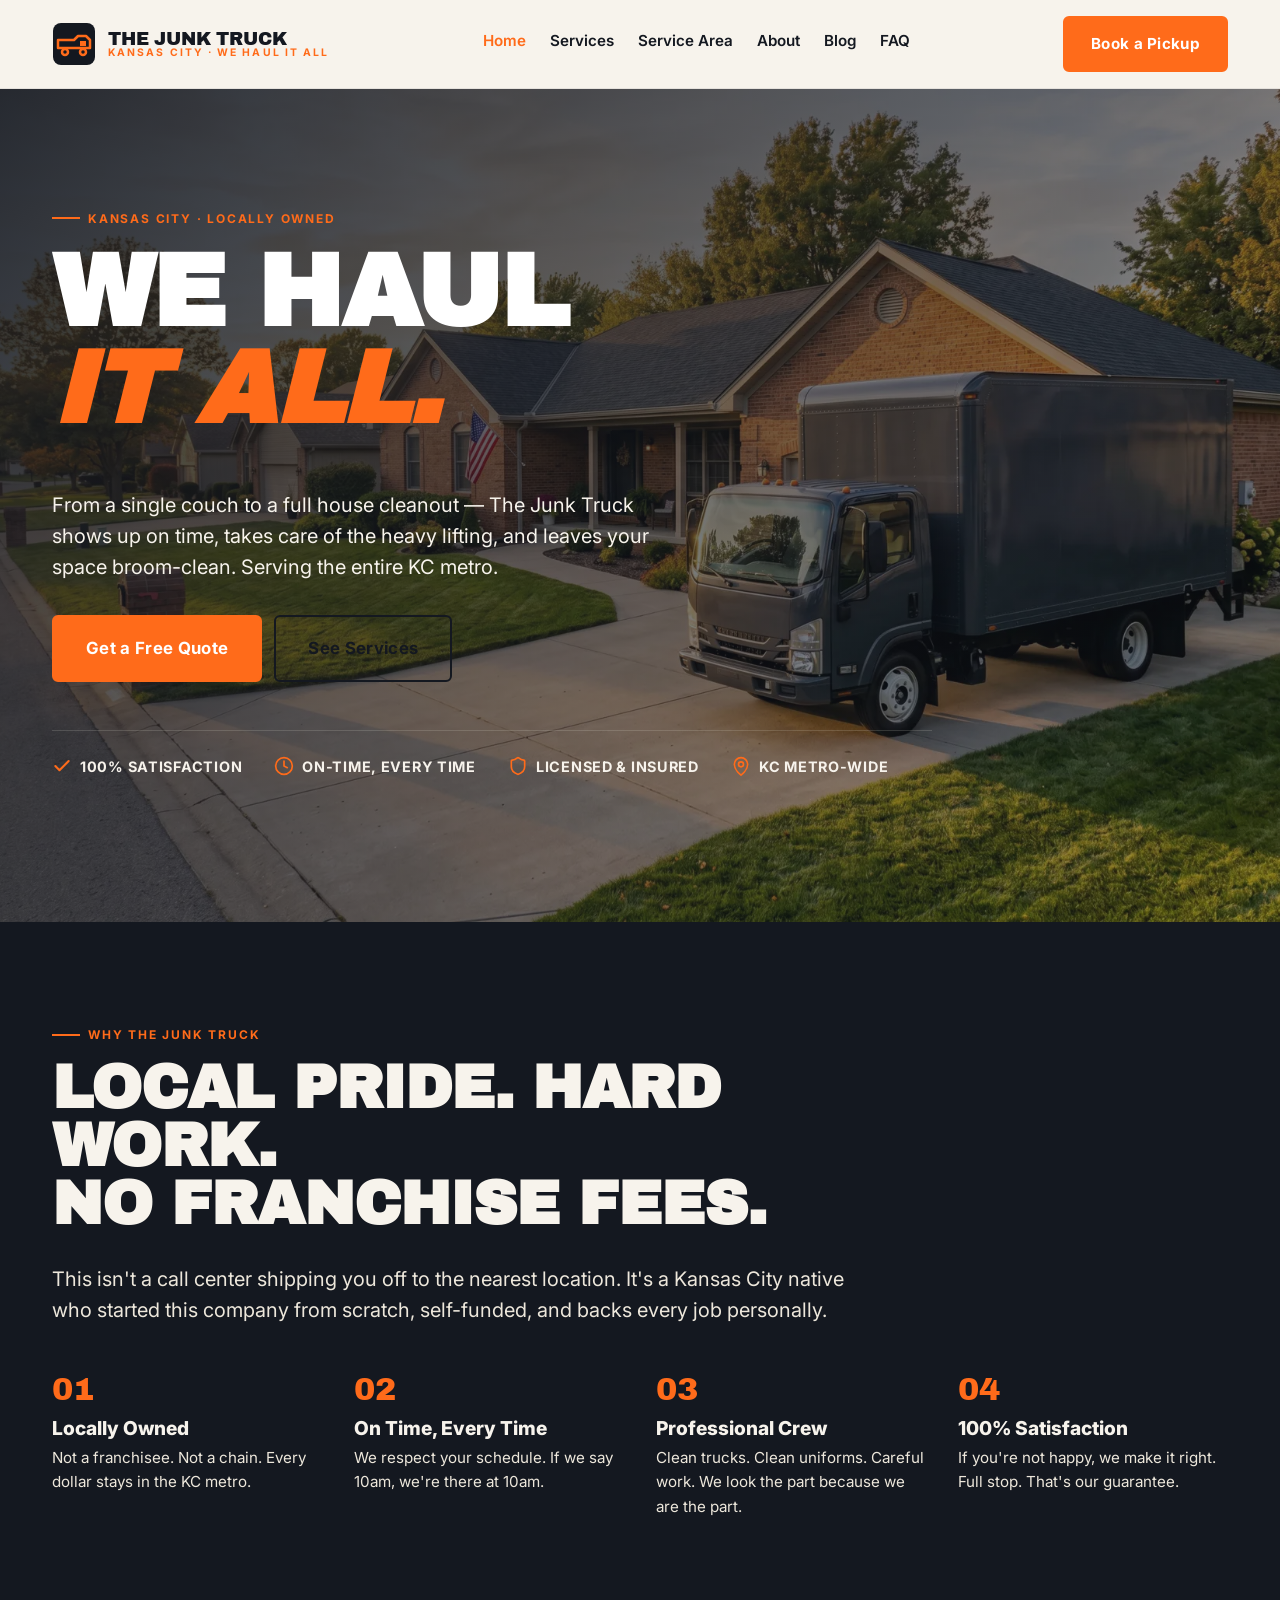
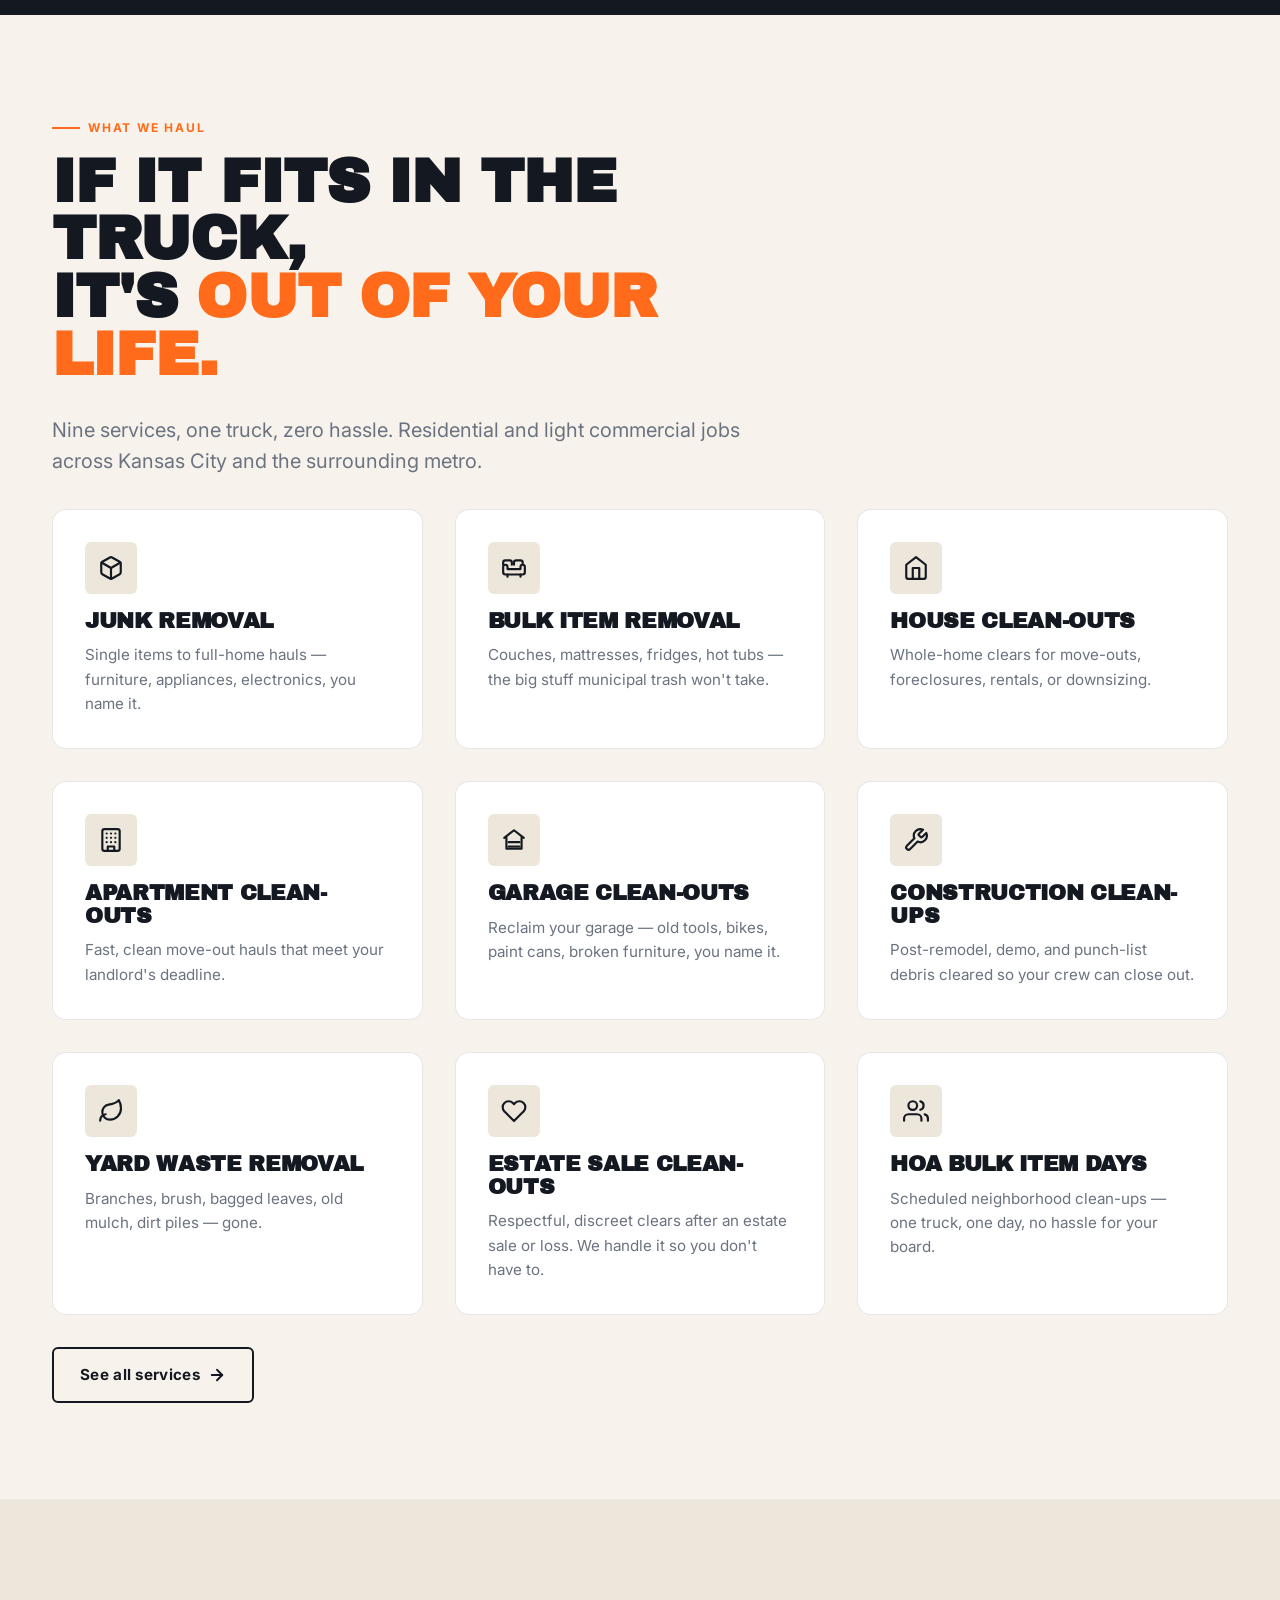
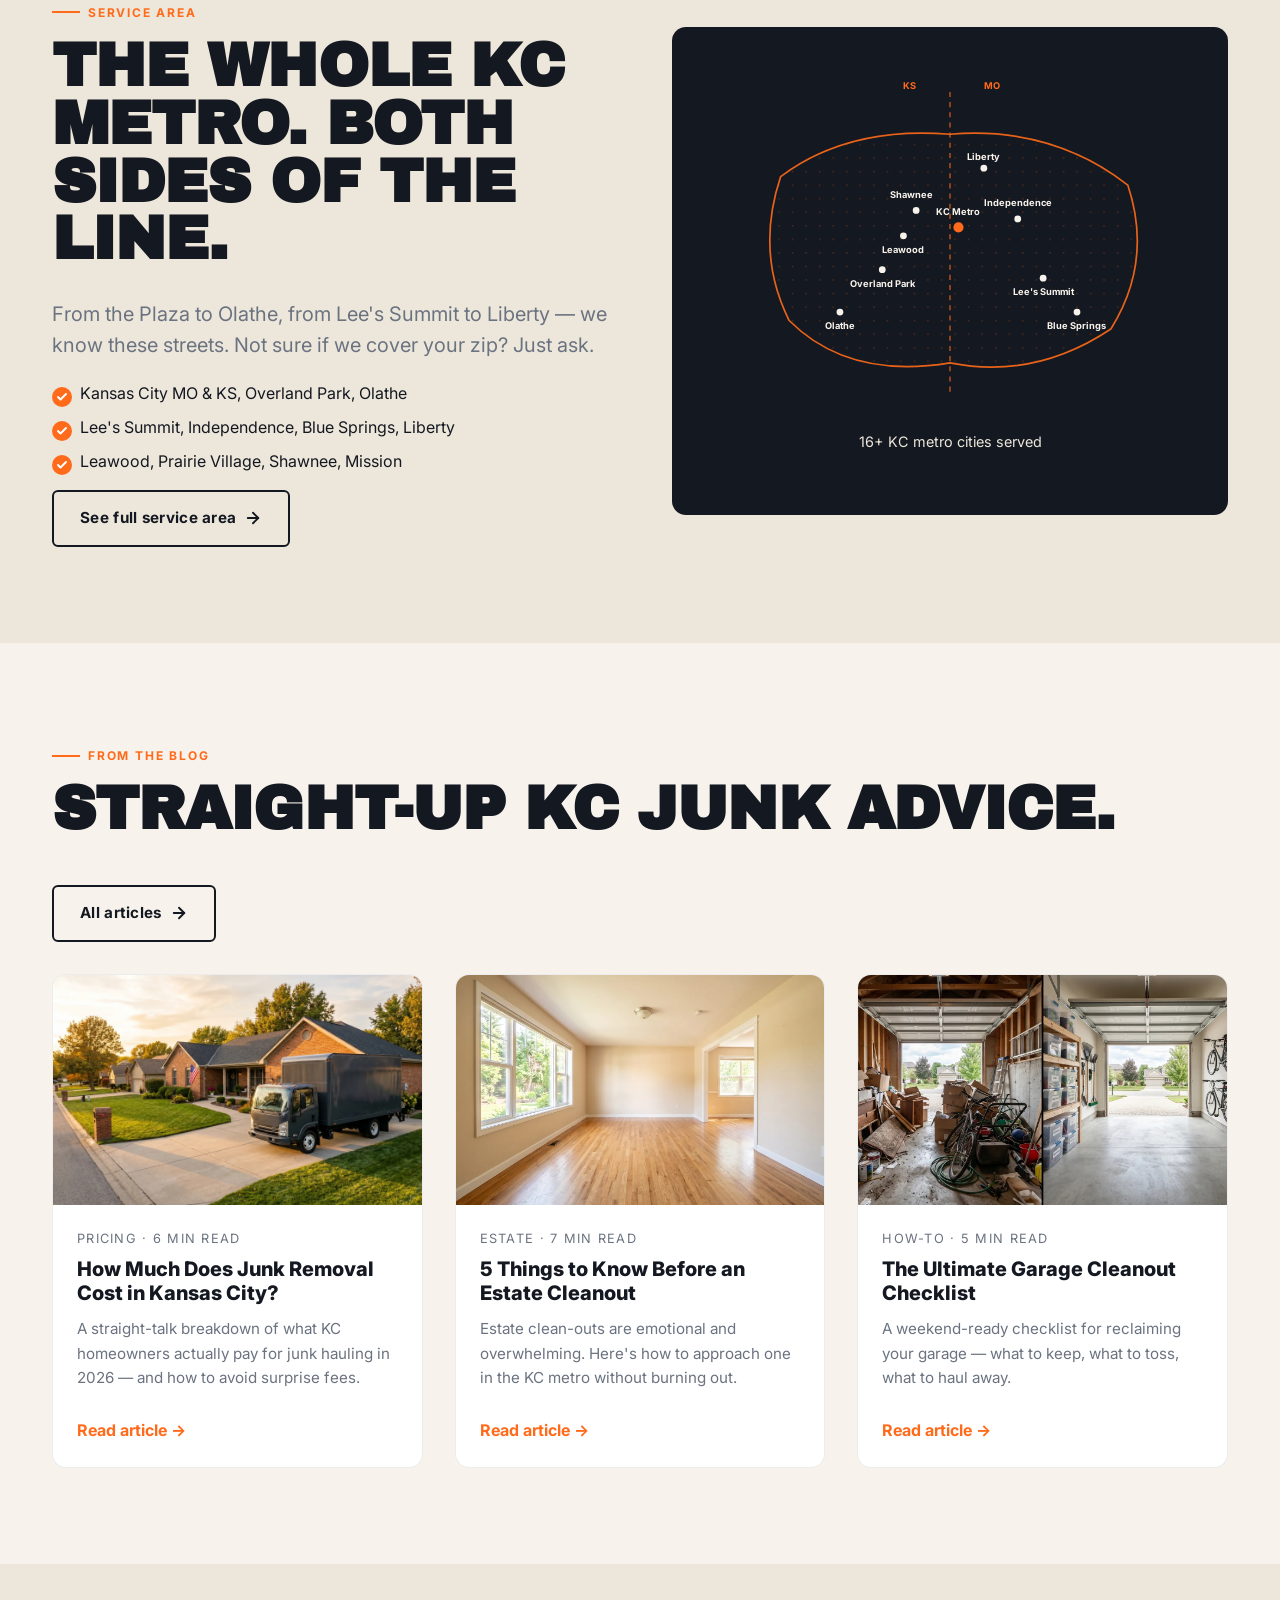
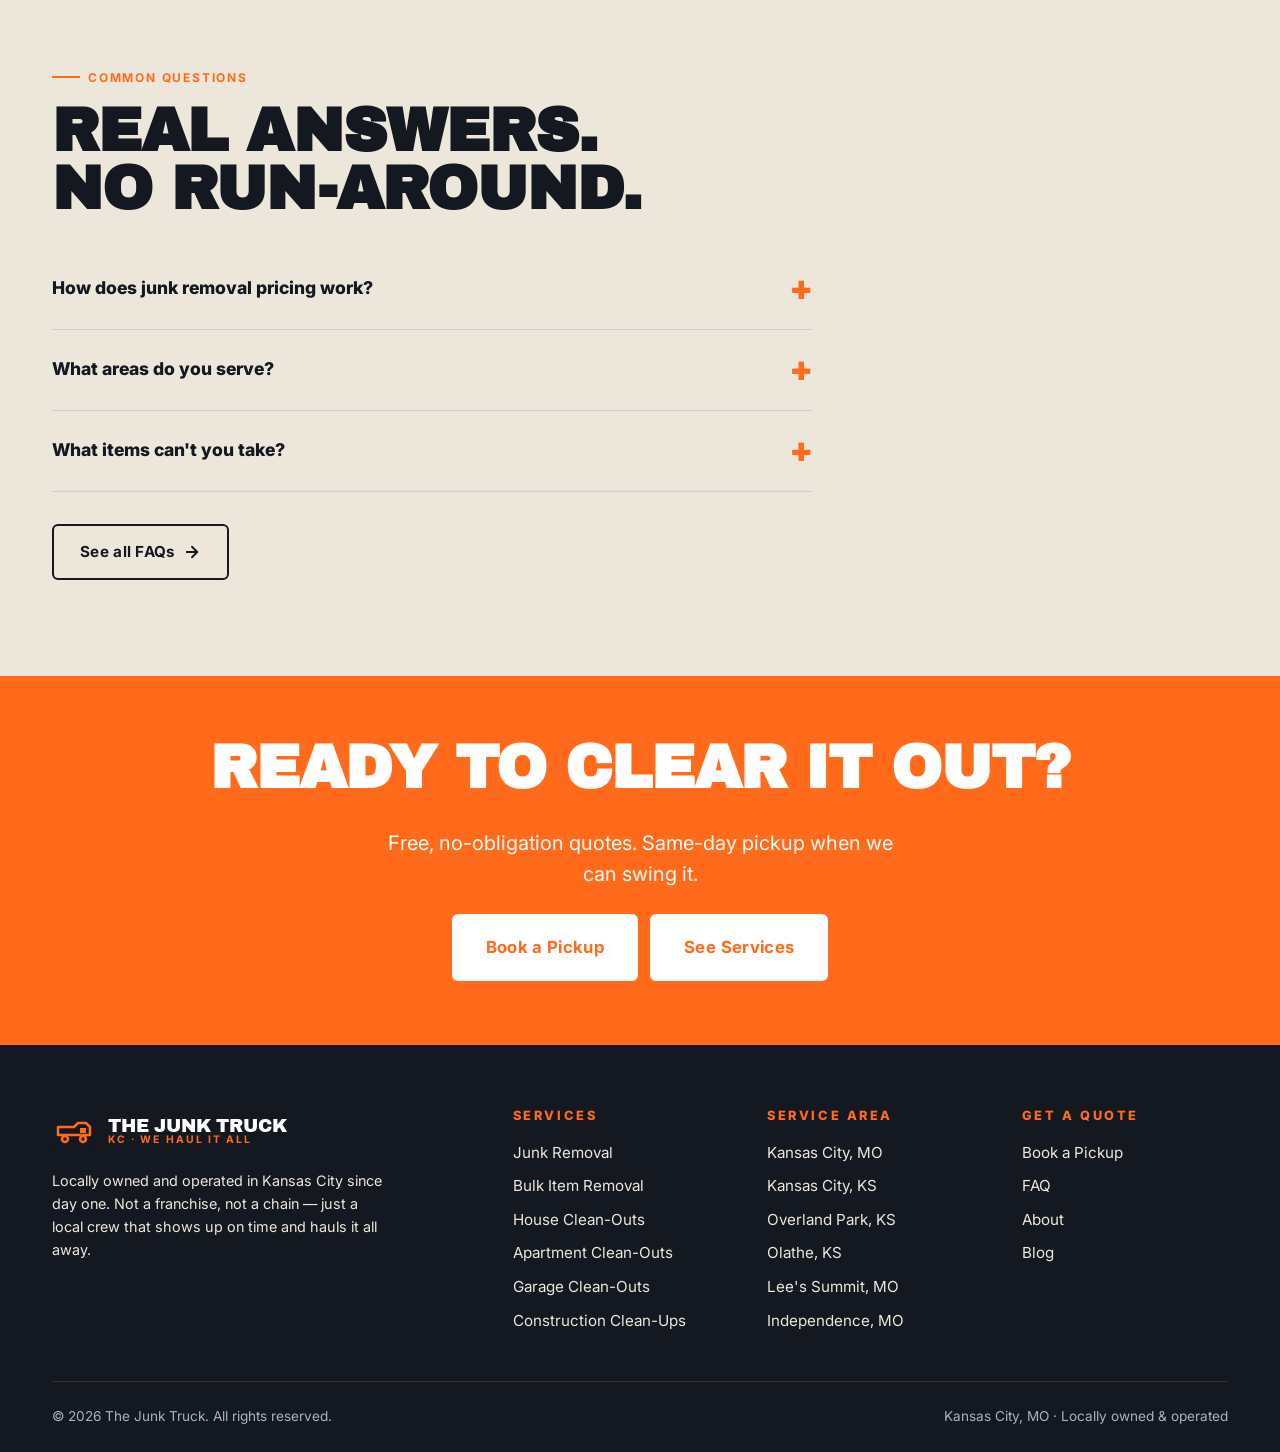
==== index.html @ 3a97ee3a "Initial commit — The Junk Truck KC site (7 pages + blog)" ====
<!DOCTYPE html>
<html lang="en">
<head>
  <meta charset="UTF-8">
  <meta name="viewport" content="width=device-width, initial-scale=1.0">
  <title>Kansas City Junk Removal — We Haul It All | The Junk Truck</title>
  <meta name="description" content="Locally owned junk removal serving Kansas City, Overland Park, Olathe, Lee's Summit and the entire KC metro. We show up on time, haul it all, and back it with a 100% satisfaction guarantee.">
  <link rel="canonical" href="https://kinggavint.github.io/junk-truck-proof/index.html">

  <!-- Open Graph -->
  <meta property="og:title" content="Kansas City Junk Removal — We Haul It All | The Junk Truck">
  <meta property="og:description" content="Locally owned junk removal serving Kansas City, Overland Park, Olathe, Lee's Summit and the entire KC metro. We show up on time, haul it all, and back it with a 100% satisfaction guarantee.">
  <meta property="og:type" content="website">
  <meta property="og:url" content="https://kinggavint.github.io/junk-truck-proof/index.html">
  <meta property="og:image" content="https://kinggavint.github.io/junk-truck-proof/assets/images/hero-truck.webp">
  <meta property="og:locale" content="en_US">

  <!-- Twitter -->
  <meta name="twitter:card" content="summary_large_image">
  <meta name="twitter:title" content="Kansas City Junk Removal — We Haul It All | The Junk Truck">
  <meta name="twitter:description" content="Locally owned junk removal serving Kansas City, Overland Park, Olathe, Lee's Summit and the entire KC metro. We show up on time, haul it all, and back it with a 100% satisfaction guarantee.">

  <!-- Fonts -->
  <link rel="preconnect" href="https://fonts.googleapis.com">
  <link rel="preconnect" href="https://fonts.gstatic.com" crossorigin>
  <link href="https://fonts.googleapis.com/css2?family=Archivo+Black&family=Inter:wght@400;500;600;700;800&family=JetBrains+Mono:wght@400;600&display=swap" rel="stylesheet">

  <!-- Styles -->
  <link rel="stylesheet" href="css/styles.css">

  <!-- Favicon -->
  <link rel="icon" type="image/svg+xml" href="data:image/svg+xml,%3Csvg xmlns='http://www.w3.org/2000/svg' viewBox='0 0 44 44'%3E%3Crect x='1' y='1' width='42' height='42' rx='8' fill='%23141820'/%3E%3Cpath d='M6 26 L6 18 L22 18 L26 14 L34 14 L38 18 L38 26 Z' fill='none' stroke='%23ff6b1a' stroke-width='2.5' stroke-linejoin='round'/%3E%3Ccircle cx='13' cy='30' r='3' fill='none' stroke='%23ff6b1a' stroke-width='2.5'/%3E%3Ccircle cx='31' cy='30' r='3' fill='none' stroke='%23ff6b1a' stroke-width='2.5'/%3E%3Crect x='28' y='19' width='6' height='5' fill='%23ff6b1a'/%3E%3C/svg%3E">
  <meta name="theme-color" content="#141820">

  
<script type="application/ld+json">
{
  "@context": "https://schema.org",
  "@type": "LocalBusiness",
  "@id": "https://kinggavint.github.io/junk-truck-proof#business",
  "name": "The Junk Truck",
  "description": "Locally owned junk removal and hauling company serving the Kansas City metro.",
  "url": "https://kinggavint.github.io/junk-truck-proof",
  "telephone": "",
  "priceRange": "$$",
  "image": "https://kinggavint.github.io/junk-truck-proof/assets/images/hero-truck.webp",
  "address": {
    "@type": "PostalAddress",
    "addressLocality": "Kansas City",
    "addressRegion": "MO",
    "addressCountry": "US"
  },
  "areaServed": [
    {"@type": "City", "name": "Kansas City, MO"},
    {"@type": "City", "name": "Kansas City, KS"},
    {"@type": "City", "name": "Overland Park, KS"},
    {"@type": "City", "name": "Olathe, KS"},
    {"@type": "City", "name": "Lee's Summit, MO"},
    {"@type": "City", "name": "Independence, MO"},
    {"@type": "City", "name": "Shawnee, KS"},
    {"@type": "City", "name": "Blue Springs, MO"},
    {"@type": "City", "name": "Liberty, MO"},
    {"@type": "City", "name": "Leawood, KS"},
    {"@type": "City", "name": "Prairie Village, KS"}
  ],
  "geo": {
    "@type": "GeoCoordinates",
    "latitude": 39.0997,
    "longitude": -94.5786
  },
  "hasOfferCatalog": {
    "@type": "OfferCatalog",
    "name": "Junk Removal Services",
    "itemListElement": [
      {"@type": "Offer", "itemOffered": {"@type": "Service", "name": "Residential Junk Removal"}},
      {"@type": "Offer", "itemOffered": {"@type": "Service", "name": "Bulk Item Removal"}},
      {"@type": "Offer", "itemOffered": {"@type": "Service", "name": "House Clean-Outs"}},
      {"@type": "Offer", "itemOffered": {"@type": "Service", "name": "Estate Sale Clean-Outs"}}
    ]
  }
}
</script>
</head>
<body>
<a href="#main" class="skip-link">Skip to main content</a>
<header class="site-header">
  <div class="container">
    <div class="nav">
      <a href="index.html" class="brand" aria-label="The Junk Truck home">
        <svg viewBox="0 0 44 44" aria-label="The Junk Truck" role="img" xmlns="http://www.w3.org/2000/svg">
  <rect x="1" y="1" width="42" height="42" rx="8" fill="#141820"/>
  <path d="M6 26 L6 18 L22 18 L26 14 L34 14 L38 18 L38 26 Z" fill="none" stroke="#ff6b1a" stroke-width="2.5" stroke-linejoin="round"/>
  <circle cx="13" cy="30" r="3" fill="none" stroke="#ff6b1a" stroke-width="2.5"/>
  <circle cx="31" cy="30" r="3" fill="none" stroke="#ff6b1a" stroke-width="2.5"/>
  <rect x="28" y="19" width="6" height="5" fill="#ff6b1a"/>
</svg>
        <span class="brand-text">The Junk Truck<small>Kansas City · We Haul It All</small></span>
      </a>
      <nav aria-label="Primary">
        <ul class="nav-links">
          <li><a href="index.html" class="active">Home</a></li>
<li><a href="services.html" class="">Services</a></li>
<li><a href="locations.html" class="">Service Area</a></li>
<li><a href="about.html" class="">About</a></li>
<li><a href="blog.html" class="">Blog</a></li>
<li><a href="faq.html" class="">FAQ</a></li>

        </ul>
      </nav>
      <div class="nav-cta">
        <a href="book.html" class="btn btn-primary">Book a Pickup</a>
      </div>
      <button class="nav-toggle" aria-expanded="false" aria-controls="mobile-menu" aria-label="Toggle menu">
        <span></span><span></span><span></span>
      </button>
    </div>
  </div>
  <div id="mobile-menu" class="mobile-menu" role="navigation" aria-label="Mobile">
    <ul>
      <li><a href="index.html">Home</a></li>
<li><a href="services.html">Services</a></li>
<li><a href="locations.html">Service Area</a></li>
<li><a href="about.html">About</a></li>
<li><a href="blog.html">Blog</a></li>
<li><a href="faq.html">FAQ</a></li>

      <li><a href="book.html" class="btn btn-primary">Book a Pickup</a></li>
    </ul>
  </div>
</header>

<main id="main">

<!-- HERO -->
<section class="hero" aria-labelledby="hero-heading">
  <div class="container">
    <div class="hero-inner">
      <span class="eyebrow">Kansas City · Locally Owned</span>
      <h1 id="hero-heading">We Haul<br><span class="accent-word">It All.</span></h1>
      <p class="lead">From a single couch to a full house cleanout — The Junk Truck shows up on time, takes care of the heavy lifting, and leaves your space broom-clean. Serving the entire KC metro.</p>
      <div class="btn-group">
        <a href="book.html" class="btn btn-primary btn-lg">Get a Free Quote</a>
        <a href="services.html" class="btn btn-outline btn-lg">See Services</a>
      </div>
      <div class="hero-meta">
        <span class="item"><svg viewBox="0 0 24 24" fill="none" stroke="currentColor" stroke-width="2.5" stroke-linecap="round" stroke-linejoin="round"><polyline points="20 6 9 17 4 12"/></svg> 100% Satisfaction</span>
        <span class="item"><svg viewBox="0 0 24 24" fill="none" stroke="currentColor" stroke-width="2" stroke-linecap="round" stroke-linejoin="round"><circle cx="12" cy="12" r="10"/><polyline points="12 6 12 12 16 14"/></svg> On-Time, Every Time</span>
        <span class="item"><svg viewBox="0 0 24 24" fill="none" stroke="currentColor" stroke-width="2" stroke-linecap="round" stroke-linejoin="round"><path d="M20 13c0 5-3.5 7.5-7.66 8.95a1 1 0 0 1-.67 0C7.5 20.5 4 18 4 13V6a1 1 0 0 1 1-1c2 0 4.5-1.2 6.24-2.72a1.17 1.17 0 0 1 1.52 0C14.51 3.81 17 5 19 5a1 1 0 0 1 1 1Z"/></svg> Licensed &amp; Insured</span>
        <span class="item"><svg viewBox="0 0 24 24" fill="none" stroke="currentColor" stroke-width="2" stroke-linecap="round" stroke-linejoin="round"><path d="M20 10c0 7-8 13-8 13s-8-6-8-13a8 8 0 0 1 16 0Z"/><circle cx="12" cy="10" r="3"/></svg> KC Metro-Wide</span>
      </div>
    </div>
  </div>
</section>

<!-- WHY US -->
<section class="section section-dark" aria-labelledby="why-heading">
  <div class="container">
    <span class="eyebrow">Why The Junk Truck</span>
    <h2 id="why-heading" style="max-width: 18ch;">Local pride. Hard work.<br>No franchise fees.</h2>
    <p class="lead max-measure" style="color: var(--bone);">This isn't a call center shipping you off to the nearest location. It's a Kansas City native who started this company from scratch, self-funded, and backs every job personally.</p>
    <div class="feature-row" style="margin-top: var(--s-7);">
      <div class="feature">
        <span class="num">01</span>
        <h3>Locally Owned</h3>
        <p>Not a franchisee. Not a chain. Every dollar stays in the KC metro.</p>
      </div>
      <div class="feature">
        <span class="num">02</span>
        <h3>On Time, Every Time</h3>
        <p>We respect your schedule. If we say 10am, we're there at 10am.</p>
      </div>
      <div class="feature">
        <span class="num">03</span>
        <h3>Professional Crew</h3>
        <p>Clean trucks. Clean uniforms. Careful work. We look the part because we are the part.</p>
      </div>
      <div class="feature">
        <span class="num">04</span>
        <h3>100% Satisfaction</h3>
        <p>If you're not happy, we make it right. Full stop. That's our guarantee.</p>
      </div>
    </div>
  </div>
</section>

<!-- SERVICES -->
<section class="section" aria-labelledby="services-heading">
  <div class="container">
    <div style="max-width: 720px; margin-bottom: var(--s-6);">
      <span class="eyebrow">What We Haul</span>
      <h2 id="services-heading">If it fits in the truck,<br>it's <span class="accent">out of your life.</span></h2>
      <p class="lead text-muted">Nine services, one truck, zero hassle. Residential and light commercial jobs across Kansas City and the surrounding metro.</p>
    </div>
    <div class="grid grid-3">
      <a href="services.html#junk-removal" class="service-card">
          <span class="service-icon"><svg viewBox="0 0 24 24" fill="none" stroke="currentColor" stroke-width="2" stroke-linecap="round" stroke-linejoin="round"><path d="M21 8a2 2 0 0 0-1-1.73l-7-4a2 2 0 0 0-2 0l-7 4A2 2 0 0 0 3 8v8a2 2 0 0 0 1 1.73l7 4a2 2 0 0 0 2 0l7-4A2 2 0 0 0 21 16Z"/><polyline points="3.27 6.96 12 12.01 20.73 6.96"/><line x1="12" y1="22.08" x2="12" y2="12"/></svg></span>
          <span class="arrow"><svg viewBox="0 0 24 24" fill="none" stroke="currentColor" stroke-width="2.5" stroke-linecap="round" stroke-linejoin="round"><line x1="5" y1="12" x2="19" y2="12"/><polyline points="12 5 19 12 12 19"/></svg></span>
          <h3>Junk Removal</h3>
          <p>Single items to full-home hauls — furniture, appliances, electronics, you name it.</p>
        </a>
<a href="services.html#bulk-item-removal" class="service-card">
          <span class="service-icon"><svg viewBox="0 0 24 24" fill="none" stroke="currentColor" stroke-width="2" stroke-linecap="round" stroke-linejoin="round"><path d="M20 9V7a2 2 0 0 0-2-2h-4a2 2 0 0 0-2 2v2"/><path d="M10 9V7a2 2 0 0 0-2-2H4a2 2 0 0 0-2 2v2"/><path d="M2 11v5a2 2 0 0 0 2 2h16a2 2 0 0 0 2-2v-5a2 2 0 0 0-4 0v2H6v-2a2 2 0 0 0-4 0Z"/><line x1="6" y1="18" x2="6" y2="20"/><line x1="18" y1="18" x2="18" y2="20"/></svg></span>
          <span class="arrow"><svg viewBox="0 0 24 24" fill="none" stroke="currentColor" stroke-width="2.5" stroke-linecap="round" stroke-linejoin="round"><line x1="5" y1="12" x2="19" y2="12"/><polyline points="12 5 19 12 12 19"/></svg></span>
          <h3>Bulk Item Removal</h3>
          <p>Couches, mattresses, fridges, hot tubs — the big stuff municipal trash won't take.</p>
        </a>
<a href="services.html#house-clean-outs" class="service-card">
          <span class="service-icon"><svg viewBox="0 0 24 24" fill="none" stroke="currentColor" stroke-width="2" stroke-linecap="round" stroke-linejoin="round"><path d="m3 9 9-7 9 7v11a2 2 0 0 1-2 2H5a2 2 0 0 1-2-2Z"/><polyline points="9 22 9 12 15 12 15 22"/></svg></span>
          <span class="arrow"><svg viewBox="0 0 24 24" fill="none" stroke="currentColor" stroke-width="2.5" stroke-linecap="round" stroke-linejoin="round"><line x1="5" y1="12" x2="19" y2="12"/><polyline points="12 5 19 12 12 19"/></svg></span>
          <h3>House Clean-Outs</h3>
          <p>Whole-home clears for move-outs, foreclosures, rentals, or downsizing.</p>
        </a>
<a href="services.html#apartment-clean-outs" class="service-card">
          <span class="service-icon"><svg viewBox="0 0 24 24" fill="none" stroke="currentColor" stroke-width="2" stroke-linecap="round" stroke-linejoin="round"><rect x="4" y="2" width="16" height="20" rx="2"/><path d="M9 22v-4h6v4"/><path d="M8 6h.01"/><path d="M16 6h.01"/><path d="M12 6h.01"/><path d="M8 10h.01"/><path d="M16 10h.01"/><path d="M12 10h.01"/><path d="M8 14h.01"/><path d="M16 14h.01"/><path d="M12 14h.01"/></svg></span>
          <span class="arrow"><svg viewBox="0 0 24 24" fill="none" stroke="currentColor" stroke-width="2.5" stroke-linecap="round" stroke-linejoin="round"><line x1="5" y1="12" x2="19" y2="12"/><polyline points="12 5 19 12 12 19"/></svg></span>
          <h3>Apartment Clean-Outs</h3>
          <p>Fast, clean move-out hauls that meet your landlord's deadline.</p>
        </a>
<a href="services.html#garage-clean-outs" class="service-card">
          <span class="service-icon"><svg viewBox="0 0 24 24" fill="none" stroke="currentColor" stroke-width="2" stroke-linecap="round" stroke-linejoin="round"><path d="M3 10 12 3l9 7"/><path d="M5 10v10h14V10"/><path d="M7 14h10"/><path d="M7 18h10"/></svg></span>
          <span class="arrow"><svg viewBox="0 0 24 24" fill="none" stroke="currentColor" stroke-width="2.5" stroke-linecap="round" stroke-linejoin="round"><line x1="5" y1="12" x2="19" y2="12"/><polyline points="12 5 19 12 12 19"/></svg></span>
          <h3>Garage Clean-Outs</h3>
          <p>Reclaim your garage — old tools, bikes, paint cans, broken furniture, you name it.</p>
        </a>
<a href="services.html#construction-clean-ups" class="service-card">
          <span class="service-icon"><svg viewBox="0 0 24 24" fill="none" stroke="currentColor" stroke-width="2" stroke-linecap="round" stroke-linejoin="round"><path d="M14.7 6.3a1 1 0 0 0 0 1.4l1.6 1.6a1 1 0 0 0 1.4 0l3.77-3.77a6 6 0 0 1-7.94 7.94l-6.91 6.91a2.12 2.12 0 0 1-3-3l6.91-6.91a6 6 0 0 1 7.94-7.94l-3.76 3.76Z"/></svg></span>
          <span class="arrow"><svg viewBox="0 0 24 24" fill="none" stroke="currentColor" stroke-width="2.5" stroke-linecap="round" stroke-linejoin="round"><line x1="5" y1="12" x2="19" y2="12"/><polyline points="12 5 19 12 12 19"/></svg></span>
          <h3>Construction Clean-Ups</h3>
          <p>Post-remodel, demo, and punch-list debris cleared so your crew can close out.</p>
        </a>
<a href="services.html#yard-waste-removal" class="service-card">
          <span class="service-icon"><svg viewBox="0 0 24 24" fill="none" stroke="currentColor" stroke-width="2" stroke-linecap="round" stroke-linejoin="round"><path d="M11 20A7 7 0 0 1 9.8 6.1C15.5 5 17 4.48 19.2 2c1 1.5 2 5 2 8 0 5.5-4.78 10-10 10Z"/><path d="M2 21c0-3 1.85-5.36 5.08-6"/></svg></span>
          <span class="arrow"><svg viewBox="0 0 24 24" fill="none" stroke="currentColor" stroke-width="2.5" stroke-linecap="round" stroke-linejoin="round"><line x1="5" y1="12" x2="19" y2="12"/><polyline points="12 5 19 12 12 19"/></svg></span>
          <h3>Yard Waste Removal</h3>
          <p>Branches, brush, bagged leaves, old mulch, dirt piles — gone.</p>
        </a>
<a href="services.html#estate-sale-clean-outs" class="service-card">
          <span class="service-icon"><svg viewBox="0 0 24 24" fill="none" stroke="currentColor" stroke-width="2" stroke-linecap="round" stroke-linejoin="round"><path d="M20.84 4.61a5.5 5.5 0 0 0-7.78 0L12 5.67l-1.06-1.06a5.5 5.5 0 0 0-7.78 7.78l1.06 1.06L12 21.23l7.78-7.78 1.06-1.06a5.5 5.5 0 0 0 0-7.78Z"/></svg></span>
          <span class="arrow"><svg viewBox="0 0 24 24" fill="none" stroke="currentColor" stroke-width="2.5" stroke-linecap="round" stroke-linejoin="round"><line x1="5" y1="12" x2="19" y2="12"/><polyline points="12 5 19 12 12 19"/></svg></span>
          <h3>Estate Sale Clean-Outs</h3>
          <p>Respectful, discreet clears after an estate sale or loss. We handle it so you don't have to.</p>
        </a>
<a href="services.html#hoa-bulk-item-days" class="service-card">
          <span class="service-icon"><svg viewBox="0 0 24 24" fill="none" stroke="currentColor" stroke-width="2" stroke-linecap="round" stroke-linejoin="round"><path d="M17 21v-2a4 4 0 0 0-4-4H5a4 4 0 0 0-4 4v2"/><circle cx="9" cy="7" r="4"/><path d="M23 21v-2a4 4 0 0 0-3-3.87"/><path d="M16 3.13a4 4 0 0 1 0 7.75"/></svg></span>
          <span class="arrow"><svg viewBox="0 0 24 24" fill="none" stroke="currentColor" stroke-width="2.5" stroke-linecap="round" stroke-linejoin="round"><line x1="5" y1="12" x2="19" y2="12"/><polyline points="12 5 19 12 12 19"/></svg></span>
          <h3>HOA Bulk Item Days</h3>
          <p>Scheduled neighborhood clean-ups — one truck, one day, no hassle for your board.</p>
        </a>

    </div>
    <div style="margin-top: var(--s-6);">
      <a href="services.html" class="btn btn-outline">See all services <svg viewBox="0 0 24 24" fill="none" stroke="currentColor" stroke-width="2.5" stroke-linecap="round" stroke-linejoin="round"><line x1="5" y1="12" x2="19" y2="12"/><polyline points="12 5 19 12 12 19"/></svg></a>
    </div>
  </div>
</section>

<!-- SERVICE AREA TEASER -->
<section class="section" style="background: var(--bone);" aria-labelledby="area-heading">
  <div class="container">
    <div class="split">
      <div>
        <span class="eyebrow">Service Area</span>
        <h2 id="area-heading">The whole KC metro. Both sides of the line.</h2>
        <p class="lead text-muted">From the Plaza to Olathe, from Lee's Summit to Liberty — we know these streets. Not sure if we cover your zip? Just ask.</p>
        <ul class="check-list" style="list-style:none; padding:0;">
          <li style="padding-left: 28px; position: relative; margin-bottom: var(--s-2);">Kansas City MO &amp; KS, Overland Park, Olathe</li>
          <li style="padding-left: 28px; position: relative; margin-bottom: var(--s-2);">Lee's Summit, Independence, Blue Springs, Liberty</li>
          <li style="padding-left: 28px; position: relative; margin-bottom: var(--s-2);">Leawood, Prairie Village, Shawnee, Mission</li>
        </ul>
        <a href="locations.html" class="btn btn-outline">See full service area <svg viewBox="0 0 24 24" fill="none" stroke="currentColor" stroke-width="2.5" stroke-linecap="round" stroke-linejoin="round"><line x1="5" y1="12" x2="19" y2="12"/><polyline points="12 5 19 12 12 19"/></svg></a>
      </div>
      <div class="service-area-map">
        <svg viewBox="0 0 600 400" aria-label="Kansas City metro service area" role="img" xmlns="http://www.w3.org/2000/svg" style="max-width:520px;">
  <defs>
    <pattern id="dots" patternUnits="userSpaceOnUse" width="16" height="16">
      <circle cx="2" cy="2" r="1" fill="#ff6b1a" opacity="0.3"/>
    </pattern>
  </defs>
  <!-- State line -->
  <line x1="300" y1="20" x2="300" y2="380" stroke="#ff6b1a" stroke-width="2" stroke-dasharray="6 6" opacity="0.6"/>
  <text x="260" y="16" font-family="Inter, sans-serif" font-size="11" fill="#ff6b1a" font-weight="700" text-anchor="end">KS</text>
  <text x="340" y="16" font-family="Inter, sans-serif" font-size="11" fill="#ff6b1a" font-weight="700">MO</text>
  <!-- Service area blob -->
  <path d="M 100 120 Q 180 60 300 70 Q 420 60 510 130 Q 540 220 490 300 Q 400 360 300 340 Q 180 360 110 290 Q 70 210 100 120 Z"
        fill="url(#dots)" stroke="#ff6b1a" stroke-width="2" opacity="0.9"/>
  <!-- City labels -->
  <g font-family="Inter, sans-serif" font-size="11" font-weight="700" fill="#f7f3ec" text-anchor="middle">
    <circle cx="310" cy="180" r="6" fill="#ff6b1a"/>
    <text x="310" y="165">KC Metro</text>

    <circle cx="220" cy="230" r="4" fill="#f7f3ec"/>
    <text x="220" y="250">Overland Park</text>

    <circle cx="170" cy="280" r="4" fill="#f7f3ec"/>
    <text x="170" y="300">Olathe</text>

    <circle cx="410" cy="240" r="4" fill="#f7f3ec"/>
    <text x="410" y="260">Lee's Summit</text>

    <circle cx="380" cy="170" r="4" fill="#f7f3ec"/>
    <text x="380" y="155">Independence</text>

    <circle cx="260" cy="160" r="4" fill="#f7f3ec"/>
    <text x="255" y="145">Shawnee</text>

    <circle cx="340" cy="110" r="4" fill="#f7f3ec"/>
    <text x="340" y="100">Liberty</text>

    <circle cx="245" cy="190" r="4" fill="#f7f3ec"/>
    <text x="245" y="210">Leawood</text>

    <circle cx="450" cy="280" r="4" fill="#f7f3ec"/>
    <text x="450" y="300">Blue Springs</text>
  </g>
</svg>
        <p style="margin-top: var(--s-4); color: var(--bone); font-size: 0.9rem;">16+ KC metro cities served</p>
      </div>
    </div>
  </div>
</section>

<!-- BLOG TEASER -->
<section class="section" aria-labelledby="blog-teaser-heading">
  <div class="container">
    <div style="display:flex; justify-content:space-between; align-items:end; flex-wrap:wrap; gap: var(--s-4); margin-bottom: var(--s-6);">
      <div>
        <span class="eyebrow">From the blog</span>
        <h2 id="blog-teaser-heading">Straight-up KC junk advice.</h2>
      </div>
      <a href="blog.html" class="btn btn-outline">All articles <svg viewBox="0 0 24 24" fill="none" stroke="currentColor" stroke-width="2.5" stroke-linecap="round" stroke-linejoin="round"><line x1="5" y1="12" x2="19" y2="12"/><polyline points="12 5 19 12 12 19"/></svg></a>
    </div>
    <div class="blog-grid">
      <a href="blog/junk-removal-cost-kansas-city.html" class="post-card">
          <div class="thumb"><img src="assets/images/hero-truck.webp" alt="" loading="lazy"></div>
          <div class="body">
            <div class="meta">Pricing · 6 min read</div>
            <h3>How Much Does Junk Removal Cost in Kansas City?</h3>
            <p>A straight-talk breakdown of what KC homeowners actually pay for junk hauling in 2026 — and how to avoid surprise fees.</p>
            <span class="read-more">Read article →</span>
          </div>
        </a>
<a href="blog/estate-cleanout-checklist.html" class="post-card">
          <div class="thumb"><img src="assets/images/clean-interior.webp" alt="" loading="lazy"></div>
          <div class="body">
            <div class="meta">Estate · 7 min read</div>
            <h3>5 Things to Know Before an Estate Cleanout</h3>
            <p>Estate clean-outs are emotional and overwhelming. Here's how to approach one in the KC metro without burning out.</p>
            <span class="read-more">Read article →</span>
          </div>
        </a>
<a href="blog/garage-cleanout-checklist.html" class="post-card">
          <div class="thumb"><img src="assets/images/garage-cleanout.webp" alt="" loading="lazy"></div>
          <div class="body">
            <div class="meta">How-to · 5 min read</div>
            <h3>The Ultimate Garage Cleanout Checklist</h3>
            <p>A weekend-ready checklist for reclaiming your garage — what to keep, what to toss, what to haul away.</p>
            <span class="read-more">Read article →</span>
          </div>
        </a>

    </div>
  </div>
</section>

<!-- FAQ TEASER -->
<section class="section" style="background: var(--bone);" aria-labelledby="faq-teaser-heading">
  <div class="container">
    <div style="max-width: 760px;">
      <span class="eyebrow">Common Questions</span>
      <h2 id="faq-teaser-heading">Real answers.<br>No run-around.</h2>
      <div class="accordion">
        <details>
          <summary>How does junk removal pricing work?</summary>
          <p>We price by volume — how much space your stuff takes up in the truck. We'll take a look, give you a firm quote before we start, and that's the price. No hidden fees, no surprises. Single-item pickups (like a mattress or a couch) have a flat rate. Bigger jobs are priced by quarter, half, and full truck loads.</p>
        </details>
<details>
          <summary>What areas do you serve?</summary>
          <p>The entire Kansas City metro — both sides of the state line. That includes Kansas City MO and KS, Overland Park, Olathe, Lee's Summit, Independence, Shawnee, Blue Springs, Liberty, Leawood, Prairie Village, and every suburb in between. If you're not sure, just ask.</p>
        </details>
<details>
          <summary>What items can't you take?</summary>
          <p>A few things local regulations don't let us haul: hazardous waste, wet paint (dry it out first and we'll grab it), automotive fluids, medical waste, and asbestos. Pretty much everything else is fair game.</p>
        </details>

      </div>
      <a href="faq.html" class="btn btn-outline" style="margin-top: var(--s-6);">See all FAQs <svg viewBox="0 0 24 24" fill="none" stroke="currentColor" stroke-width="2.5" stroke-linecap="round" stroke-linejoin="round"><line x1="5" y1="12" x2="19" y2="12"/><polyline points="12 5 19 12 12 19"/></svg></a>
    </div>
  </div>
</section>

<!-- FINAL CTA -->
<section class="cta-band">
  <div class="container">
    <h2>Ready to clear it out?</h2>
    <p class="lead" style="color: #fff; margin: 0 auto var(--s-5); max-width: 540px;">Free, no-obligation quotes. Same-day pickup when we can swing it.</p>
    <div class="btn-group" style="justify-content: center;">
      <a href="book.html" class="btn btn-lg">Book a Pickup</a>
      <a href="services.html" class="btn btn-outline btn-lg">See Services</a>
    </div>
  </div>
</section>

</main>
<footer class="site-footer">
  <div class="container">
    <div class="footer-grid">
      <div class="footer-brand">
        <div class="brand">
          <svg viewBox="0 0 44 44" aria-label="The Junk Truck" role="img" xmlns="http://www.w3.org/2000/svg">
  <rect x="1" y="1" width="42" height="42" rx="8" fill="#141820"/>
  <path d="M6 26 L6 18 L22 18 L26 14 L34 14 L38 18 L38 26 Z" fill="none" stroke="#ff6b1a" stroke-width="2.5" stroke-linejoin="round"/>
  <circle cx="13" cy="30" r="3" fill="none" stroke="#ff6b1a" stroke-width="2.5"/>
  <circle cx="31" cy="30" r="3" fill="none" stroke="#ff6b1a" stroke-width="2.5"/>
  <rect x="28" y="19" width="6" height="5" fill="#ff6b1a"/>
</svg>
          <span class="brand-text">The Junk Truck<small>KC · We Haul It All</small></span>
        </div>
        <p>Locally owned and operated in Kansas City since day one. Not a franchise, not a chain — just a local crew that shows up on time and hauls it all away.</p>
      </div>
      <div>
        <h4>Services</h4>
        <ul><li><a href="services.html#junk-removal">Junk Removal</a></li>
<li><a href="services.html#bulk-item-removal">Bulk Item Removal</a></li>
<li><a href="services.html#house-clean-outs">House Clean-Outs</a></li>
<li><a href="services.html#apartment-clean-outs">Apartment Clean-Outs</a></li>
<li><a href="services.html#garage-clean-outs">Garage Clean-Outs</a></li>
<li><a href="services.html#construction-clean-ups">Construction Clean-Ups</a></li>
</ul>
      </div>
      <div>
        <h4>Service Area</h4>
        <ul><li><a href="locations.html">Kansas City, MO</a></li>
<li><a href="locations.html">Kansas City, KS</a></li>
<li><a href="locations.html">Overland Park, KS</a></li>
<li><a href="locations.html">Olathe, KS</a></li>
<li><a href="locations.html">Lee's Summit, MO</a></li>
<li><a href="locations.html">Independence, MO</a></li>
</ul>
      </div>
      <div>
        <h4>Get a Quote</h4>
        <ul>
          <li><a href="book.html">Book a Pickup</a></li>
          <li><a href="faq.html">FAQ</a></li>
          <li><a href="about.html">About</a></li>
          <li><a href="blog.html">Blog</a></li>
        </ul>
      </div>
    </div>
    <div class="copyright">
      <div>© 2026 The Junk Truck. All rights reserved.</div>
      <div>Kansas City, MO · Locally owned &amp; operated</div>
    </div>
  </div>
</footer>
<script src="js/main.js" defer></script>
</body></html>
---- css/styles.css ----
/* ============================================================
   THE JUNK TRUCK — Kansas City, MO
   Design System
   Palette: Deep Charcoal + Safety Orange + Off-white
============================================================ */

:root {
  /* Colors */
  --ink: #141820;            /* near-black charcoal */
  --ink-2: #1e242e;
  --navy: #0f1f3d;
  --cream: #f7f3ec;          /* off-white paper */
  --bone: #ede7db;
  --rule: #2a3140;
  --orange: #ff6b1a;         /* safety-orange accent */
  --orange-2: #ff8a3d;
  --orange-deep: #d14d08;
  --yellow: #ffc53a;         /* high-vis accent */
  --green: #0f7a4b;
  --muted: #6b7380;
  --muted-light: #aab2bf;

  /* Type */
  --sans: "Inter", -apple-system, BlinkMacSystemFont, "Segoe UI", Roboto, sans-serif;
  --display: "Archivo Black", "Anton", "Arial Black", system-ui, sans-serif;
  --mono: "JetBrains Mono", ui-monospace, monospace;

  /* Sizes — fluid type */
  --h1: clamp(2.5rem, 5.5vw + 1rem, 6.25rem);
  --h2: clamp(2rem, 3.5vw + 1rem, 4rem);
  --h3: clamp(1.35rem, 1.6vw + 1rem, 2rem);
  --h4: clamp(1.1rem, 0.7vw + 0.9rem, 1.3rem);
  --lead: clamp(1.05rem, 0.5vw + 0.9rem, 1.25rem);
  --body: 1rem;
  --small: 0.875rem;

  /* Space scale */
  --s-1: 0.25rem;
  --s-2: 0.5rem;
  --s-3: 0.75rem;
  --s-4: 1rem;
  --s-5: 1.5rem;
  --s-6: 2rem;
  --s-7: 3rem;
  --s-8: 4rem;
  --s-9: 6rem;
  --s-10: 8rem;

  /* Layout */
  --content-max: 1240px;
  --radius: 6px;
  --radius-lg: 14px;
  --shadow-sm: 0 1px 2px rgba(20, 24, 32, 0.06), 0 1px 3px rgba(20, 24, 32, 0.08);
  --shadow: 0 4px 20px rgba(20, 24, 32, 0.08), 0 1px 3px rgba(20, 24, 32, 0.05);
  --shadow-lg: 0 24px 60px rgba(20, 24, 32, 0.12), 0 4px 12px rgba(20, 24, 32, 0.08);

  /* Motion */
  --ease: cubic-bezier(.2, .7, .2, 1);
  --t-fast: 140ms;
  --t: 240ms;
  --t-slow: 420ms;
}

/* ------------------------------ Base ------------------------------ */

* { box-sizing: border-box; }
html { -webkit-text-size-adjust: 100%; scroll-behavior: smooth; }
body {
  margin: 0;
  font-family: var(--sans);
  font-size: var(--body);
  line-height: 1.6;
  color: var(--ink);
  background: var(--cream);
  -webkit-font-smoothing: antialiased;
  text-rendering: optimizeLegibility;
}

img, svg { display: block; max-width: 100%; height: auto; }
a { color: var(--ink); text-decoration: none; transition: color var(--t-fast) var(--ease); }
a:hover { color: var(--orange); }

h1, h2, h3, h4 {
  font-family: var(--display);
  font-weight: 900;
  line-height: 0.95;
  letter-spacing: -0.015em;
  text-transform: uppercase;
  margin: 0 0 0.5em;
}
h1 { font-size: var(--h1); }
h2 { font-size: var(--h2); }
h3 { font-size: var(--h3); line-height: 1.05; }
h4 { font-size: var(--h4); line-height: 1.15; text-transform: none; letter-spacing: 0; font-family: var(--sans); font-weight: 800; }

p { margin: 0 0 1em; max-width: 68ch; }
p.lead { font-size: var(--lead); line-height: 1.55; }

ul, ol { margin: 0 0 1em; padding-left: 1.25rem; }
li { margin-bottom: 0.4em; }

strong { font-weight: 700; }
em { font-style: italic; }

::selection { background: var(--orange); color: #fff; }

/* ------------------------------ Utilities ------------------------------ */
.container {
  max-width: var(--content-max);
  margin: 0 auto;
  padding: 0 var(--s-5);
}
@media (min-width: 768px) { .container { padding: 0 var(--s-6); } }

.section { padding: var(--s-9) 0; }
.section-sm { padding: var(--s-7) 0; }
.section-dark { background: var(--ink); color: var(--cream); }
.section-dark h1, .section-dark h2, .section-dark h3 { color: var(--cream); }
.section-dark a { color: var(--cream); }
.section-dark a:hover { color: var(--orange-2); }

.eyebrow {
  display: inline-flex;
  align-items: center;
  gap: var(--s-2);
  font-family: var(--sans);
  font-weight: 700;
  font-size: 0.75rem;
  letter-spacing: 0.15em;
  text-transform: uppercase;
  color: var(--orange);
  margin-bottom: var(--s-4);
}
.eyebrow::before {
  content: "";
  width: 28px; height: 2px;
  background: var(--orange);
}

.accent { color: var(--orange); }
.text-muted { color: var(--muted); }
.text-center { text-align: center; }
.max-measure { max-width: 62ch; }
.max-measure-lg { max-width: 74ch; }

.grid { display: grid; gap: var(--s-5); }
.grid-2 { grid-template-columns: 1fr; }
.grid-3 { grid-template-columns: 1fr; }
.grid-4 { grid-template-columns: 1fr 1fr; }
@media (min-width: 768px) {
  .grid-2 { grid-template-columns: 1fr 1fr; gap: var(--s-6); }
  .grid-3 { grid-template-columns: 1fr 1fr 1fr; gap: var(--s-6); }
  .grid-4 { grid-template-columns: 1fr 1fr 1fr 1fr; gap: var(--s-5); }
}

/* ------------------------------ Buttons ------------------------------ */
.btn {
  display: inline-flex;
  align-items: center;
  gap: var(--s-2);
  font-family: var(--sans);
  font-weight: 700;
  font-size: 0.95rem;
  letter-spacing: 0.02em;
  padding: 14px 26px;
  border: 2px solid var(--ink);
  border-radius: var(--radius);
  background: var(--ink);
  color: var(--cream);
  cursor: pointer;
  white-space: nowrap;
  text-decoration: none;
  transition: transform var(--t-fast) var(--ease), box-shadow var(--t) var(--ease), background var(--t-fast) var(--ease);
}
.btn svg { width: 18px; height: 18px; flex-shrink: 0; }
.btn:hover { transform: translateY(-2px); box-shadow: var(--shadow-lg); color: var(--cream); background: var(--ink-2); }
.btn-primary {
  background: var(--orange);
  border-color: var(--orange);
  color: #fff;
}
.btn-primary:hover { background: var(--orange-deep); border-color: var(--orange-deep); color: #fff; }
.btn-outline {
  background: transparent;
  color: var(--ink);
}
.btn-outline:hover { background: var(--ink); color: var(--cream); }
.section-dark .btn-outline { color: var(--cream); border-color: var(--cream); }
.section-dark .btn-outline:hover { background: var(--cream); color: var(--ink); }
.btn-lg { padding: 18px 32px; font-size: 1.05rem; }

.btn-group { display: flex; flex-wrap: wrap; gap: var(--s-3); }

/* ------------------------------ Nav ------------------------------ */
.site-header {
  position: sticky; top: 0; z-index: 50;
  background: var(--cream);
  border-bottom: 1px solid rgba(20, 24, 32, 0.08);
  backdrop-filter: saturate(180%) blur(8px);
}
.nav {
  display: flex;
  align-items: center;
  justify-content: space-between;
  padding: var(--s-4) 0;
  gap: var(--s-5);
}
.brand { display: flex; align-items: center; gap: var(--s-3); }
.brand svg { width: 44px; height: 44px; }
.brand-text {
  font-family: var(--display);
  font-size: 1.15rem;
  line-height: 0.9;
  letter-spacing: -0.01em;
  text-transform: uppercase;
  color: var(--ink);
}
.brand-text small { display: block; font-family: var(--sans); font-size: 0.65rem; letter-spacing: 0.2em; color: var(--orange); font-weight: 700; }

.nav-links {
  display: none;
  gap: var(--s-5);
  align-items: center;
  list-style: none;
  padding: 0; margin: 0;
}
.nav-links a {
  font-weight: 600;
  font-size: 0.95rem;
  color: var(--ink);
}
.nav-links a.active { color: var(--orange); }
.nav-cta { display: none; }

@media (min-width: 960px) {
  .nav-links, .nav-cta { display: flex; }
}

.nav-toggle {
  display: flex;
  flex-direction: column; gap: 4px;
  width: 36px; height: 36px;
  justify-content: center; align-items: center;
  background: transparent; border: 0;
  cursor: pointer;
}
.nav-toggle span { width: 22px; height: 2px; background: var(--ink); transition: transform var(--t) var(--ease), opacity var(--t) var(--ease); }
.nav-toggle[aria-expanded="true"] span:nth-child(1) { transform: translateY(6px) rotate(45deg); }
.nav-toggle[aria-expanded="true"] span:nth-child(2) { opacity: 0; }
.nav-toggle[aria-expanded="true"] span:nth-child(3) { transform: translateY(-6px) rotate(-45deg); }
@media (min-width: 960px) { .nav-toggle { display: none; } }

.mobile-menu {
  display: none;
  background: var(--cream);
  border-bottom: 1px solid rgba(20,24,32,0.08);
}
.mobile-menu.open { display: block; }
.mobile-menu ul {
  list-style: none; padding: var(--s-4) var(--s-5); margin: 0;
  display: flex; flex-direction: column; gap: var(--s-3);
}
.mobile-menu a {
  display: block; padding: var(--s-2) 0;
  font-weight: 600; font-size: 1.05rem;
}
.mobile-menu .btn { margin-top: var(--s-3); width: 100%; justify-content: center; }

/* ------------------------------ Hero ------------------------------ */
.hero {
  position: relative;
  overflow: hidden;
  background: var(--ink);
  color: var(--cream);
  padding: var(--s-8) 0 var(--s-9);
}
.hero::before {
  content: "";
  position: absolute; inset: 0;
  background: linear-gradient(135deg, rgba(20,24,32,0.92) 0%, rgba(20,24,32,0.55) 60%, rgba(20,24,32,0.35) 100%),
              url("../assets/images/hero-truck.webp") center/cover no-repeat;
  z-index: 0;
}
.hero > * { position: relative; z-index: 1; }
.hero .container { position: relative; z-index: 1; }
.hero-inner { max-width: 880px; padding: var(--s-7) 0; }
.hero h1 {
  color: #fff;
  font-size: clamp(3rem, 8vw, 7rem);
}
.hero h1 .stroke {
  -webkit-text-stroke: 2px var(--cream);
  color: transparent;
}
.hero h1 .accent-word {
  color: var(--orange);
  font-style: italic;
}
.hero .lead {
  color: var(--cream);
  max-width: 620px;
  margin-bottom: var(--s-6);
  font-size: var(--lead);
}
.hero .btn-group { margin-top: var(--s-5); }
.hero-meta {
  display: flex; flex-wrap: wrap; gap: var(--s-6);
  margin-top: var(--s-7);
  padding-top: var(--s-5);
  border-top: 1px solid rgba(247,243,236,0.15);
  color: var(--cream);
}
.hero-meta .item {
  display: flex; align-items: center; gap: var(--s-2);
  font-weight: 700; font-size: 0.9rem;
  letter-spacing: 0.05em;
  text-transform: uppercase;
}
.hero-meta .item svg { width: 20px; height: 20px; color: var(--orange); flex-shrink: 0; }

/* ------------------------------ Page hero (non-home) ------------------------------ */
.page-hero {
  background: var(--ink);
  color: var(--cream);
  padding: var(--s-8) 0 var(--s-7);
  position: relative;
  overflow: hidden;
}
.page-hero::after {
  content: "";
  position: absolute;
  top: 0; right: -100px;
  width: 400px; height: 100%;
  background: var(--orange);
  transform: skew(-14deg);
  opacity: 0.08;
  z-index: 0;
}
.page-hero > * { position: relative; z-index: 1; }
.page-hero h1 { color: #fff; max-width: 16ch; }
.page-hero .lead { color: var(--bone); max-width: 640px; }

/* ------------------------------ Cards ------------------------------ */
.card {
  background: #fff;
  border: 1px solid rgba(20,24,32,0.08);
  border-radius: var(--radius-lg);
  padding: var(--s-5);
  transition: transform var(--t) var(--ease), box-shadow var(--t) var(--ease), border-color var(--t) var(--ease);
}
.card:hover { transform: translateY(-4px); box-shadow: var(--shadow-lg); border-color: var(--orange); }

.service-card {
  display: block;
  position: relative;
  padding: var(--s-6);
  background: #fff;
  border: 1px solid rgba(20,24,32,0.1);
  border-radius: var(--radius-lg);
  color: var(--ink);
  transition: transform var(--t) var(--ease), box-shadow var(--t) var(--ease), background var(--t) var(--ease);
}
.service-card:hover {
  transform: translateY(-4px);
  box-shadow: var(--shadow-lg);
  color: var(--ink);
  background: var(--ink);
  color: var(--cream);
}
.service-card:hover h3, .service-card:hover p { color: var(--cream); }
.service-card:hover .service-icon { background: var(--orange); color: #fff; }
.service-card h3 { font-size: 1.35rem; line-height: 1.05; }
.service-card p { font-size: 0.95rem; color: var(--muted); margin-bottom: 0; }
.service-card .service-icon {
  display: inline-flex; align-items: center; justify-content: center;
  width: 52px; height: 52px;
  background: var(--bone);
  color: var(--ink);
  border-radius: var(--radius);
  margin-bottom: var(--s-4);
  transition: background var(--t) var(--ease), color var(--t) var(--ease);
}
.service-card .service-icon svg { width: 26px; height: 26px; }
.service-card .arrow {
  position: absolute; top: var(--s-5); right: var(--s-5);
  opacity: 0; transform: translateX(-6px);
  transition: opacity var(--t) var(--ease), transform var(--t) var(--ease);
  color: var(--orange);
}
.service-card:hover .arrow { opacity: 1; transform: translateX(0); }

/* ------------------------------ Why Choose strip ------------------------------ */
.feature-row {
  display: grid;
  grid-template-columns: 1fr;
  gap: var(--s-5);
}
@media (min-width: 768px) { .feature-row { grid-template-columns: repeat(4, 1fr); gap: var(--s-6); } }
.feature {
  text-align: left;
}
.section section-dark .feature .num { color: var(--orange-2); }
.feature .num {
  display: block;
  font-family: var(--display);
  font-size: 2rem;
  color: var(--orange);
  margin-bottom: var(--s-3);
  line-height: 1;
}
.feature h3 { font-size: 1.2rem; text-transform: none; letter-spacing: 0; font-family: var(--sans); font-weight: 800; margin-bottom: var(--s-2); }
.feature p { font-size: 0.95rem; color: var(--muted); margin: 0; }
.section-dark .feature h3 { color: var(--cream); }
.section-dark .feature p { color: var(--bone); }

/* ------------------------------ Banner / CTA ------------------------------ */
.cta-band {
  background: var(--orange);
  color: #fff;
  padding: var(--s-8) 0;
  text-align: center;
}
.cta-band h2 { color: #fff; }
.cta-band .btn { background: #fff; color: var(--orange); border-color: #fff; }
.cta-band .btn:hover { background: var(--ink); color: #fff; border-color: var(--ink); }

/* ------------------------------ Footer ------------------------------ */
.site-footer {
  background: var(--ink);
  color: var(--bone);
  padding: var(--s-8) 0 var(--s-5);
}
.site-footer h4 {
  color: #fff;
  font-family: var(--sans);
  font-size: 0.8rem;
  letter-spacing: 0.2em;
  text-transform: uppercase;
  margin-bottom: var(--s-4);
  color: var(--orange);
}
.site-footer a { color: var(--bone); font-size: 0.95rem; }
.site-footer a:hover { color: var(--orange); }
.site-footer ul { list-style: none; padding: 0; }
.site-footer li { margin-bottom: var(--s-2); }
.footer-grid {
  display: grid;
  grid-template-columns: 1fr;
  gap: var(--s-6);
  padding-bottom: var(--s-6);
  border-bottom: 1px solid rgba(247,243,236,0.12);
}
@media (min-width: 768px) { .footer-grid { grid-template-columns: 2fr 1fr 1fr 1fr; gap: var(--s-7); } }
.footer-brand { max-width: 340px; }
.footer-brand .brand-text { color: #fff; }
.footer-brand .brand-text small { color: var(--orange); }
.footer-brand p { color: var(--bone); font-size: 0.9rem; margin-top: var(--s-4); }
.copyright {
  margin-top: var(--s-5);
  display: flex; flex-wrap: wrap; justify-content: space-between; gap: var(--s-3);
  font-size: 0.85rem;
  color: var(--muted-light);
}

/* ------------------------------ Service detail sections ------------------------------ */
.service-detail {
  padding: var(--s-8) 0;
  border-bottom: 1px solid rgba(20,24,32,0.08);
}
.service-detail:nth-child(even) { background: var(--bone); }
.service-detail-grid {
  display: grid; grid-template-columns: 1fr; gap: var(--s-6);
}
@media (min-width: 900px) { .service-detail-grid { grid-template-columns: 1.1fr 1fr; gap: var(--s-8); align-items: center; } }
.service-detail h2 { max-width: 14ch; }
.service-detail ul.check-list {
  list-style: none; padding: 0; margin: var(--s-4) 0;
}
.check-list, ul.check-list { list-style: none; padding: 0; }
.service-detail ul.check-list li, ul.check-list li {
  padding-left: 32px;
  position: relative;
  margin-bottom: var(--s-3);
  list-style: none;
}
.service-detail ul.check-list li::before, ul.check-list li::before {
  content: "";
  position: absolute;
  left: 0; top: 6px;
  width: 20px; height: 20px;
  background-color: var(--orange);
  border-radius: 50%;
  background-image: url("data:image/svg+xml,%3Csvg xmlns='http://www.w3.org/2000/svg' width='12' height='12' viewBox='0 0 24 24' fill='none' stroke='white' stroke-width='4' stroke-linecap='round' stroke-linejoin='round'%3E%3Cpolyline points='20 6 9 17 4 12'/%3E%3C/svg%3E");
  background-position: center; background-repeat: no-repeat;
}
.service-detail .img-wrap {
  border-radius: var(--radius-lg); overflow: hidden;
  box-shadow: var(--shadow-lg);
}
.service-detail .img-wrap img { width: 100%; height: 100%; object-fit: cover; }

/* ------------------------------ FAQ Accordion ------------------------------ */
.accordion { margin-top: var(--s-5); max-width: 860px; }
.accordion details {
  border-bottom: 1px solid rgba(20,24,32,0.12);
  padding: var(--s-5) 0;
  transition: background var(--t-fast) var(--ease);
}
.accordion details[open] { }
.accordion summary {
  display: flex;
  align-items: center; justify-content: space-between;
  gap: var(--s-4);
  cursor: pointer;
  list-style: none;
  font-family: var(--sans);
  font-weight: 800;
  font-size: 1.1rem;
  line-height: 1.3;
  color: var(--ink);
  transition: color var(--t-fast) var(--ease);
}
.accordion summary::-webkit-details-marker { display: none; }
.accordion summary:hover { color: var(--orange); }
.accordion summary::after {
  content: "+";
  font-family: var(--display);
  font-size: 2rem;
  line-height: 1;
  color: var(--orange);
  transition: transform var(--t) var(--ease);
  flex-shrink: 0;
  min-width: 24px;
  text-align: center;
}
.accordion details[open] summary::after { content: "–"; }
.accordion details > *:not(summary) { margin-top: var(--s-4); color: var(--muted); }
.accordion details > *:not(summary):last-child { margin-bottom: 0; }

/* ------------------------------ Blog ------------------------------ */
.blog-grid {
  display: grid;
  grid-template-columns: 1fr;
  gap: var(--s-6);
}
@media (min-width: 700px) { .blog-grid { grid-template-columns: 1fr 1fr; } }
@media (min-width: 1024px) { .blog-grid { grid-template-columns: 1fr 1fr 1fr; } }

.post-card {
  display: flex; flex-direction: column;
  background: #fff;
  border: 1px solid rgba(20,24,32,0.08);
  border-radius: var(--radius-lg);
  overflow: hidden;
  transition: transform var(--t) var(--ease), box-shadow var(--t) var(--ease);
}
.post-card:hover { transform: translateY(-4px); box-shadow: var(--shadow-lg); }
.post-card .thumb { aspect-ratio: 16/10; background: var(--bone); overflow: hidden; }
.post-card .thumb img { width: 100%; height: 100%; object-fit: cover; transition: transform var(--t-slow) var(--ease); }
.post-card:hover .thumb img { transform: scale(1.05); }
.post-card .body { padding: var(--s-5); flex: 1; display: flex; flex-direction: column; }
.post-card h3 { font-family: var(--sans); font-weight: 800; text-transform: none; letter-spacing: 0; font-size: 1.25rem; line-height: 1.2; margin-bottom: var(--s-3); }
.post-card .meta { font-size: 0.8rem; color: var(--muted); text-transform: uppercase; letter-spacing: 0.1em; margin-bottom: var(--s-2); }
.post-card p { font-size: 0.95rem; color: var(--muted); flex: 1; }
.post-card .read-more {
  font-weight: 700;
  color: var(--orange);
  margin-top: var(--s-3);
  display: inline-flex; align-items: center; gap: 6px;
}

/* Article content */
.article {
  max-width: 720px; margin: 0 auto;
  padding: var(--s-8) 0;
}
.article .meta { font-size: 0.85rem; color: var(--muted); text-transform: uppercase; letter-spacing: 0.1em; margin-bottom: var(--s-4); }
.article h1 { font-size: clamp(2rem, 4vw, 3.5rem); margin-bottom: var(--s-5); }
.article h2 { font-size: 1.8rem; margin-top: var(--s-7); }
.article h3 { font-size: 1.3rem; margin-top: var(--s-6); text-transform: none; letter-spacing: 0; font-family: var(--sans); }
.article p, .article li { font-size: 1.0625rem; line-height: 1.75; color: var(--ink-2); }
.article .hero-img { margin: 0 calc(var(--s-5) * -1) var(--s-6); border-radius: var(--radius-lg); overflow: hidden; }
@media (min-width: 900px) { .article .hero-img { margin-left: 0; margin-right: 0; } }
.article .hero-img img { width: 100%; aspect-ratio: 16/9; object-fit: cover; }

/* ------------------------------ Locations ------------------------------ */
.locations-grid {
  display: grid;
  grid-template-columns: repeat(auto-fill, minmax(260px, 1fr));
  gap: var(--s-4);
}
.location-card {
  padding: var(--s-5);
  border: 1px solid rgba(20,24,32,0.1);
  border-radius: var(--radius-lg);
  background: #fff;
  transition: transform var(--t) var(--ease), border-color var(--t) var(--ease);
}
.location-card:hover { border-color: var(--orange); transform: translateY(-2px); }
.location-card h3 { font-family: var(--sans); font-weight: 800; text-transform: none; letter-spacing: 0; font-size: 1.15rem; margin-bottom: var(--s-2); }
.location-card .state { font-size: 0.75rem; font-weight: 700; text-transform: uppercase; letter-spacing: 0.15em; color: var(--orange); margin-bottom: var(--s-2); }
.location-card p { font-size: 0.9rem; color: var(--muted); margin-bottom: var(--s-3); }
.location-card .zips { font-family: var(--mono); font-size: 0.8rem; color: var(--muted); }

.service-area-map {
  background: var(--ink);
  border-radius: var(--radius-lg);
  padding: var(--s-7) var(--s-5);
  text-align: center;
  color: var(--cream);
  position: relative;
  overflow: hidden;
}
.service-area-map svg { max-width: 100%; height: auto; margin: 0 auto; display: block; }

/* ------------------------------ Booking form ------------------------------ */
.booking-form {
  background: #fff;
  border: 1px solid rgba(20,24,32,0.1);
  border-radius: var(--radius-lg);
  padding: var(--s-6);
  max-width: 760px;
  margin: 0 auto;
  box-shadow: var(--shadow);
}
.form-row { display: grid; grid-template-columns: 1fr; gap: var(--s-4); margin-bottom: var(--s-4); }
@media (min-width: 600px) { .form-row.two { grid-template-columns: 1fr 1fr; } }
.field label {
  display: block;
  font-weight: 700;
  font-size: 0.85rem;
  text-transform: uppercase;
  letter-spacing: 0.08em;
  margin-bottom: var(--s-2);
  color: var(--ink);
}
.field label .req { color: var(--orange); }
.field input, .field select, .field textarea {
  width: 100%;
  padding: 12px 14px;
  font-family: var(--sans);
  font-size: 1rem;
  color: var(--ink);
  border: 1.5px solid rgba(20,24,32,0.15);
  border-radius: var(--radius);
  background: var(--cream);
  transition: border-color var(--t-fast) var(--ease);
}
.field input:focus, .field select:focus, .field textarea:focus {
  outline: none;
  border-color: var(--orange);
}
.field textarea { min-height: 120px; resize: vertical; }
.field .hint { font-size: 0.8rem; color: var(--muted); margin-top: var(--s-2); }
.field.upload {
  border: 2px dashed rgba(20,24,32,0.2);
  padding: var(--s-5);
  border-radius: var(--radius);
  background: var(--cream);
  text-align: center;
  color: var(--muted);
}
.field.upload svg { margin: 0 auto var(--s-2); width: 32px; height: 32px; color: var(--orange); }

/* ------------------------------ Split (two-column) ------------------------------ */
.split {
  display: grid;
  grid-template-columns: 1fr;
  gap: var(--s-6);
  align-items: center;
}
@media (min-width: 900px) { .split { grid-template-columns: 1fr 1fr; gap: var(--s-8); } }
.split.reverse > :first-child { order: 2; }
.split .img-wrap img { border-radius: var(--radius-lg); box-shadow: var(--shadow-lg); aspect-ratio: 4/3; object-fit: cover; }

/* ------------------------------ Misc ------------------------------ */
.divider {
  width: 60px; height: 4px;
  background: var(--orange);
  margin: var(--s-4) 0;
}
.pill {
  display: inline-block;
  padding: 6px 14px;
  background: rgba(255, 107, 26, 0.1);
  color: var(--orange);
  font-size: 0.8rem;
  font-weight: 700;
  letter-spacing: 0.08em;
  text-transform: uppercase;
  border-radius: 999px;
}
.badge-row { display: flex; flex-wrap: wrap; gap: var(--s-2); margin-bottom: var(--s-4); }
.badge-row .pill { background: var(--bone); color: var(--ink); }

/* Animation */
@keyframes fadeUp {
  from { opacity: 0; transform: translateY(20px); }
  to { opacity: 1; transform: translateY(0); }
}
.fade-up { animation: fadeUp 600ms var(--ease) both; }
.fade-up-delay-1 { animation: fadeUp 600ms var(--ease) 120ms both; }
.fade-up-delay-2 { animation: fadeUp 600ms var(--ease) 240ms both; }

@media (prefers-reduced-motion: reduce) {
  * { animation: none !important; transition: none !important; }
}

/* Skip link */
.skip-link {
  position: absolute;
  top: -100px; left: 0;
  background: var(--ink);
  color: var(--cream);
  padding: var(--s-3) var(--s-4);
  z-index: 100;
}
.skip-link:focus { top: 0; }
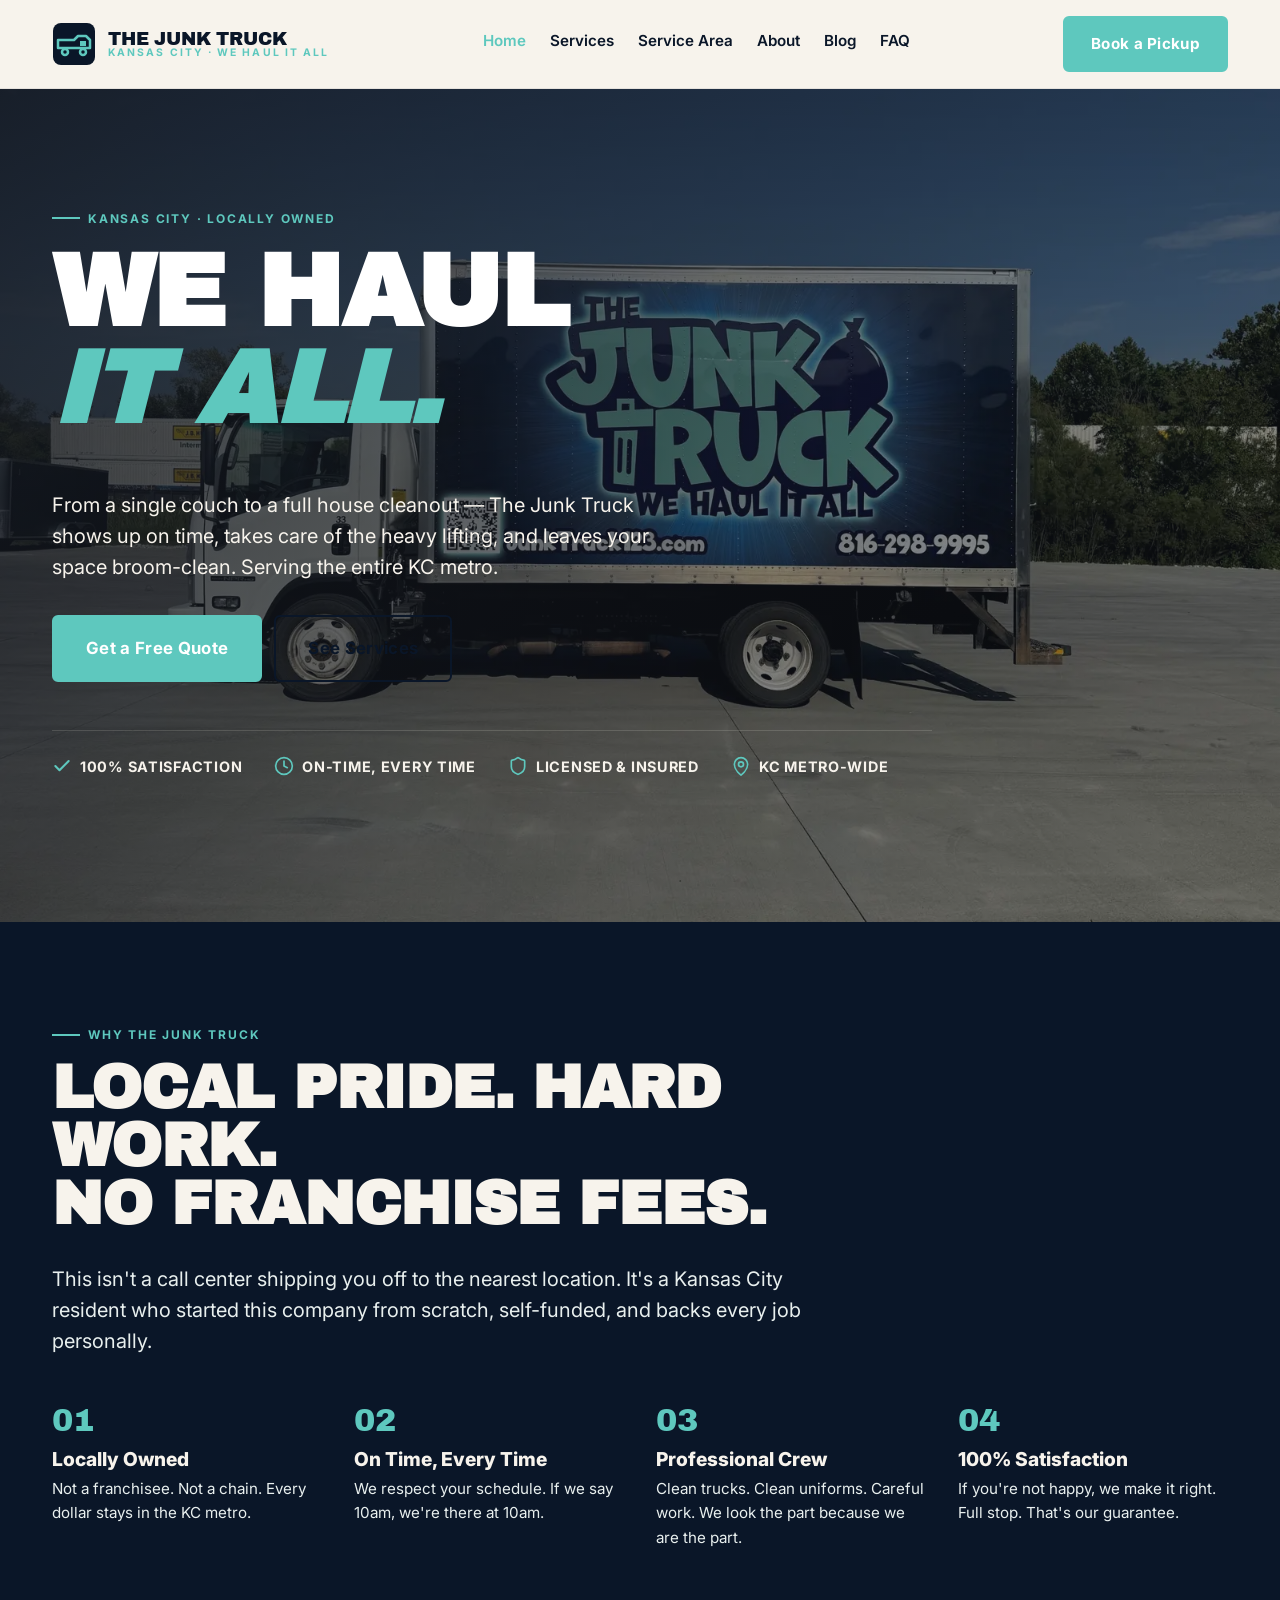
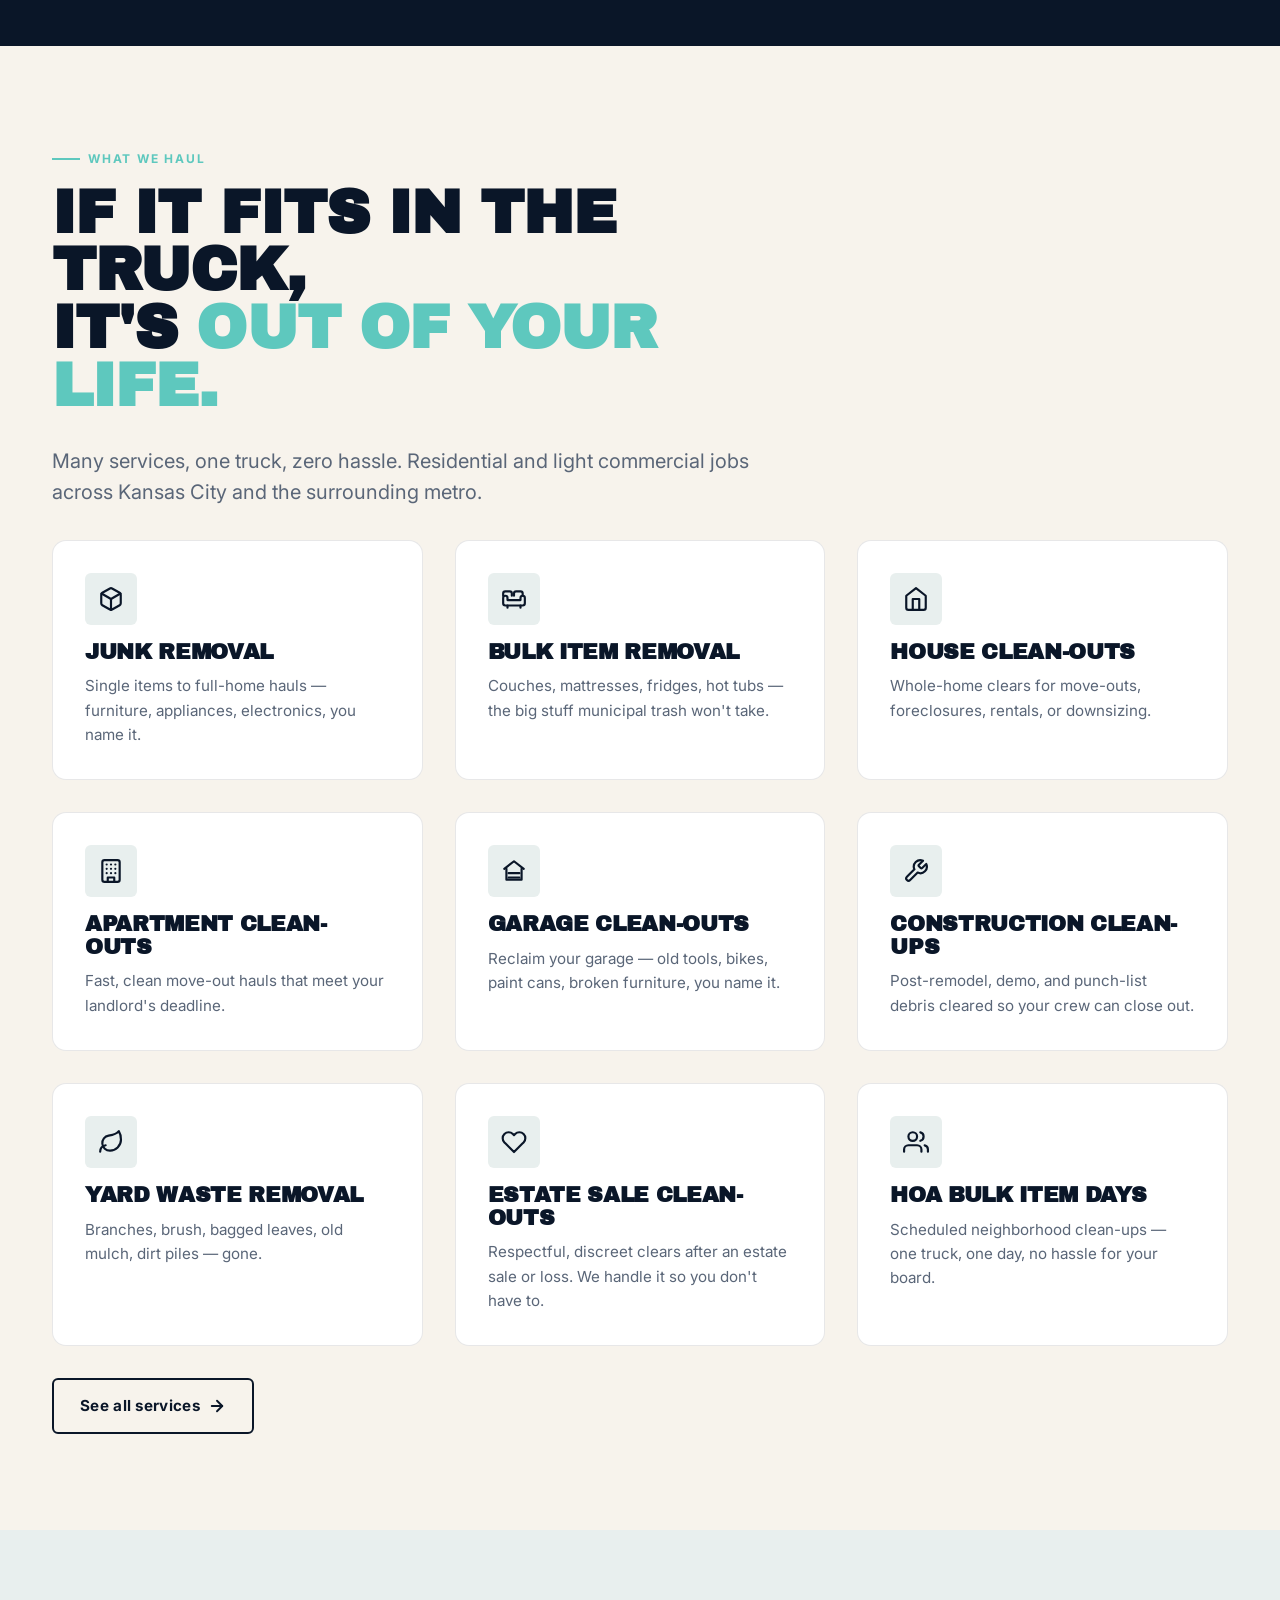
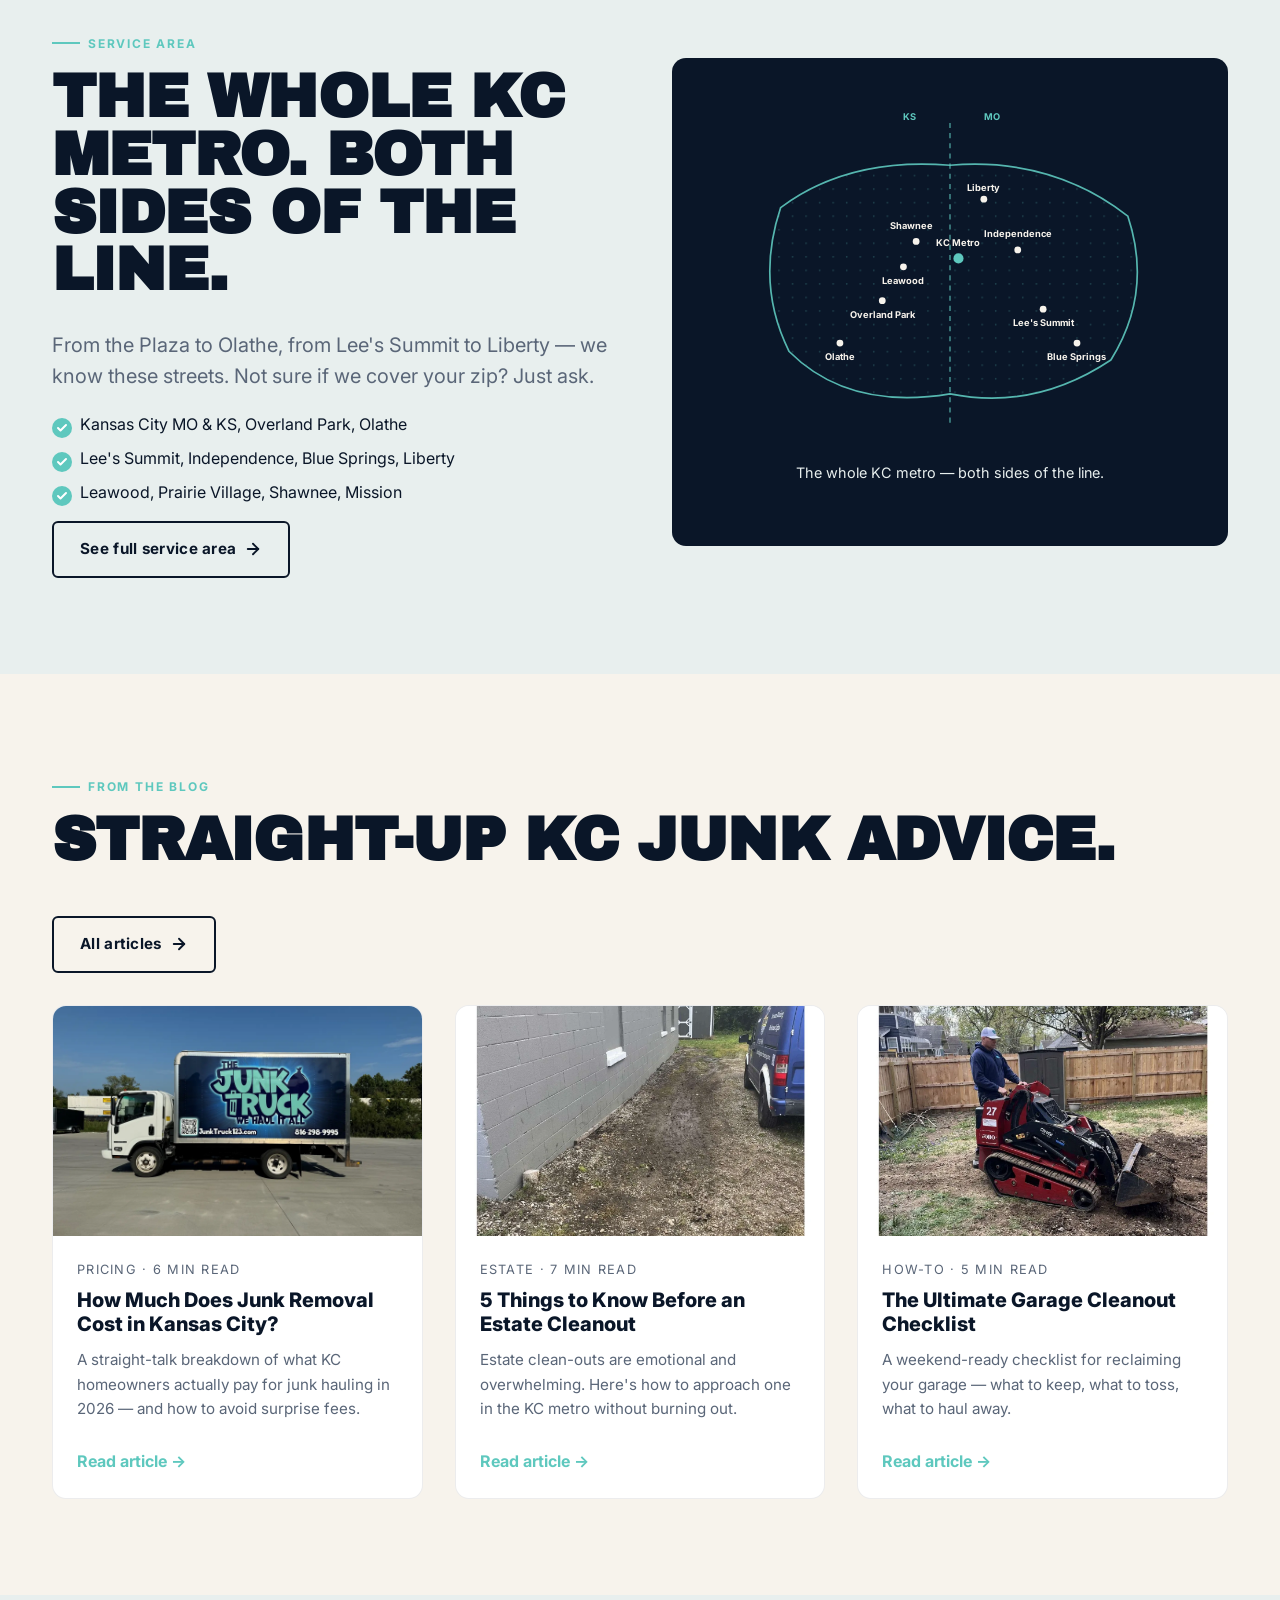
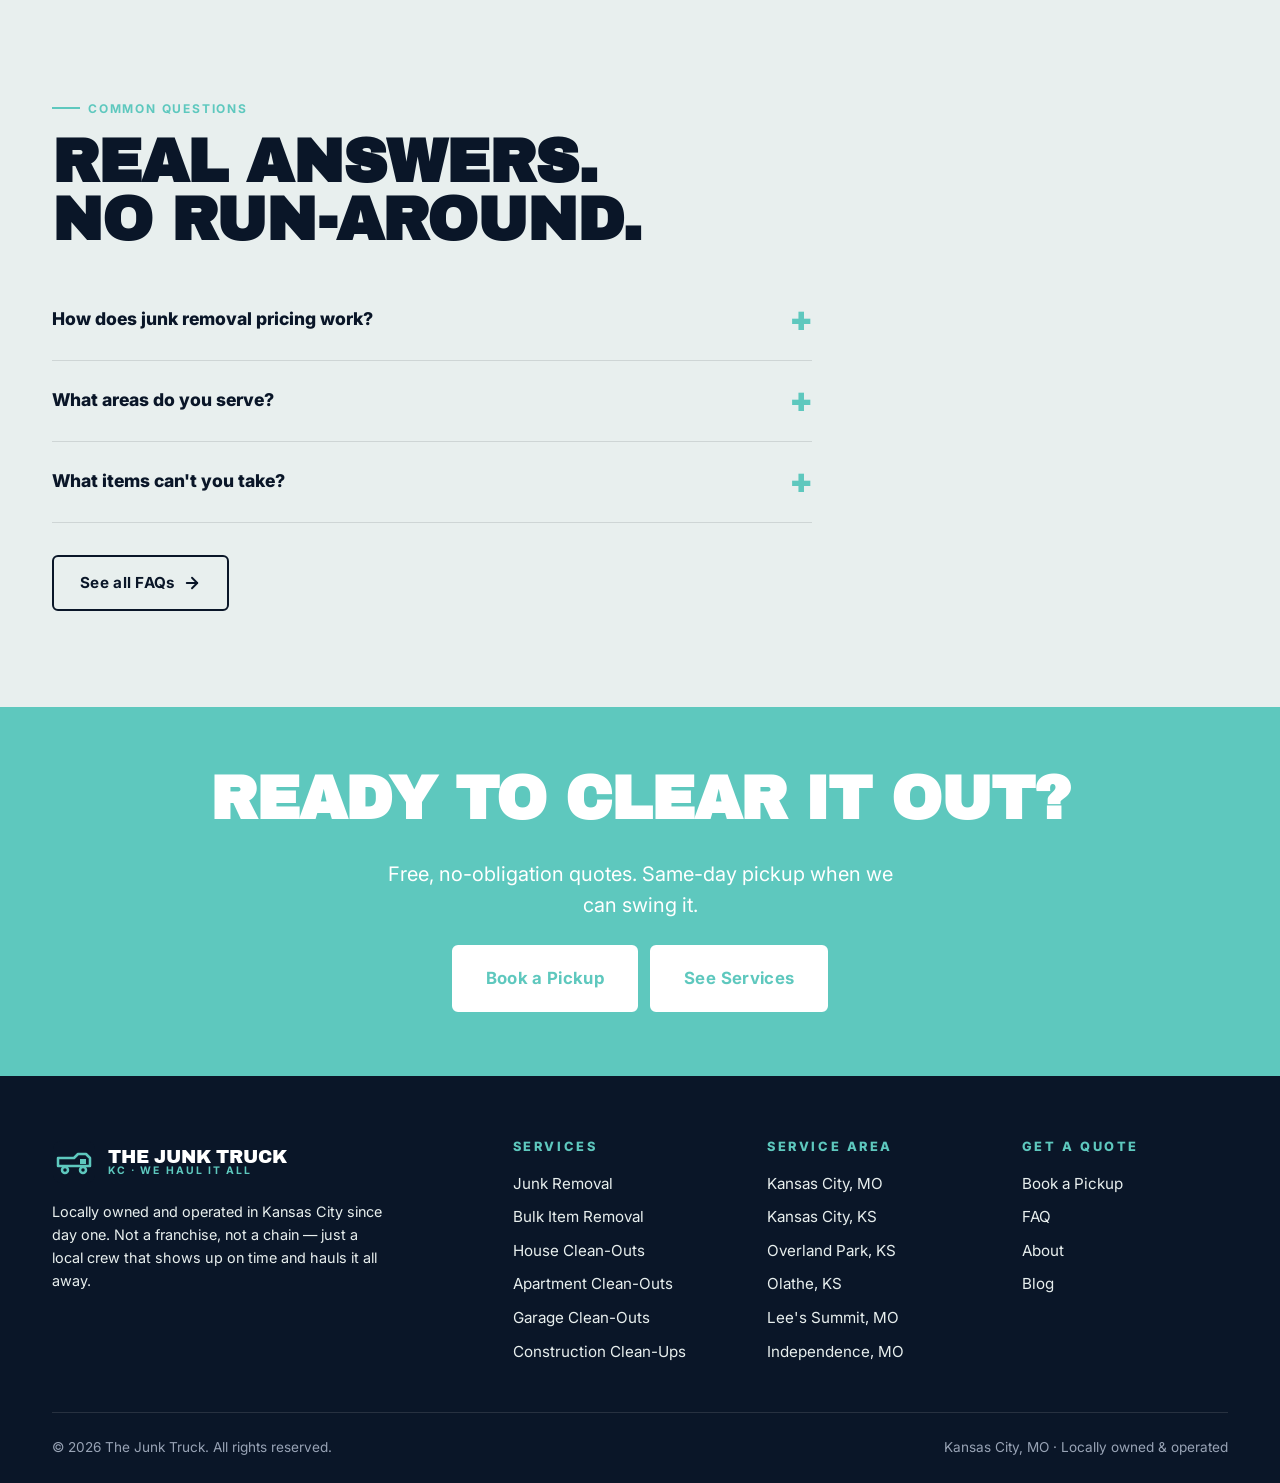
==== commit a95857f4: "Brand refresh: teal+navy palette, real photos, content updates per client request" ====
--- a/index.html
+++ b/index.html
@@ -29,8 +29,8 @@
   <link rel="stylesheet" href="css/styles.css">
 
   <!-- Favicon -->
-  <link rel="icon" type="image/svg+xml" href="data:image/svg+xml,%3Csvg xmlns='http://www.w3.org/2000/svg' viewBox='0 0 44 44'%3E%3Crect x='1' y='1' width='42' height='42' rx='8' fill='%23141820'/%3E%3Cpath d='M6 26 L6 18 L22 18 L26 14 L34 14 L38 18 L38 26 Z' fill='none' stroke='%23ff6b1a' stroke-width='2.5' stroke-linejoin='round'/%3E%3Ccircle cx='13' cy='30' r='3' fill='none' stroke='%23ff6b1a' stroke-width='2.5'/%3E%3Ccircle cx='31' cy='30' r='3' fill='none' stroke='%23ff6b1a' stroke-width='2.5'/%3E%3Crect x='28' y='19' width='6' height='5' fill='%23ff6b1a'/%3E%3C/svg%3E">
-  <meta name="theme-color" content="#141820">
+  <link rel="icon" type="image/svg+xml" href="data:image/svg+xml,%3Csvg xmlns='http://www.w3.org/2000/svg' viewBox='0 0 44 44'%3E%3Crect x='1' y='1' width='42' height='42' rx='8' fill='%230a1628'/%3E%3Cpath d='M6 26 L6 18 L22 18 L26 14 L34 14 L38 18 L38 26 Z' fill='none' stroke='%235ec8be' stroke-width='2.5' stroke-linejoin='round'/%3E%3Ccircle cx='13' cy='30' r='3' fill='none' stroke='%235ec8be' stroke-width='2.5'/%3E%3Ccircle cx='31' cy='30' r='3' fill='none' stroke='%235ec8be' stroke-width='2.5'/%3E%3Crect x='28' y='19' width='6' height='5' fill='%235ec8be'/%3E%3C/svg%3E">
+  <meta name="theme-color" content="#0a1628">
 
   
 <script type="application/ld+json">
@@ -88,11 +88,11 @@
     <div class="nav">
       <a href="index.html" class="brand" aria-label="The Junk Truck home">
         <svg viewBox="0 0 44 44" aria-label="The Junk Truck" role="img" xmlns="http://www.w3.org/2000/svg">
-  <rect x="1" y="1" width="42" height="42" rx="8" fill="#141820"/>
-  <path d="M6 26 L6 18 L22 18 L26 14 L34 14 L38 18 L38 26 Z" fill="none" stroke="#ff6b1a" stroke-width="2.5" stroke-linejoin="round"/>
-  <circle cx="13" cy="30" r="3" fill="none" stroke="#ff6b1a" stroke-width="2.5"/>
-  <circle cx="31" cy="30" r="3" fill="none" stroke="#ff6b1a" stroke-width="2.5"/>
-  <rect x="28" y="19" width="6" height="5" fill="#ff6b1a"/>
+  <rect x="1" y="1" width="42" height="42" rx="8" fill="#0a1628"/>
+  <path d="M6 26 L6 18 L22 18 L26 14 L34 14 L38 18 L38 26 Z" fill="none" stroke="#5ec8be" stroke-width="2.5" stroke-linejoin="round"/>
+  <circle cx="13" cy="30" r="3" fill="none" stroke="#5ec8be" stroke-width="2.5"/>
+  <circle cx="31" cy="30" r="3" fill="none" stroke="#5ec8be" stroke-width="2.5"/>
+  <rect x="28" y="19" width="6" height="5" fill="#5ec8be"/>
 </svg>
         <span class="brand-text">The Junk Truck<small>Kansas City · We Haul It All</small></span>
       </a>
@@ -157,7 +157,7 @@
   <div class="container">
     <span class="eyebrow">Why The Junk Truck</span>
     <h2 id="why-heading" style="max-width: 18ch;">Local pride. Hard work.<br>No franchise fees.</h2>
-    <p class="lead max-measure" style="color: var(--bone);">This isn't a call center shipping you off to the nearest location. It's a Kansas City native who started this company from scratch, self-funded, and backs every job personally.</p>
+    <p class="lead max-measure" style="color: var(--bone);">This isn't a call center shipping you off to the nearest location. It's a Kansas City resident who started this company from scratch, self-funded, and backs every job personally.</p>
     <div class="feature-row" style="margin-top: var(--s-7);">
       <div class="feature">
         <span class="num">01</span>
@@ -189,7 +189,7 @@
     <div style="max-width: 720px; margin-bottom: var(--s-6);">
       <span class="eyebrow">What We Haul</span>
       <h2 id="services-heading">If it fits in the truck,<br>it's <span class="accent">out of your life.</span></h2>
-      <p class="lead text-muted">Nine services, one truck, zero hassle. Residential and light commercial jobs across Kansas City and the surrounding metro.</p>
+      <p class="lead text-muted">Many services, one truck, zero hassle. Residential and light commercial jobs across Kansas City and the surrounding metro.</p>
     </div>
     <div class="grid grid-3">
       <a href="services.html#junk-removal" class="service-card">
@@ -273,19 +273,19 @@
         <svg viewBox="0 0 600 400" aria-label="Kansas City metro service area" role="img" xmlns="http://www.w3.org/2000/svg" style="max-width:520px;">
   <defs>
     <pattern id="dots" patternUnits="userSpaceOnUse" width="16" height="16">
-      <circle cx="2" cy="2" r="1" fill="#ff6b1a" opacity="0.3"/>
+      <circle cx="2" cy="2" r="1" fill="#5ec8be" opacity="0.3"/>
     </pattern>
   </defs>
   <!-- State line -->
-  <line x1="300" y1="20" x2="300" y2="380" stroke="#ff6b1a" stroke-width="2" stroke-dasharray="6 6" opacity="0.6"/>
-  <text x="260" y="16" font-family="Inter, sans-serif" font-size="11" fill="#ff6b1a" font-weight="700" text-anchor="end">KS</text>
-  <text x="340" y="16" font-family="Inter, sans-serif" font-size="11" fill="#ff6b1a" font-weight="700">MO</text>
+  <line x1="300" y1="20" x2="300" y2="380" stroke="#5ec8be" stroke-width="2" stroke-dasharray="6 6" opacity="0.6"/>
+  <text x="260" y="16" font-family="Inter, sans-serif" font-size="11" fill="#5ec8be" font-weight="700" text-anchor="end">KS</text>
+  <text x="340" y="16" font-family="Inter, sans-serif" font-size="11" fill="#5ec8be" font-weight="700">MO</text>
   <!-- Service area blob -->
   <path d="M 100 120 Q 180 60 300 70 Q 420 60 510 130 Q 540 220 490 300 Q 400 360 300 340 Q 180 360 110 290 Q 70 210 100 120 Z"
-        fill="url(#dots)" stroke="#ff6b1a" stroke-width="2" opacity="0.9"/>
+        fill="url(#dots)" stroke="#5ec8be" stroke-width="2" opacity="0.9"/>
   <!-- City labels -->
   <g font-family="Inter, sans-serif" font-size="11" font-weight="700" fill="#f7f3ec" text-anchor="middle">
-    <circle cx="310" cy="180" r="6" fill="#ff6b1a"/>
+    <circle cx="310" cy="180" r="6" fill="#5ec8be"/>
     <text x="310" y="165">KC Metro</text>
 
     <circle cx="220" cy="230" r="4" fill="#f7f3ec"/>
@@ -313,7 +313,7 @@
     <text x="450" y="300">Blue Springs</text>
   </g>
 </svg>
-        <p style="margin-top: var(--s-4); color: var(--bone); font-size: 0.9rem;">16+ KC metro cities served</p>
+        <p style="margin-top: var(--s-4); color: var(--bone); font-size: 0.9rem;">The whole KC metro — both sides of the line.</p>
       </div>
     </div>
   </div>
@@ -407,11 +407,11 @@
       <div class="footer-brand">
         <div class="brand">
           <svg viewBox="0 0 44 44" aria-label="The Junk Truck" role="img" xmlns="http://www.w3.org/2000/svg">
-  <rect x="1" y="1" width="42" height="42" rx="8" fill="#141820"/>
-  <path d="M6 26 L6 18 L22 18 L26 14 L34 14 L38 18 L38 26 Z" fill="none" stroke="#ff6b1a" stroke-width="2.5" stroke-linejoin="round"/>
-  <circle cx="13" cy="30" r="3" fill="none" stroke="#ff6b1a" stroke-width="2.5"/>
-  <circle cx="31" cy="30" r="3" fill="none" stroke="#ff6b1a" stroke-width="2.5"/>
-  <rect x="28" y="19" width="6" height="5" fill="#ff6b1a"/>
+  <rect x="1" y="1" width="42" height="42" rx="8" fill="#0a1628"/>
+  <path d="M6 26 L6 18 L22 18 L26 14 L34 14 L38 18 L38 26 Z" fill="none" stroke="#5ec8be" stroke-width="2.5" stroke-linejoin="round"/>
+  <circle cx="13" cy="30" r="3" fill="none" stroke="#5ec8be" stroke-width="2.5"/>
+  <circle cx="31" cy="30" r="3" fill="none" stroke="#5ec8be" stroke-width="2.5"/>
+  <rect x="28" y="19" width="6" height="5" fill="#5ec8be"/>
 </svg>
           <span class="brand-text">The Junk Truck<small>KC · We Haul It All</small></span>
         </div>
--- a/css/styles.css
+++ b/css/styles.css
@@ -1,24 +1,26 @@
 /* ============================================================
    THE JUNK TRUCK — Kansas City, MO
-   Design System
-   Palette: Deep Charcoal + Safety Orange + Off-white
+   Design System — matches the truck wrap
+   Palette: Deep Navy + Aqua Teal + Off-white
 ============================================================ */
 
 :root {
-  /* Colors */
-  --ink: #141820;            /* near-black charcoal */
-  --ink-2: #1e242e;
-  --navy: #0f1f3d;
+  /* Colors — match truck wrap (deep navy + aqua teal glow) */
+  --ink: #0a1628;            /* truck wrap base navy */
+  --ink-2: #14213a;
+  --navy: #1d2358;           /* logo deep navy/indigo */
   --cream: #f7f3ec;          /* off-white paper */
-  --bone: #ede7db;
-  --rule: #2a3140;
-  --orange: #ff6b1a;         /* safety-orange accent */
-  --orange-2: #ff8a3d;
-  --orange-deep: #d14d08;
-  --yellow: #ffc53a;         /* high-vis accent */
-  --green: #0f7a4b;
-  --muted: #6b7380;
-  --muted-light: #aab2bf;
+  --bone: #e8efee;           /* very faint teal-tinted bone */
+  --rule: #233052;
+  --orange: #5ec8be;         /* PRIMARY teal — replaces former safety-orange role */
+  --orange-2: #6dd5cb;       /* lighter aqua teal */
+  --orange-deep: #2da498;    /* deep teal */
+  --yellow: #ffd45e;         /* warm accent retained */
+  --green: #1d4944;           /* deep teal-green for icons */
+  --teal: #5ec8be;           /* explicit teal alias */
+  --teal-glow: #40c8d0;      /* cyan glow accent */
+  --muted: #5a6678;
+  --muted-light: #98a3b5;
 
   /* Type */
   --sans: "Inter", -apple-system, BlinkMacSystemFont, "Segoe UI", Roboto, sans-serif;
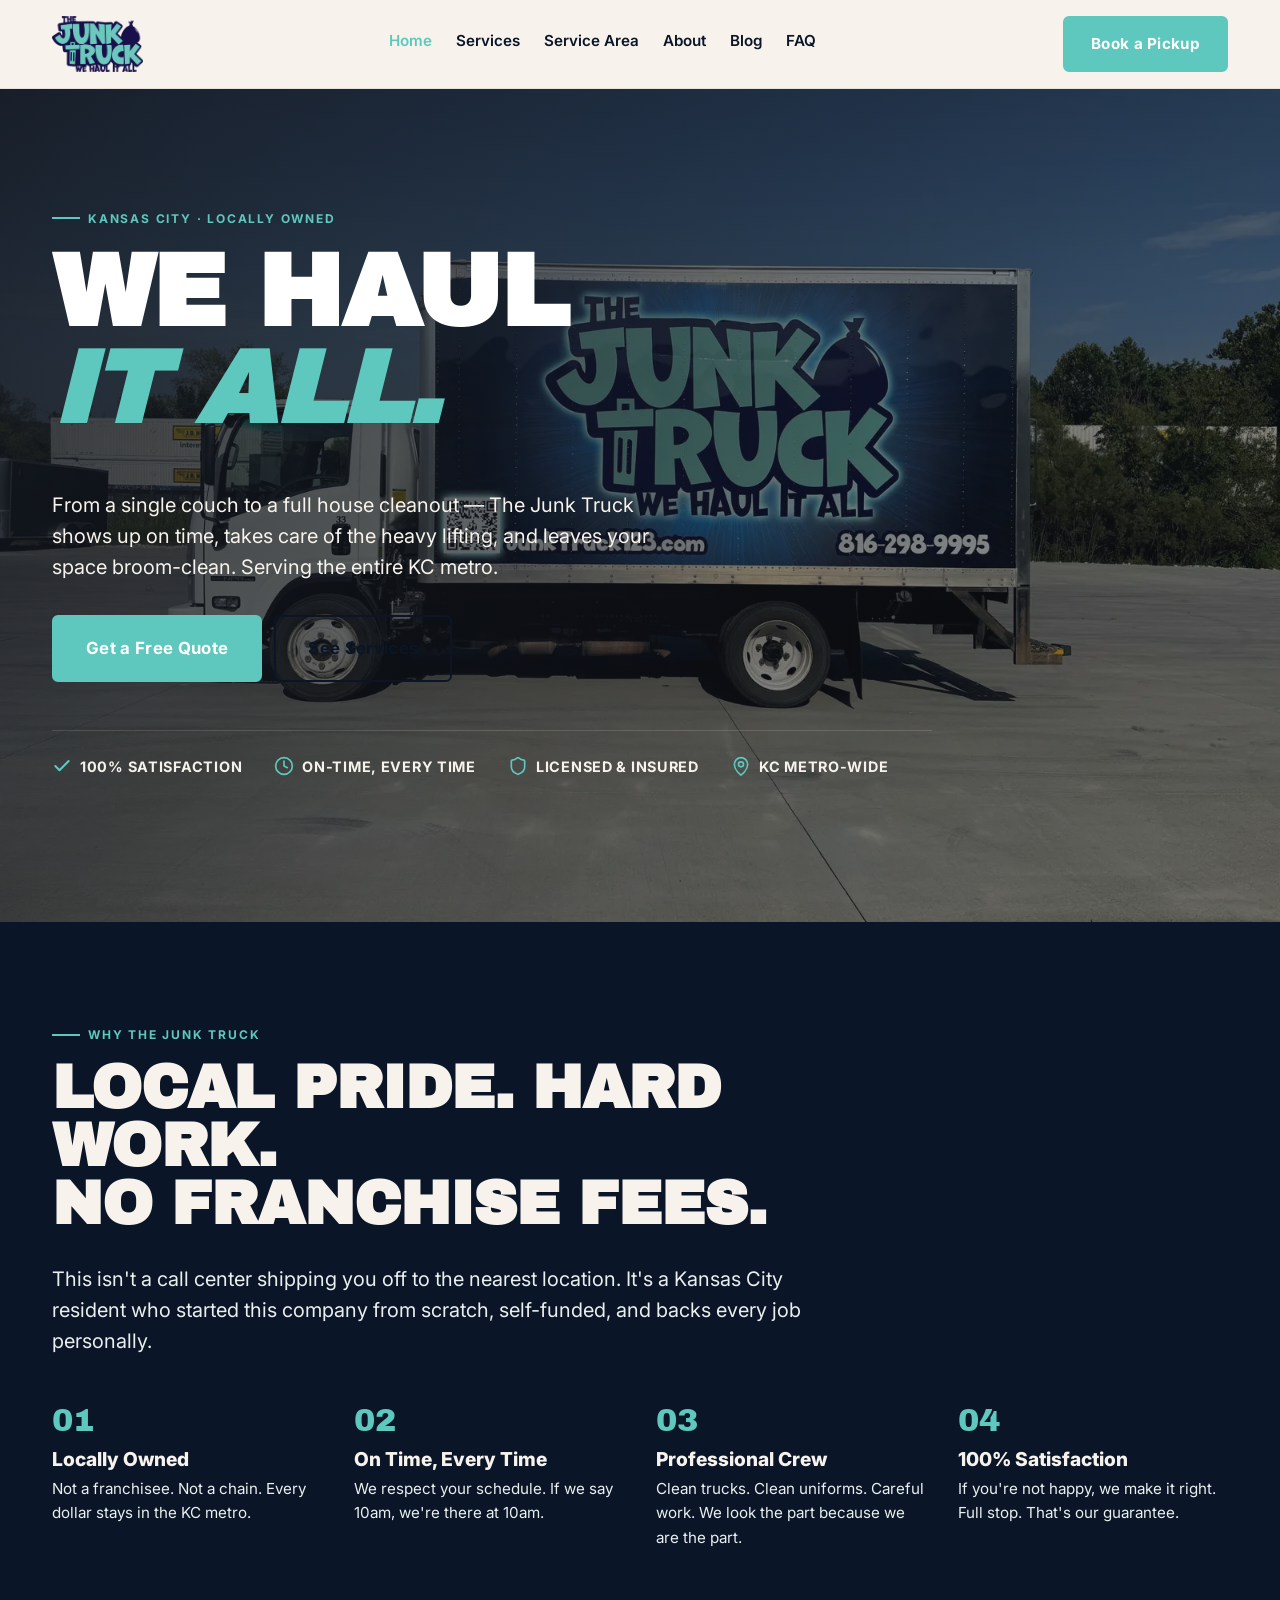
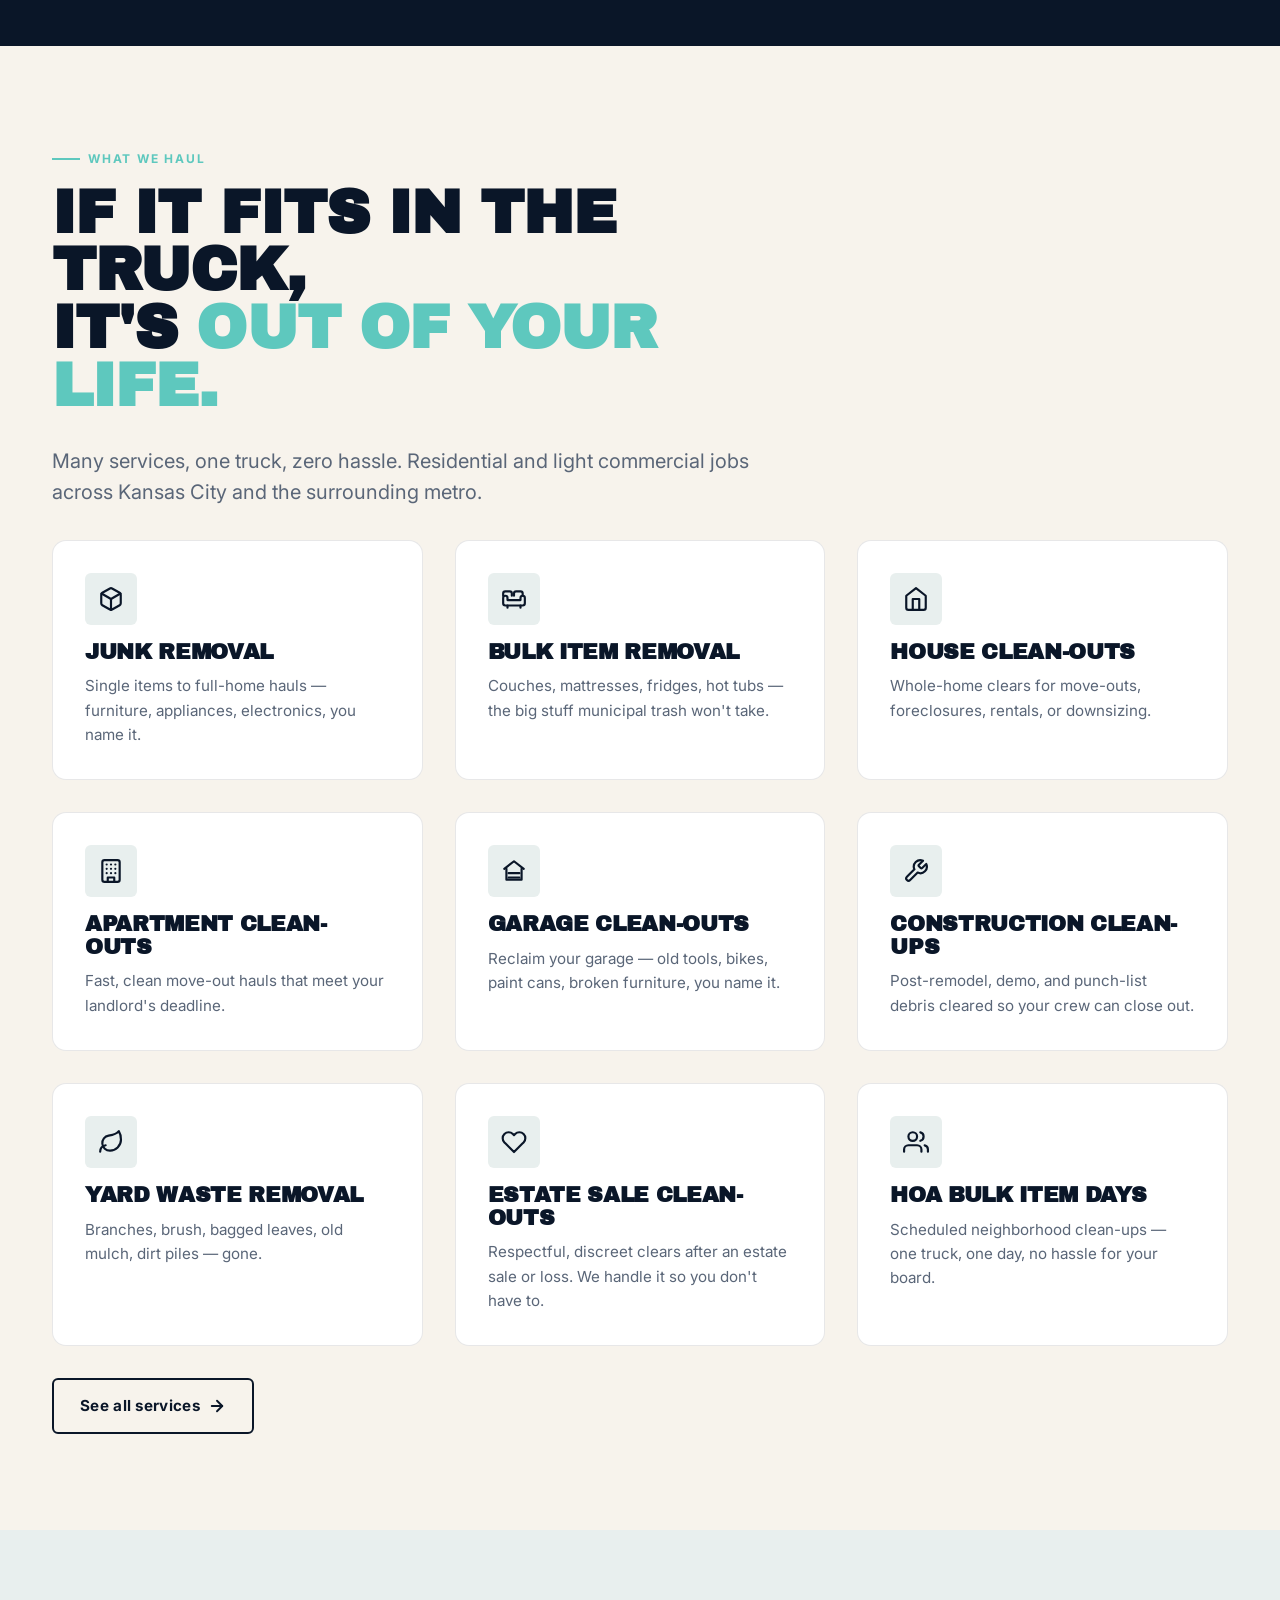
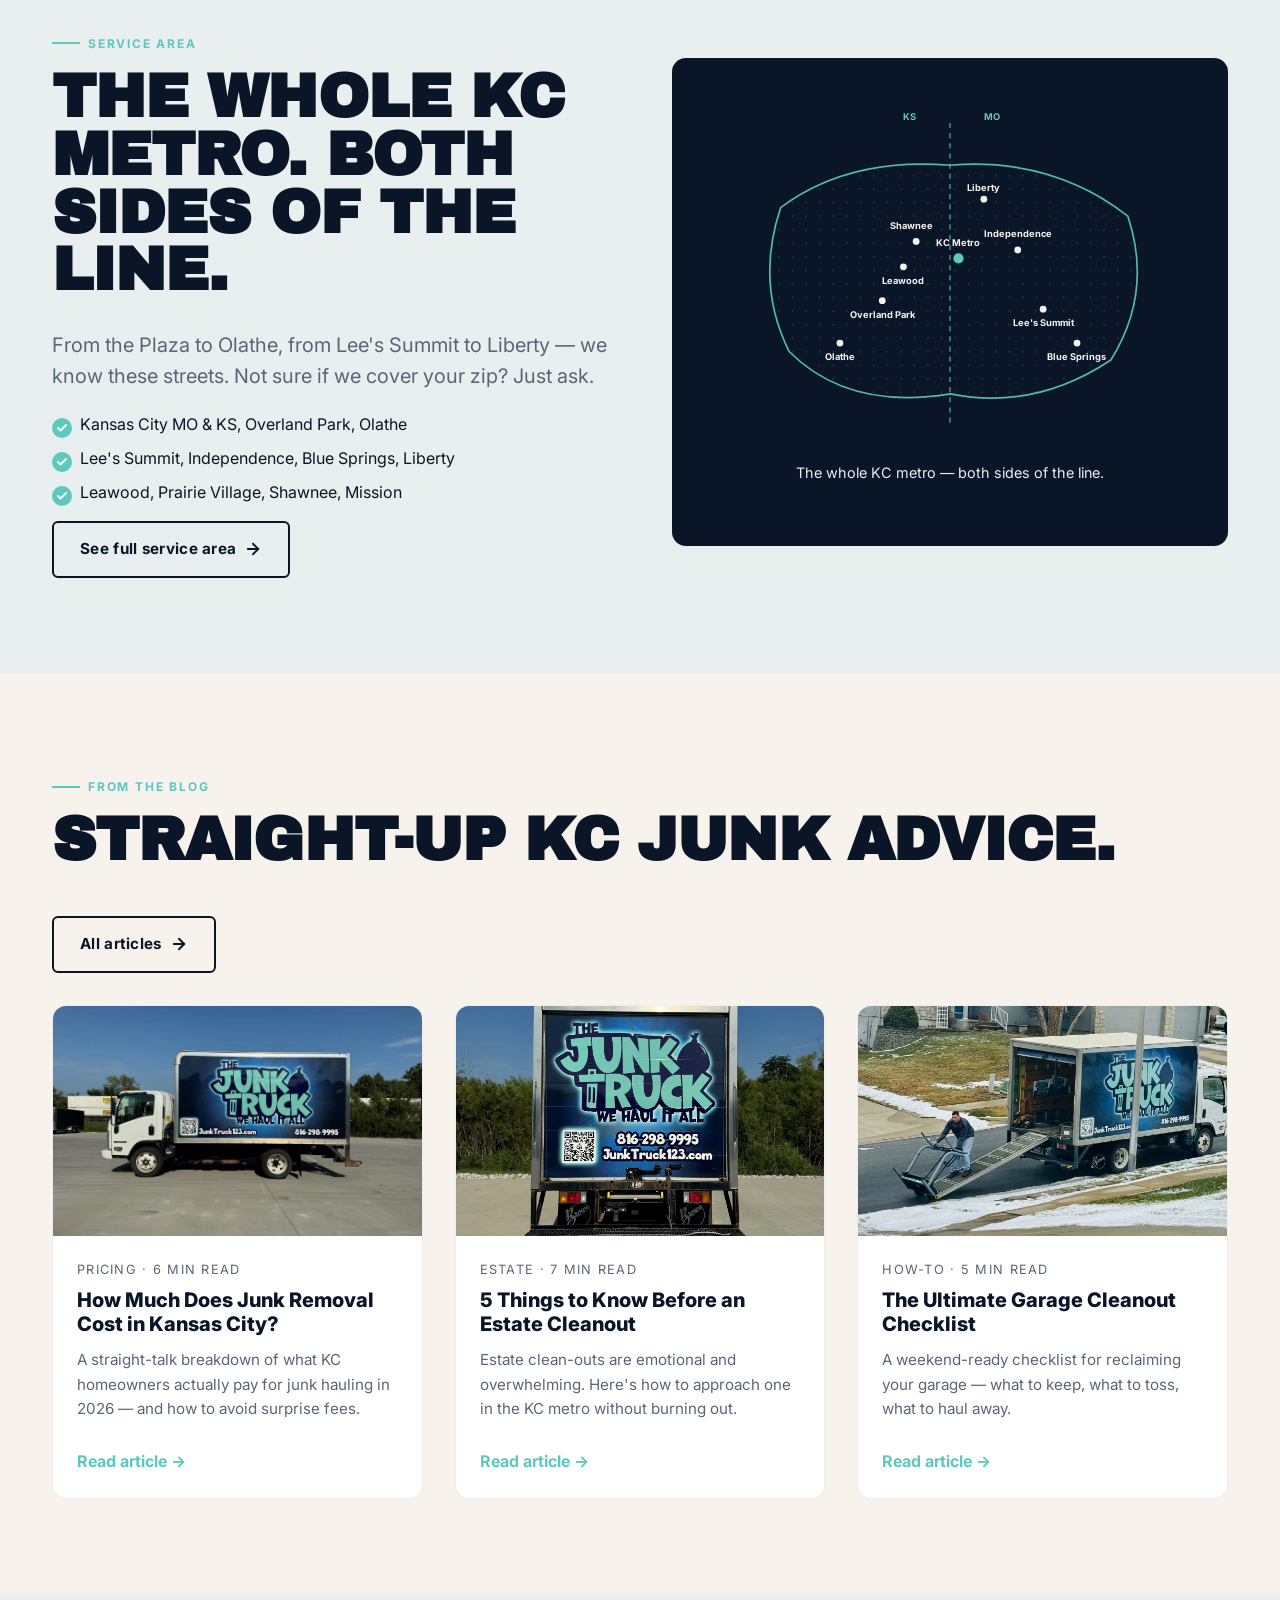
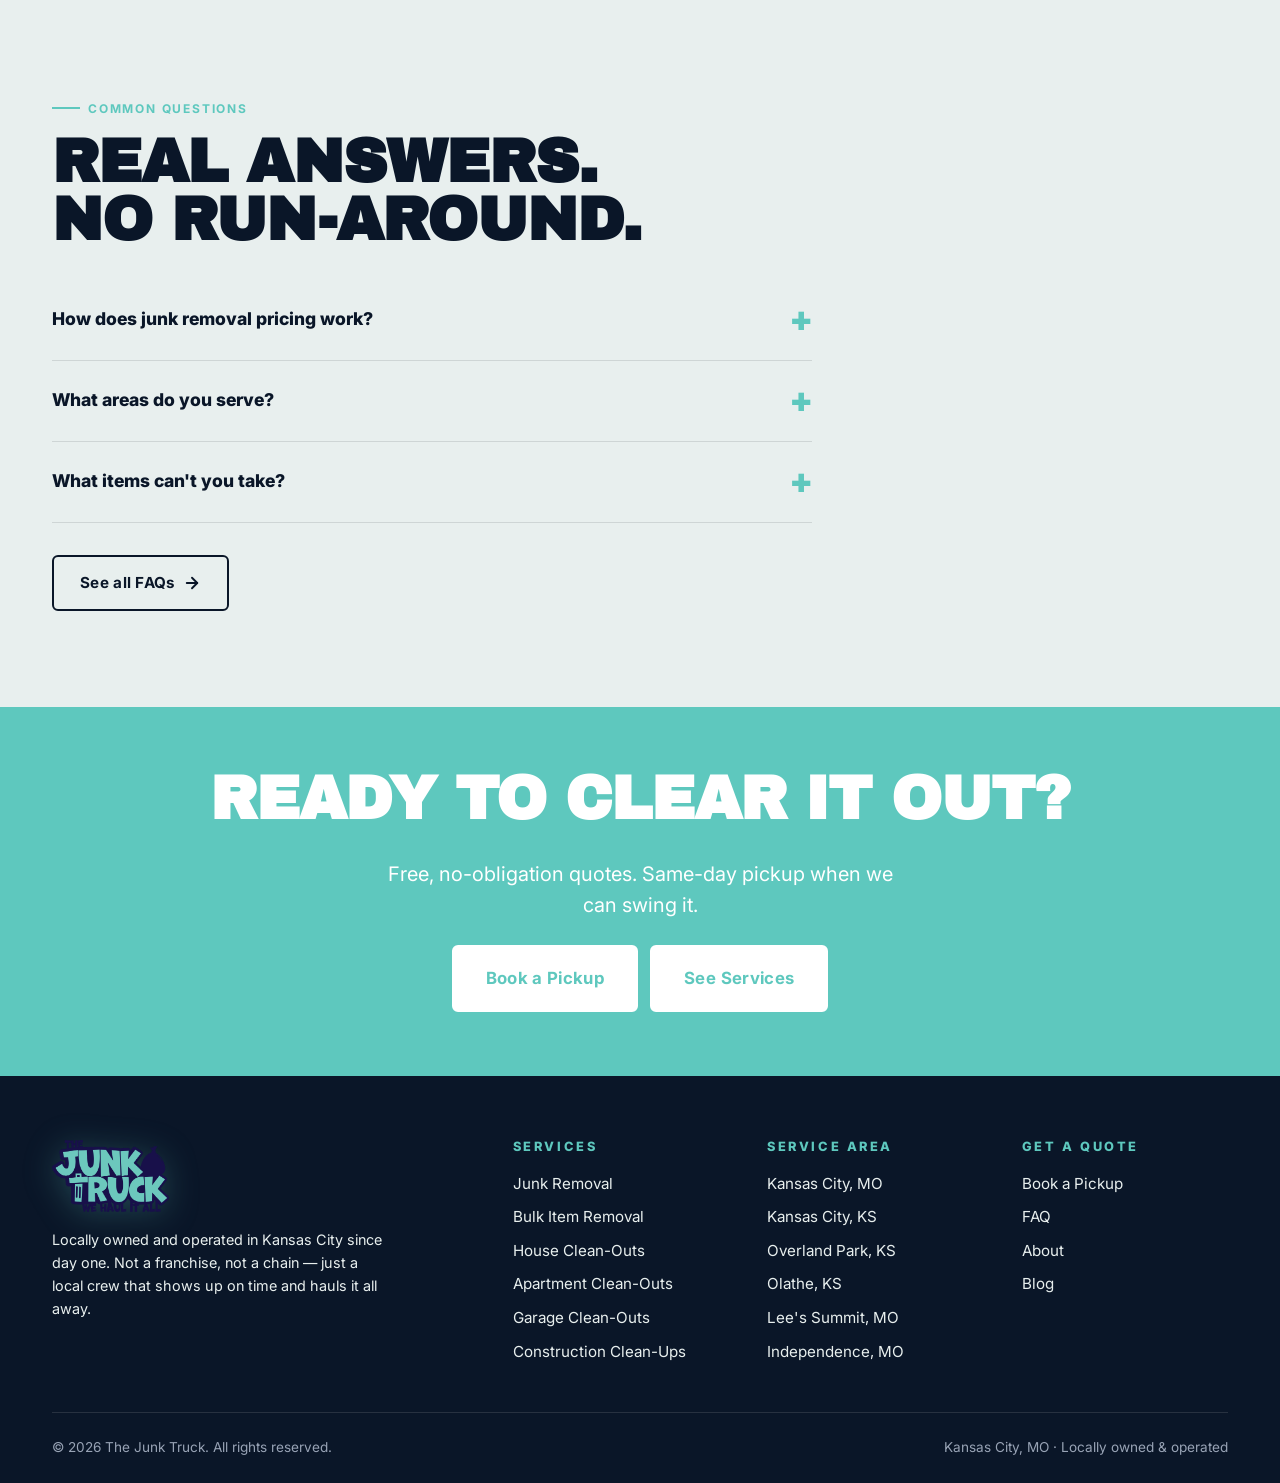
==== commit eb7a39d2: "Use Collin's real logo and authentic client photos - Replace generic SVG truck icon with real 'The J" ====
--- a/index.html
+++ b/index.html
@@ -87,15 +87,8 @@
   <div class="container">
     <div class="nav">
       <a href="index.html" class="brand" aria-label="The Junk Truck home">
-        <svg viewBox="0 0 44 44" aria-label="The Junk Truck" role="img" xmlns="http://www.w3.org/2000/svg">
-  <rect x="1" y="1" width="42" height="42" rx="8" fill="#0a1628"/>
-  <path d="M6 26 L6 18 L22 18 L26 14 L34 14 L38 18 L38 26 Z" fill="none" stroke="#5ec8be" stroke-width="2.5" stroke-linejoin="round"/>
-  <circle cx="13" cy="30" r="3" fill="none" stroke="#5ec8be" stroke-width="2.5"/>
-  <circle cx="31" cy="30" r="3" fill="none" stroke="#5ec8be" stroke-width="2.5"/>
-  <rect x="28" y="19" width="6" height="5" fill="#5ec8be"/>
-</svg>
-        <span class="brand-text">The Junk Truck<small>Kansas City · We Haul It All</small></span>
-      </a>
+        <img src="assets/images/logo.png" alt="The Junk Truck — Kansas City" class="brand-logo" width="220" height="136" loading="eager" decoding="async">
+        </a>
       <nav aria-label="Primary">
         <ul class="nav-links">
           <li><a href="index.html" class="active">Home</a></li>
@@ -406,15 +399,8 @@
     <div class="footer-grid">
       <div class="footer-brand">
         <div class="brand">
-          <svg viewBox="0 0 44 44" aria-label="The Junk Truck" role="img" xmlns="http://www.w3.org/2000/svg">
-  <rect x="1" y="1" width="42" height="42" rx="8" fill="#0a1628"/>
-  <path d="M6 26 L6 18 L22 18 L26 14 L34 14 L38 18 L38 26 Z" fill="none" stroke="#5ec8be" stroke-width="2.5" stroke-linejoin="round"/>
-  <circle cx="13" cy="30" r="3" fill="none" stroke="#5ec8be" stroke-width="2.5"/>
-  <circle cx="31" cy="30" r="3" fill="none" stroke="#5ec8be" stroke-width="2.5"/>
-  <rect x="28" y="19" width="6" height="5" fill="#5ec8be"/>
-</svg>
-          <span class="brand-text">The Junk Truck<small>KC · We Haul It All</small></span>
-        </div>
+          <img src="assets/images/logo.png" alt="The Junk Truck — Kansas City" class="brand-logo" width="220" height="136" loading="eager" decoding="async">
+          </div>
         <p>Locally owned and operated in Kansas City since day one. Not a franchise, not a chain — just a local crew that shows up on time and hauls it all away.</p>
       </div>
       <div>
--- a/css/styles.css
+++ b/css/styles.css
@@ -209,6 +209,21 @@
 }
 .brand { display: flex; align-items: center; gap: var(--s-3); }
 .brand svg { width: 44px; height: 44px; }
+.brand-logo {
+  display: block;
+  height: 56px;
+  width: auto;
+  max-width: 220px;
+  object-fit: contain;
+}
+.footer-brand .brand-logo {
+  height: 72px;
+  max-width: 280px;
+  filter: drop-shadow(0 4px 16px rgba(94,200,190,0.25));
+}
+@media (max-width: 720px) {
+  .brand-logo { height: 44px; max-width: 170px; }
+}
 .brand-text {
   font-family: var(--display);
   font-size: 1.15rem;
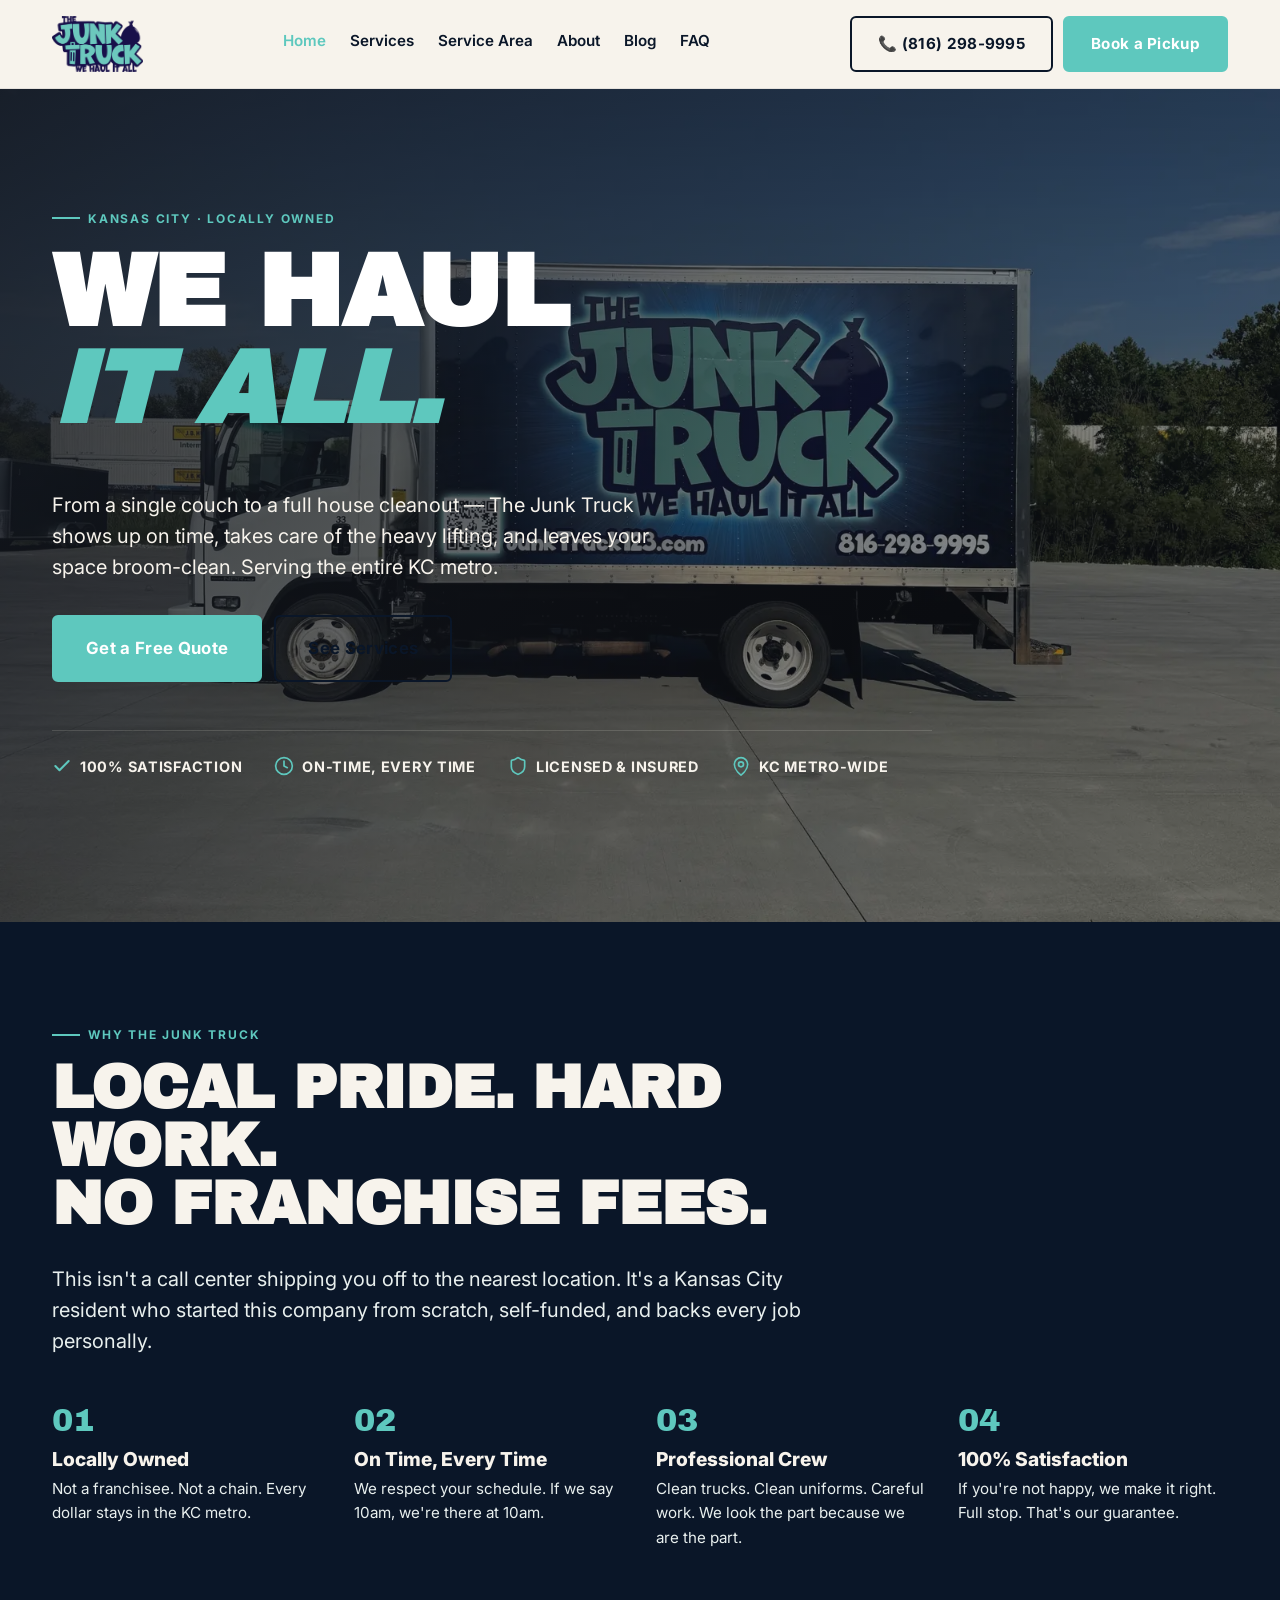
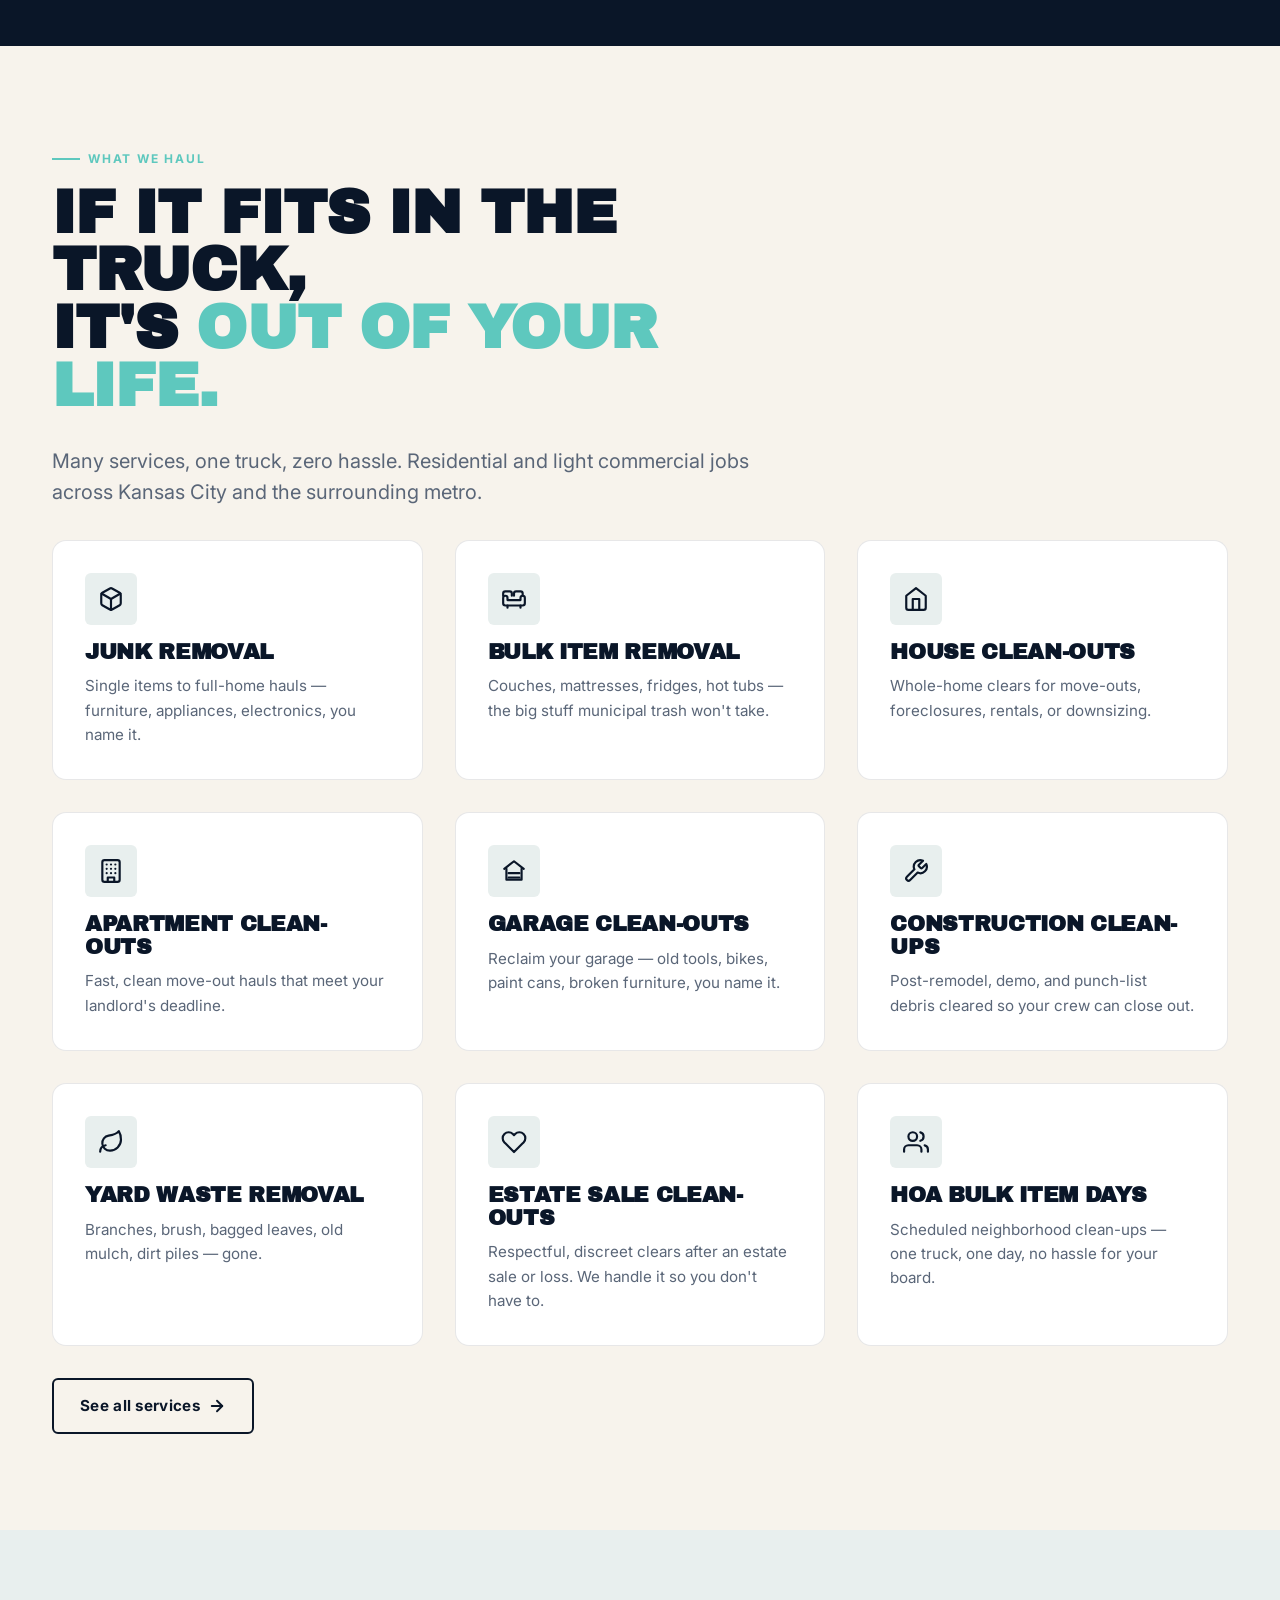
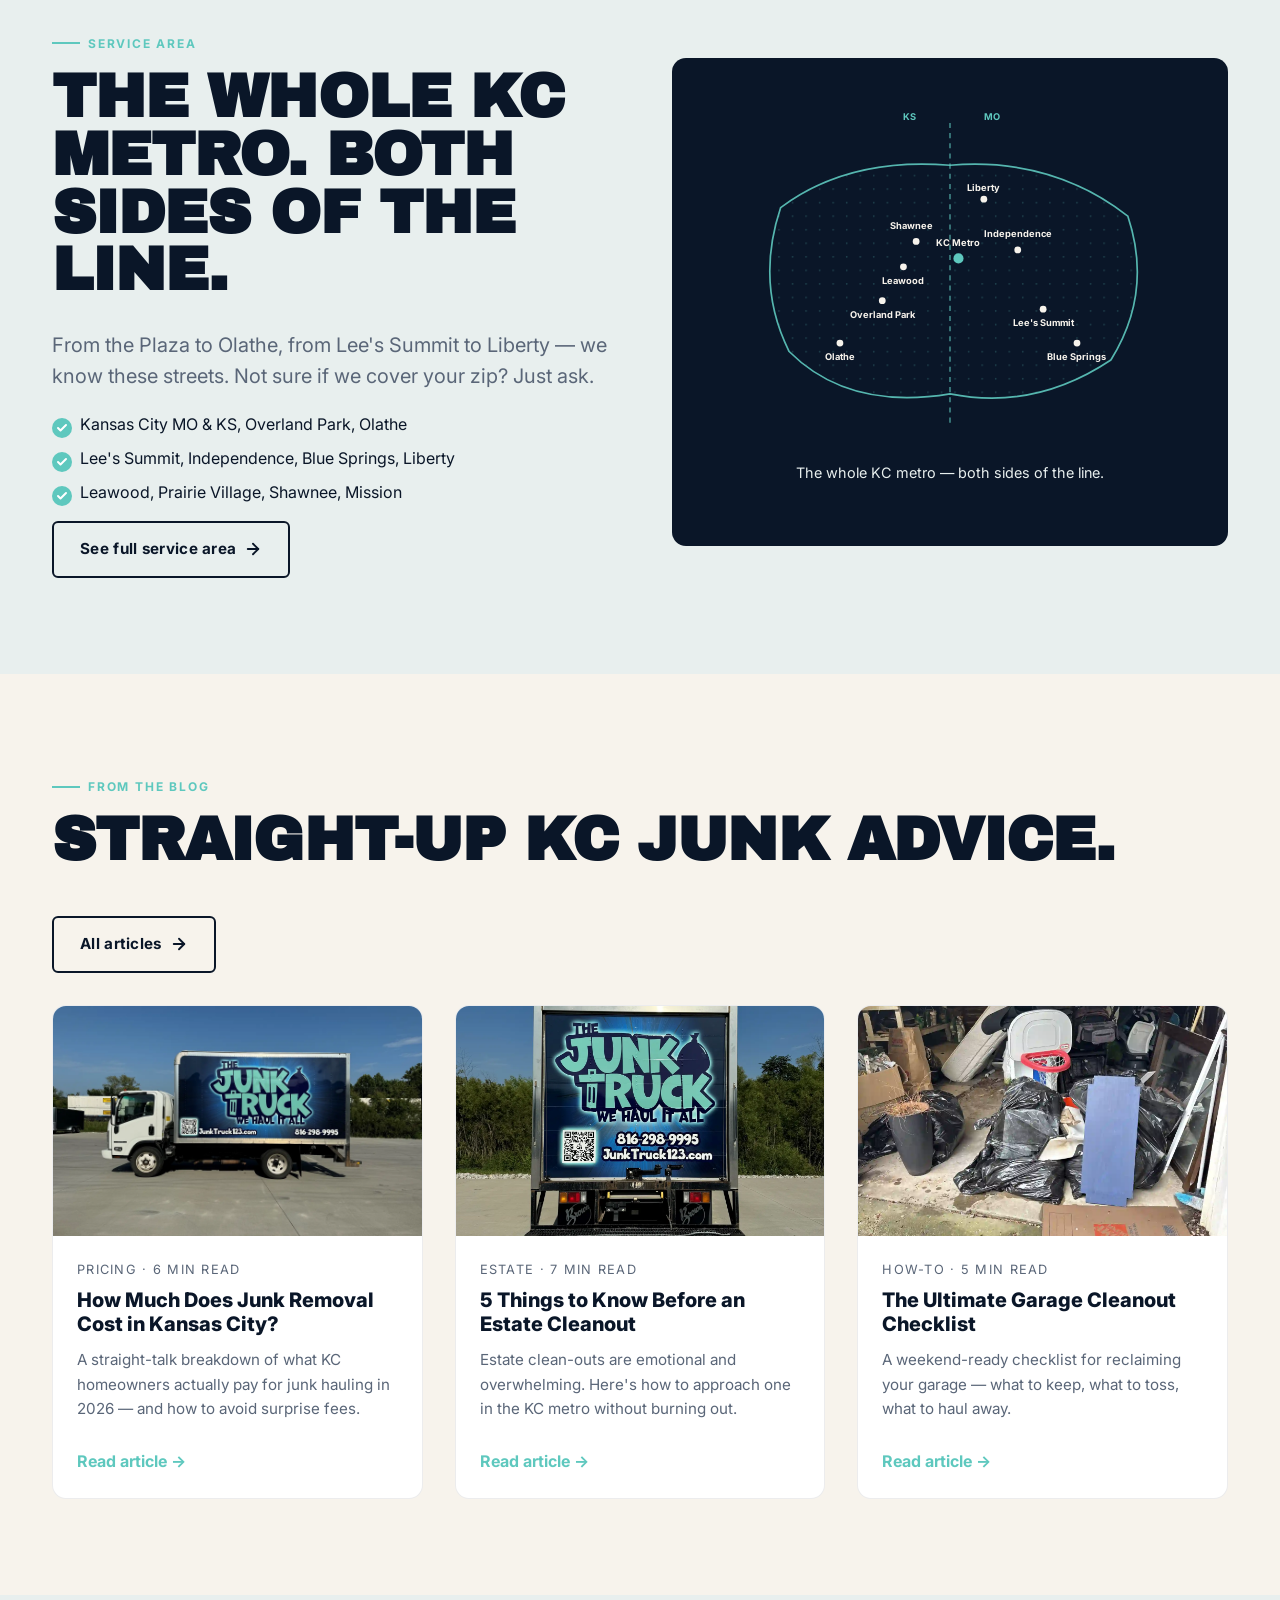
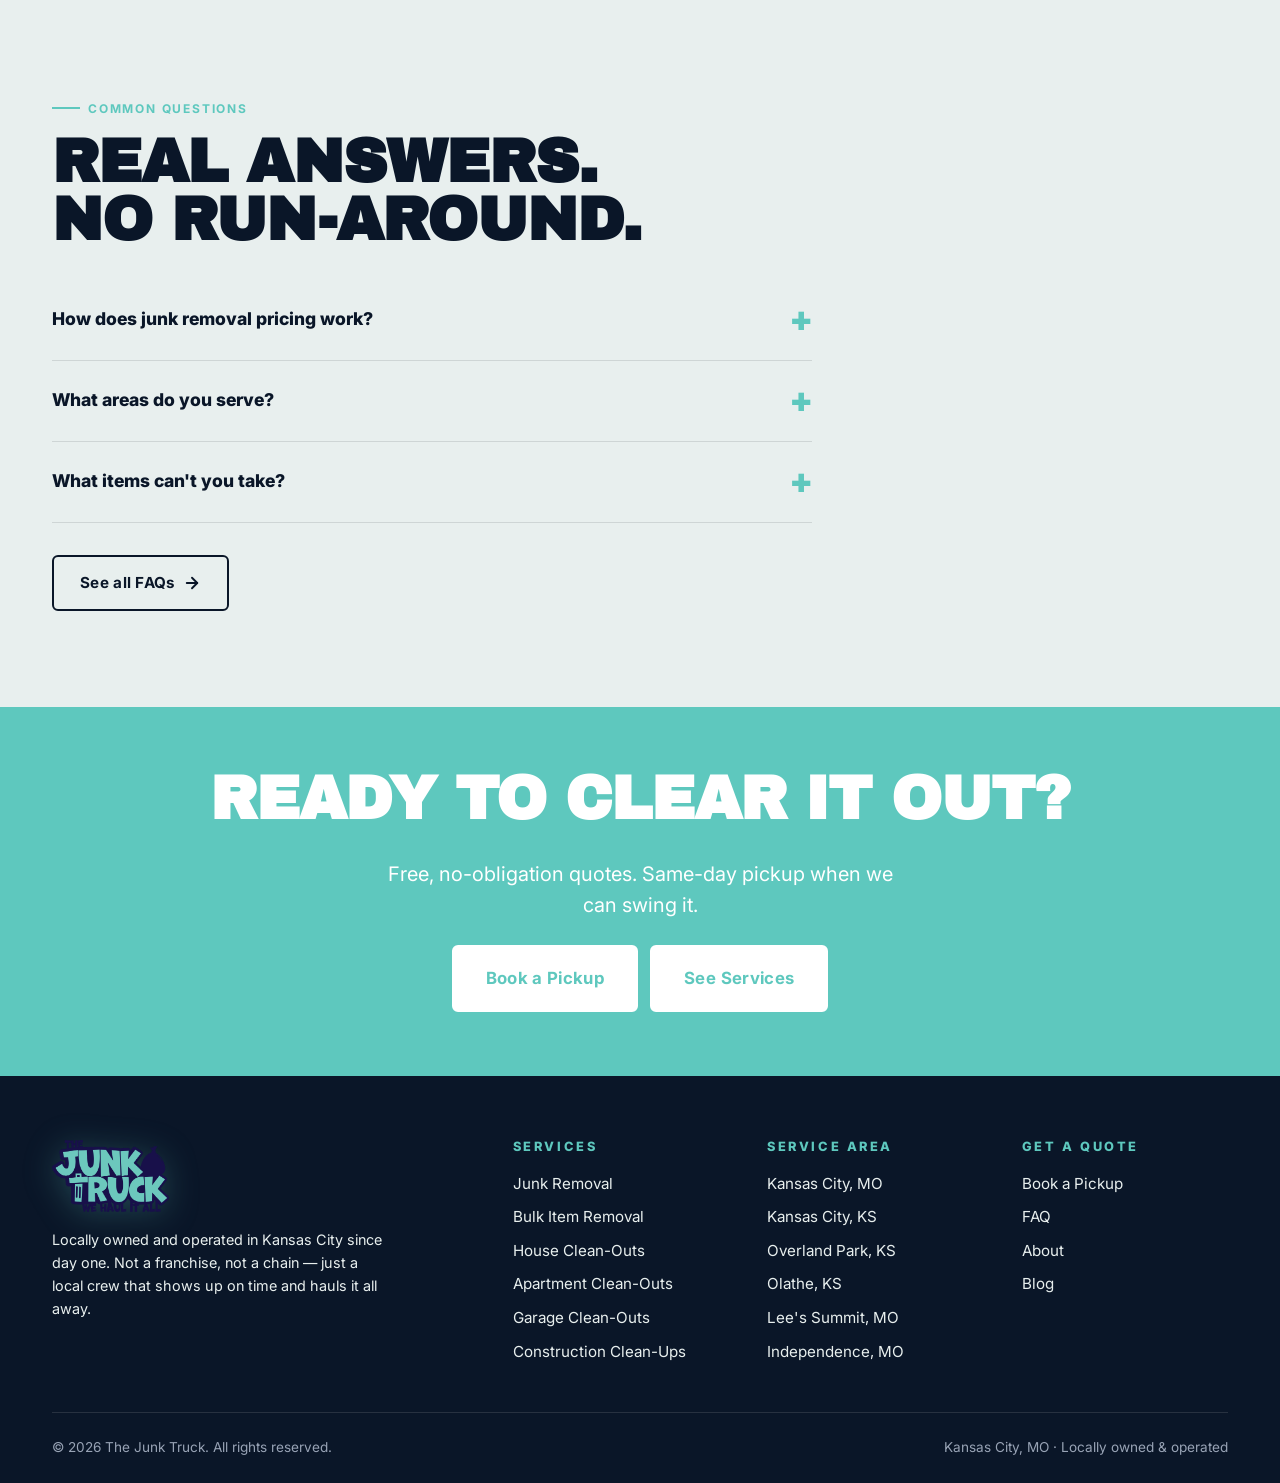
==== commit 85d668a8: "Apply Collin Grote (Junk Truck) client changes Click-to-call (request 7f28d83e): - Added "Call (816)" ====
--- a/index.html
+++ b/index.html
@@ -41,7 +41,7 @@
   "name": "The Junk Truck",
   "description": "Locally owned junk removal and hauling company serving the Kansas City metro.",
   "url": "https://kinggavint.github.io/junk-truck-proof",
-  "telephone": "",
+  "telephone": "+1-816-298-9995",
   "priceRange": "$$",
   "image": "https://kinggavint.github.io/junk-truck-proof/assets/images/hero-truck.webp",
   "address": {
@@ -101,6 +101,7 @@
         </ul>
       </nav>
       <div class="nav-cta">
+        <a href="tel:+18162989995" class="btn btn-outline" aria-label="Call The Junk Truck at (816) 298-9995">📞 (816) 298-9995</a>
         <a href="book.html" class="btn btn-primary">Book a Pickup</a>
       </div>
       <button class="nav-toggle" aria-expanded="false" aria-controls="mobile-menu" aria-label="Toggle menu">
@@ -117,6 +118,7 @@
 <li><a href="blog.html">Blog</a></li>
 <li><a href="faq.html">FAQ</a></li>
 
+      <li><a href="tel:+18162989995" class="btn btn-outline" aria-label="Call The Junk Truck">📞 Call (816) 298-9995</a></li>
       <li><a href="book.html" class="btn btn-primary">Book a Pickup</a></li>
     </ul>
   </div>
--- a/css/styles.css
+++ b/css/styles.css
@@ -247,11 +247,12 @@
   color: var(--ink);
 }
 .nav-links a.active { color: var(--orange); }
-.nav-cta { display: none; }
+.nav-cta { display: none; gap: 0.625rem; align-items: center; }
 
 @media (min-width: 960px) {
   .nav-links, .nav-cta { display: flex; }
 }
+.nav-cta .btn-outline { white-space: nowrap; }
 
 .nav-toggle {
   display: flex;
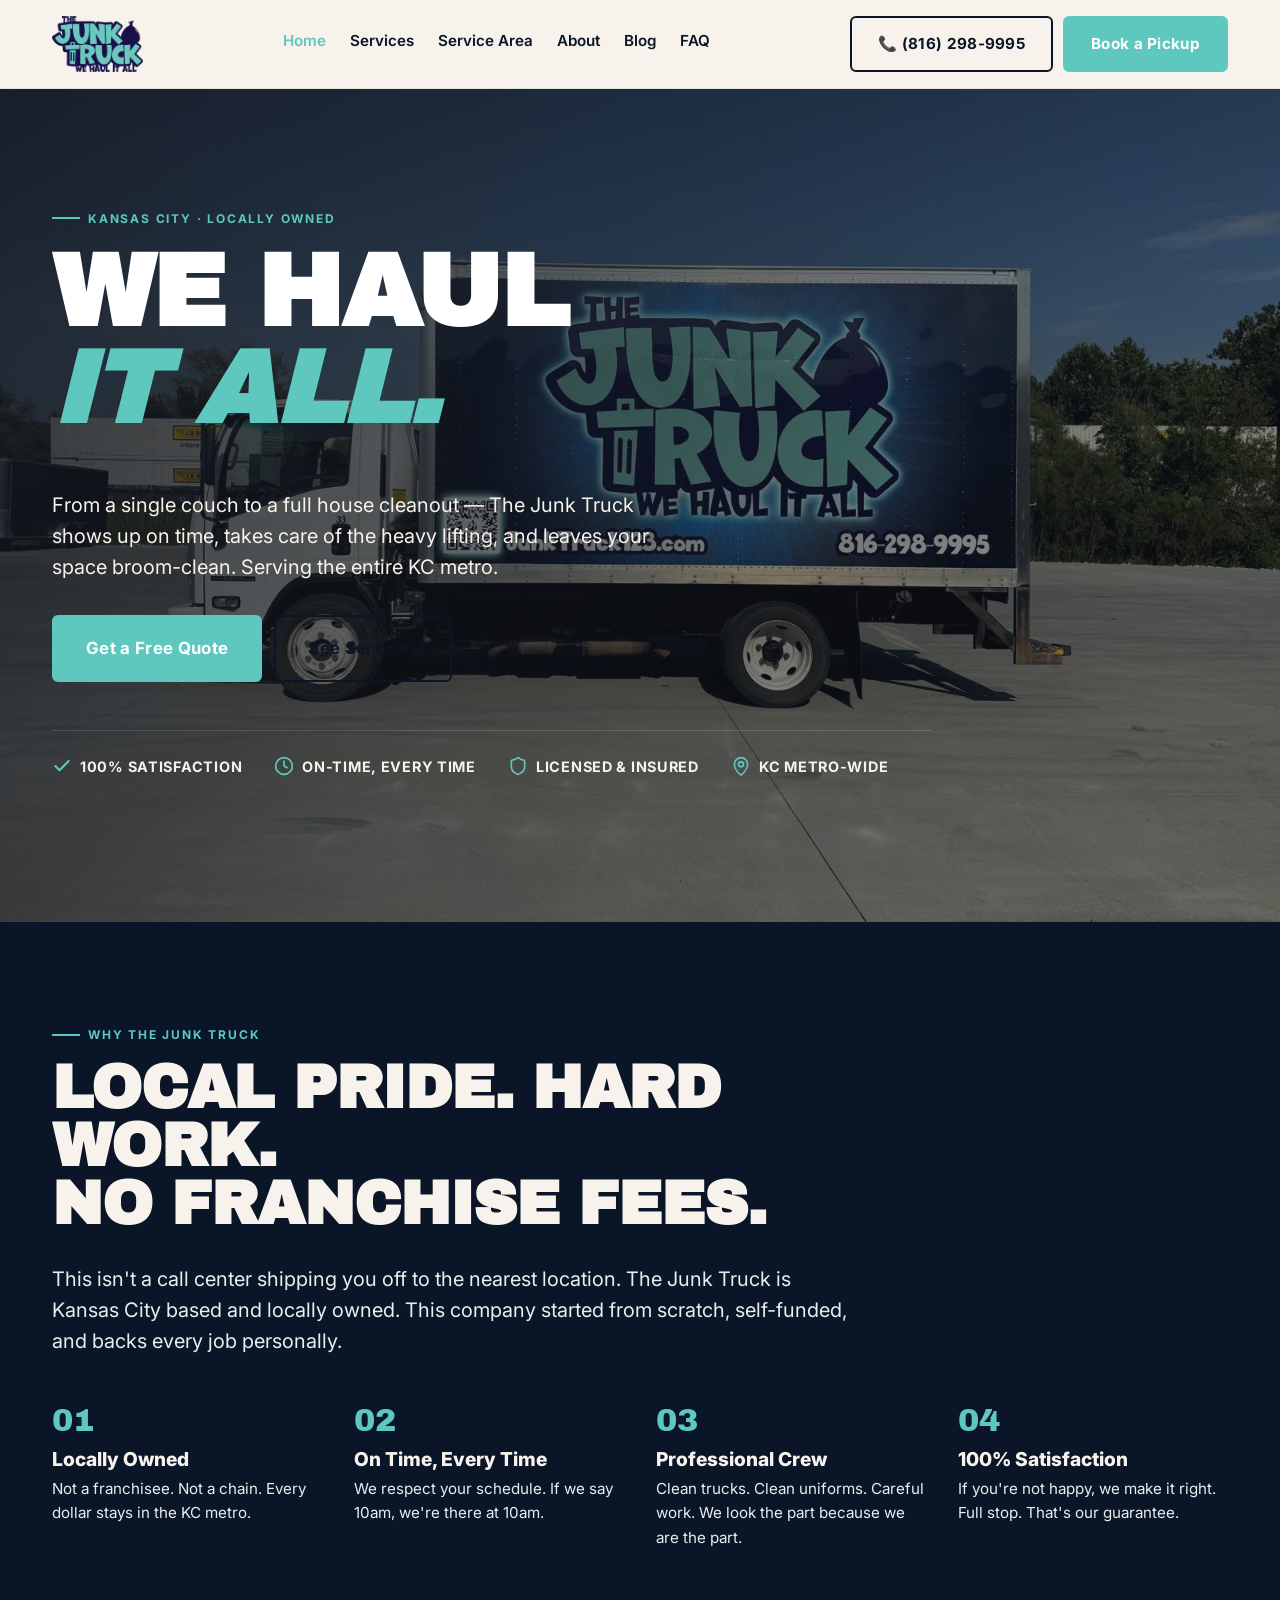
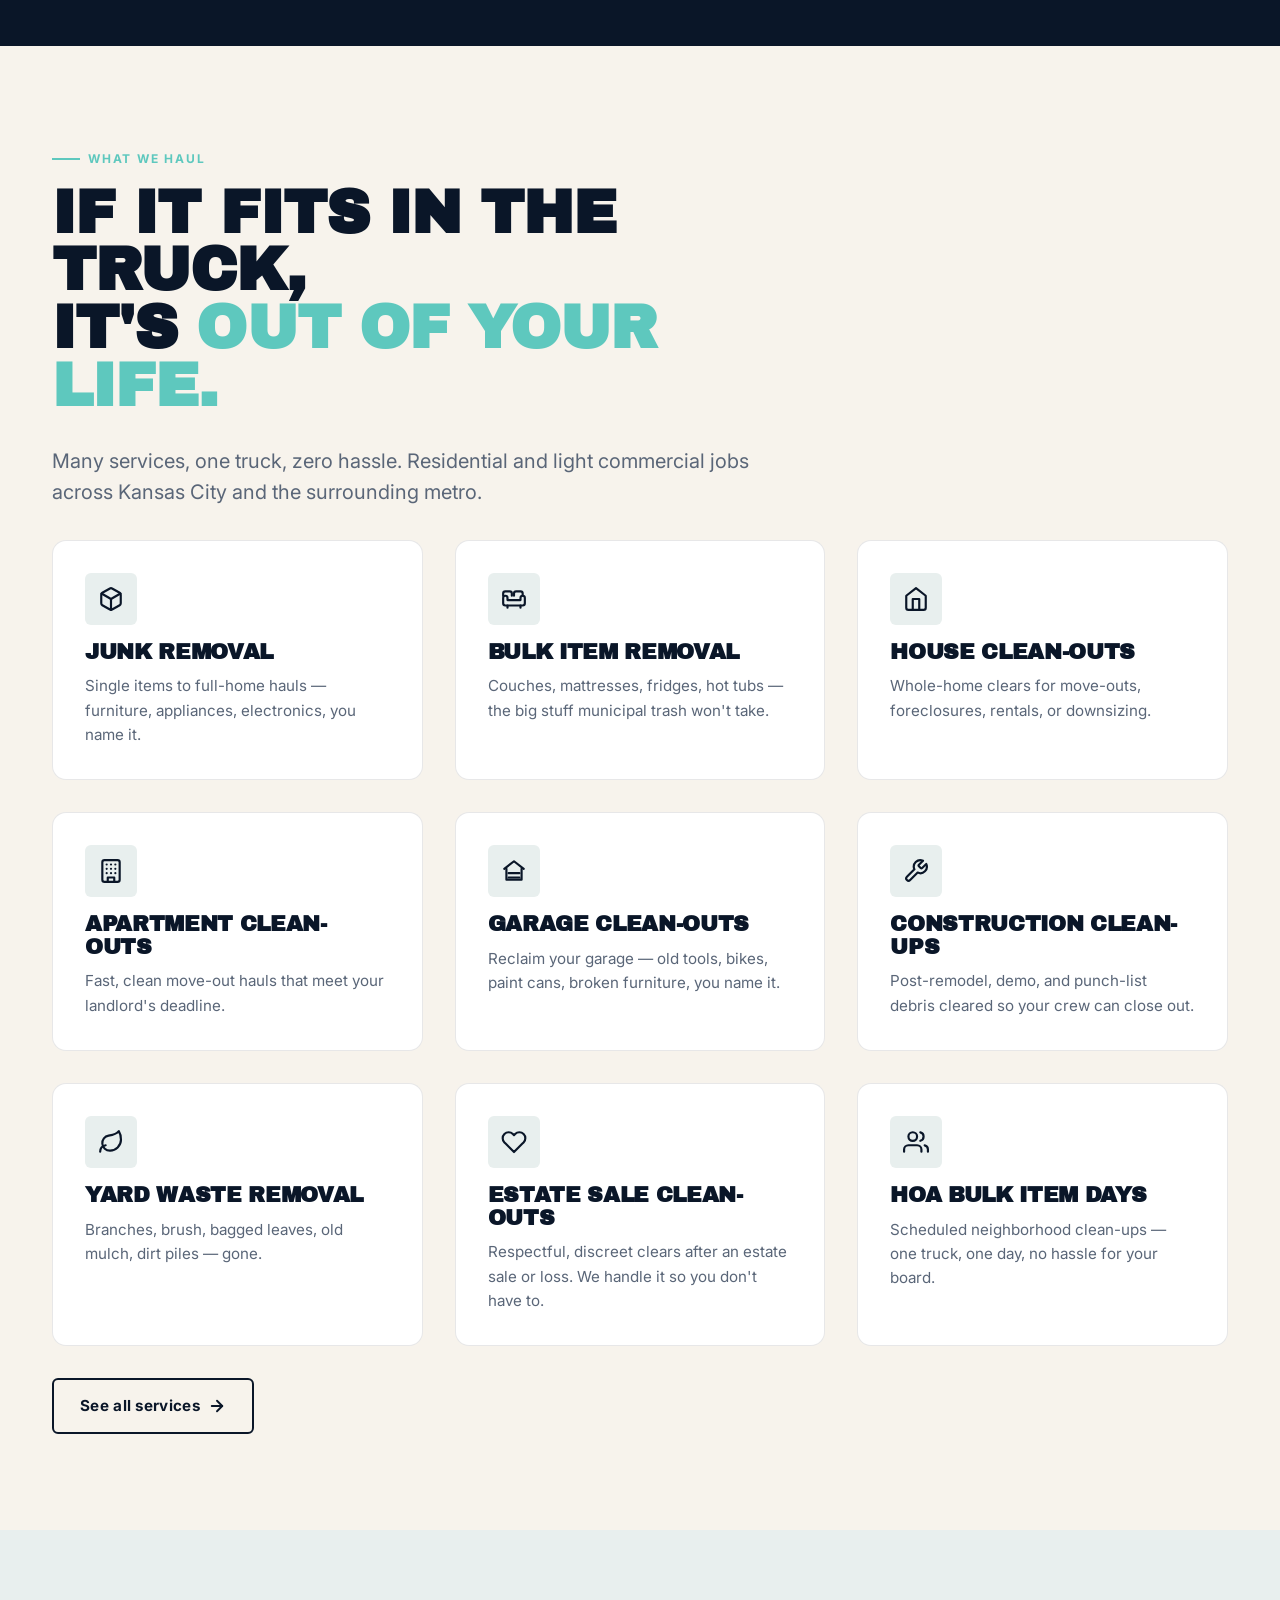
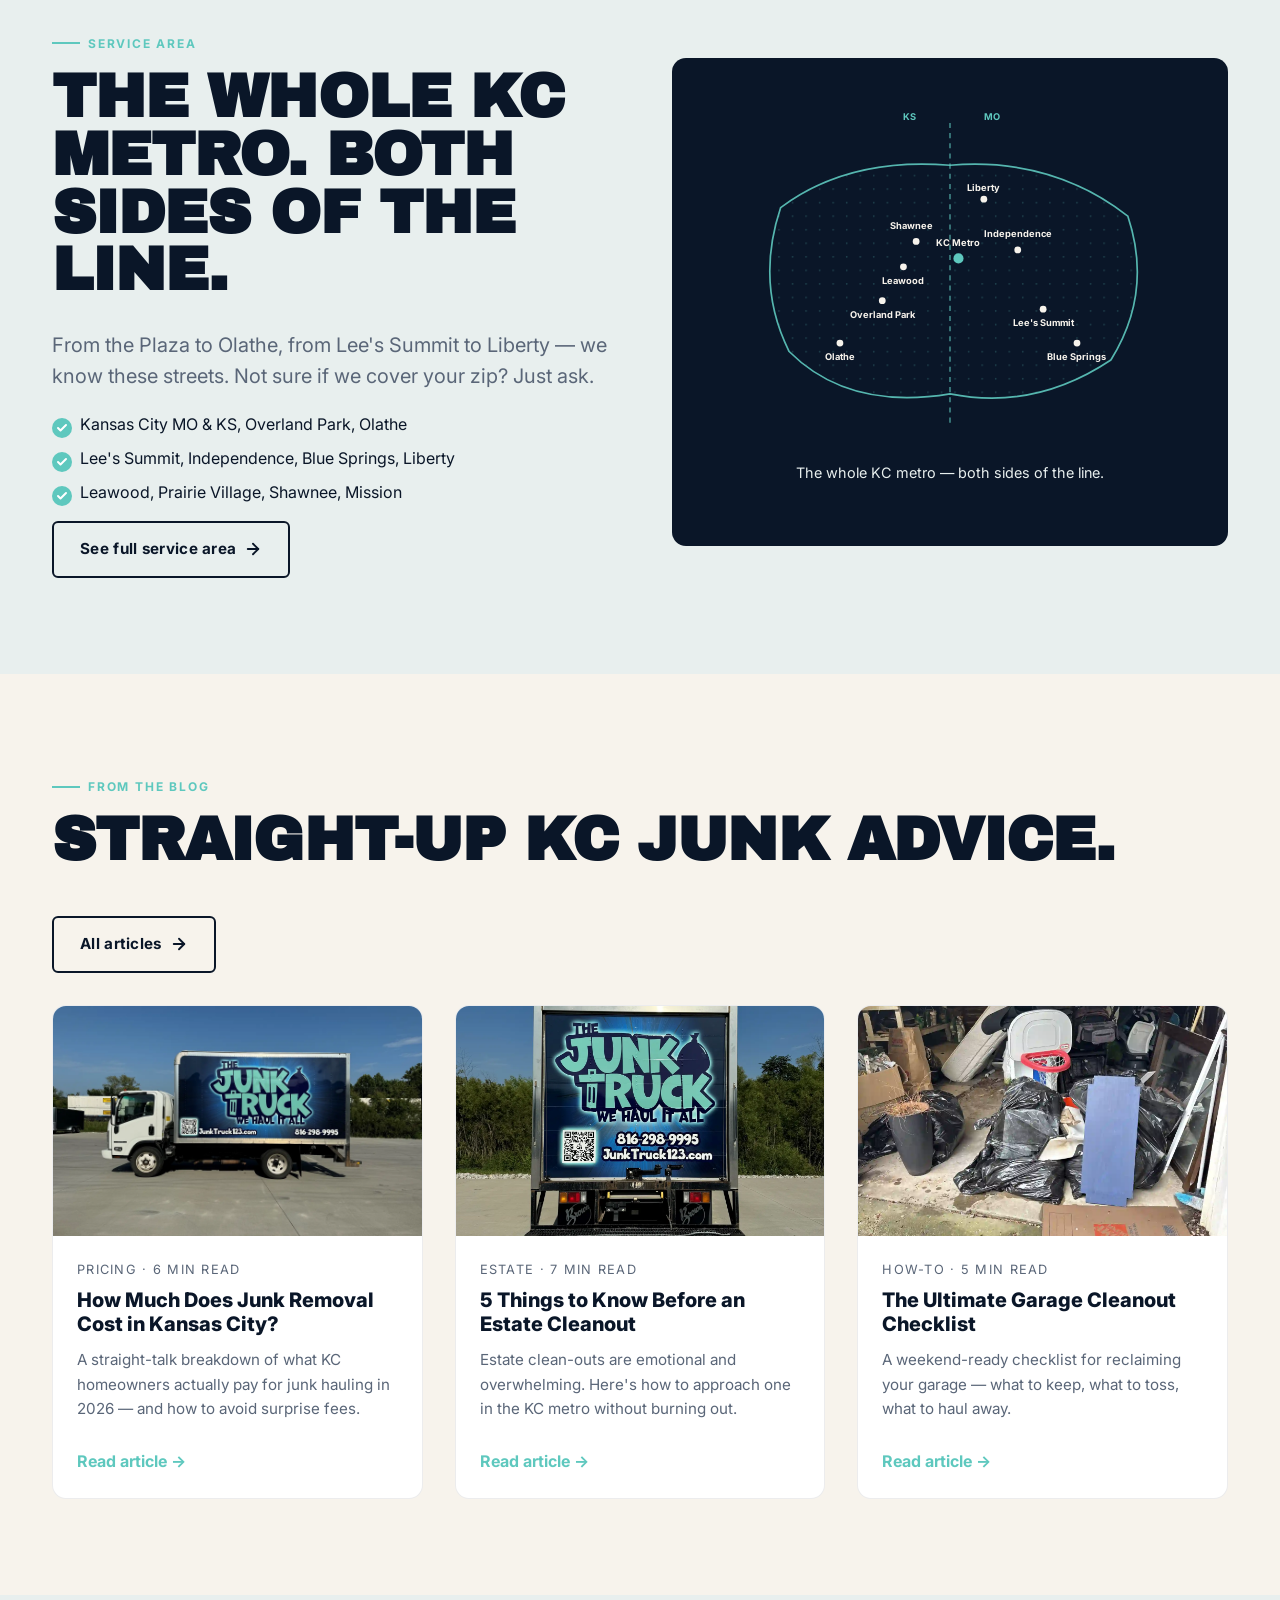
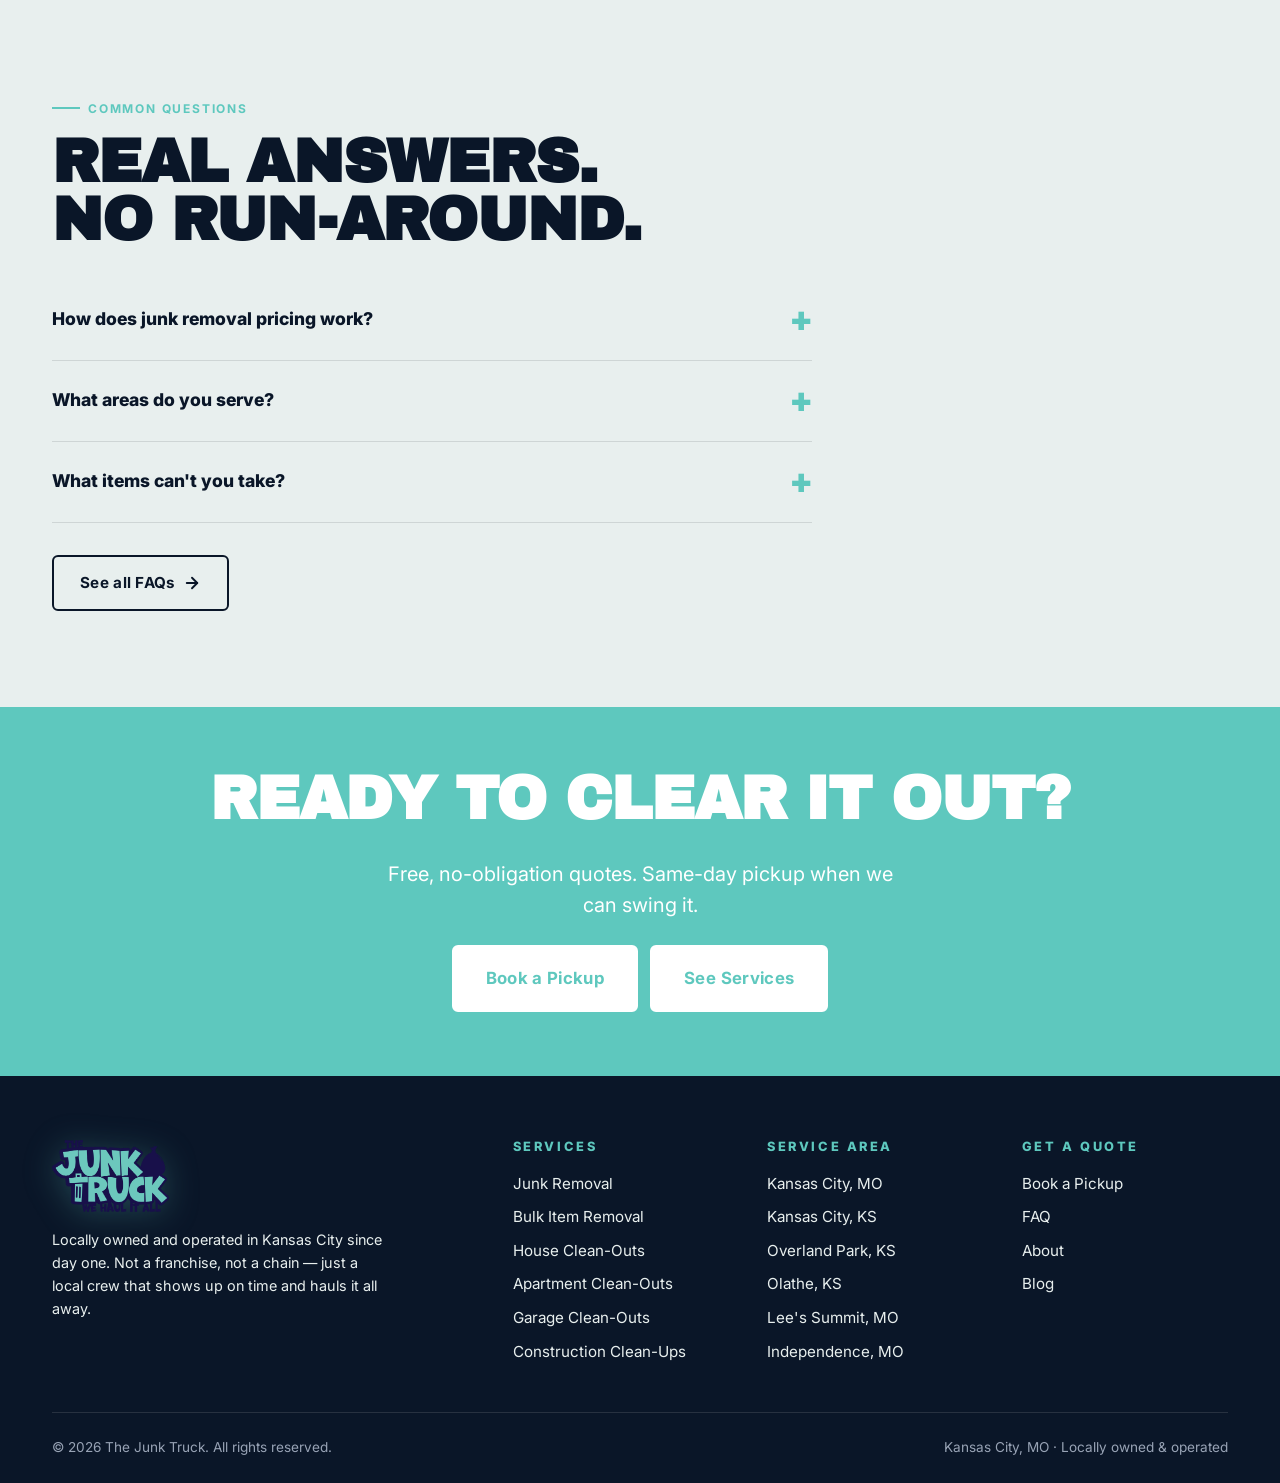
==== commit 39f36113: "Apply Collin Grote client changes (02b41961): - index: Why The Junk Truck paragraph rewritten per ve" ====
--- a/index.html
+++ b/index.html
@@ -152,7 +152,7 @@
   <div class="container">
     <span class="eyebrow">Why The Junk Truck</span>
     <h2 id="why-heading" style="max-width: 18ch;">Local pride. Hard work.<br>No franchise fees.</h2>
-    <p class="lead max-measure" style="color: var(--bone);">This isn't a call center shipping you off to the nearest location. It's a Kansas City resident who started this company from scratch, self-funded, and backs every job personally.</p>
+    <p class="lead max-measure" style="color: var(--bone);">This isn't a call center shipping you off to the nearest location. The Junk Truck is Kansas City based and locally owned. This company started from scratch, self-funded, and backs every job personally.</p>
     <div class="feature-row" style="margin-top: var(--s-7);">
       <div class="feature">
         <span class="num">01</span>
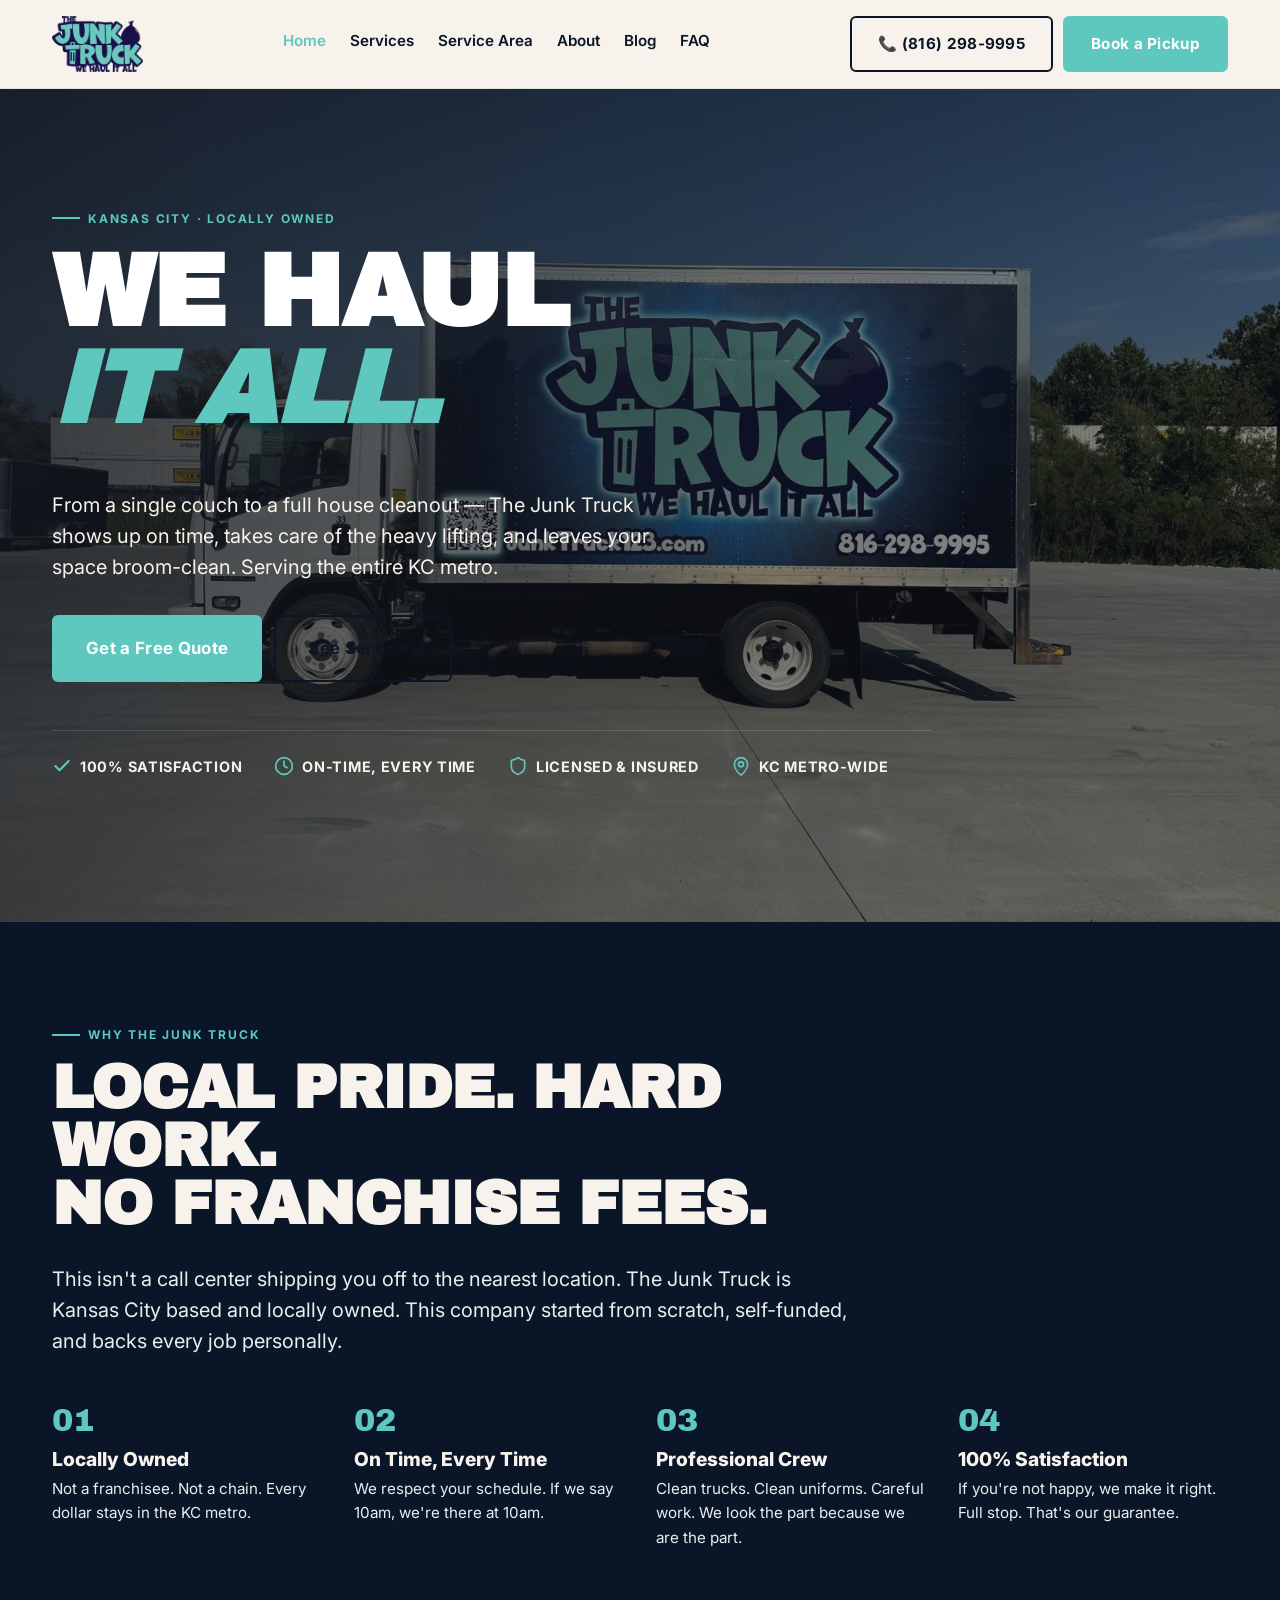
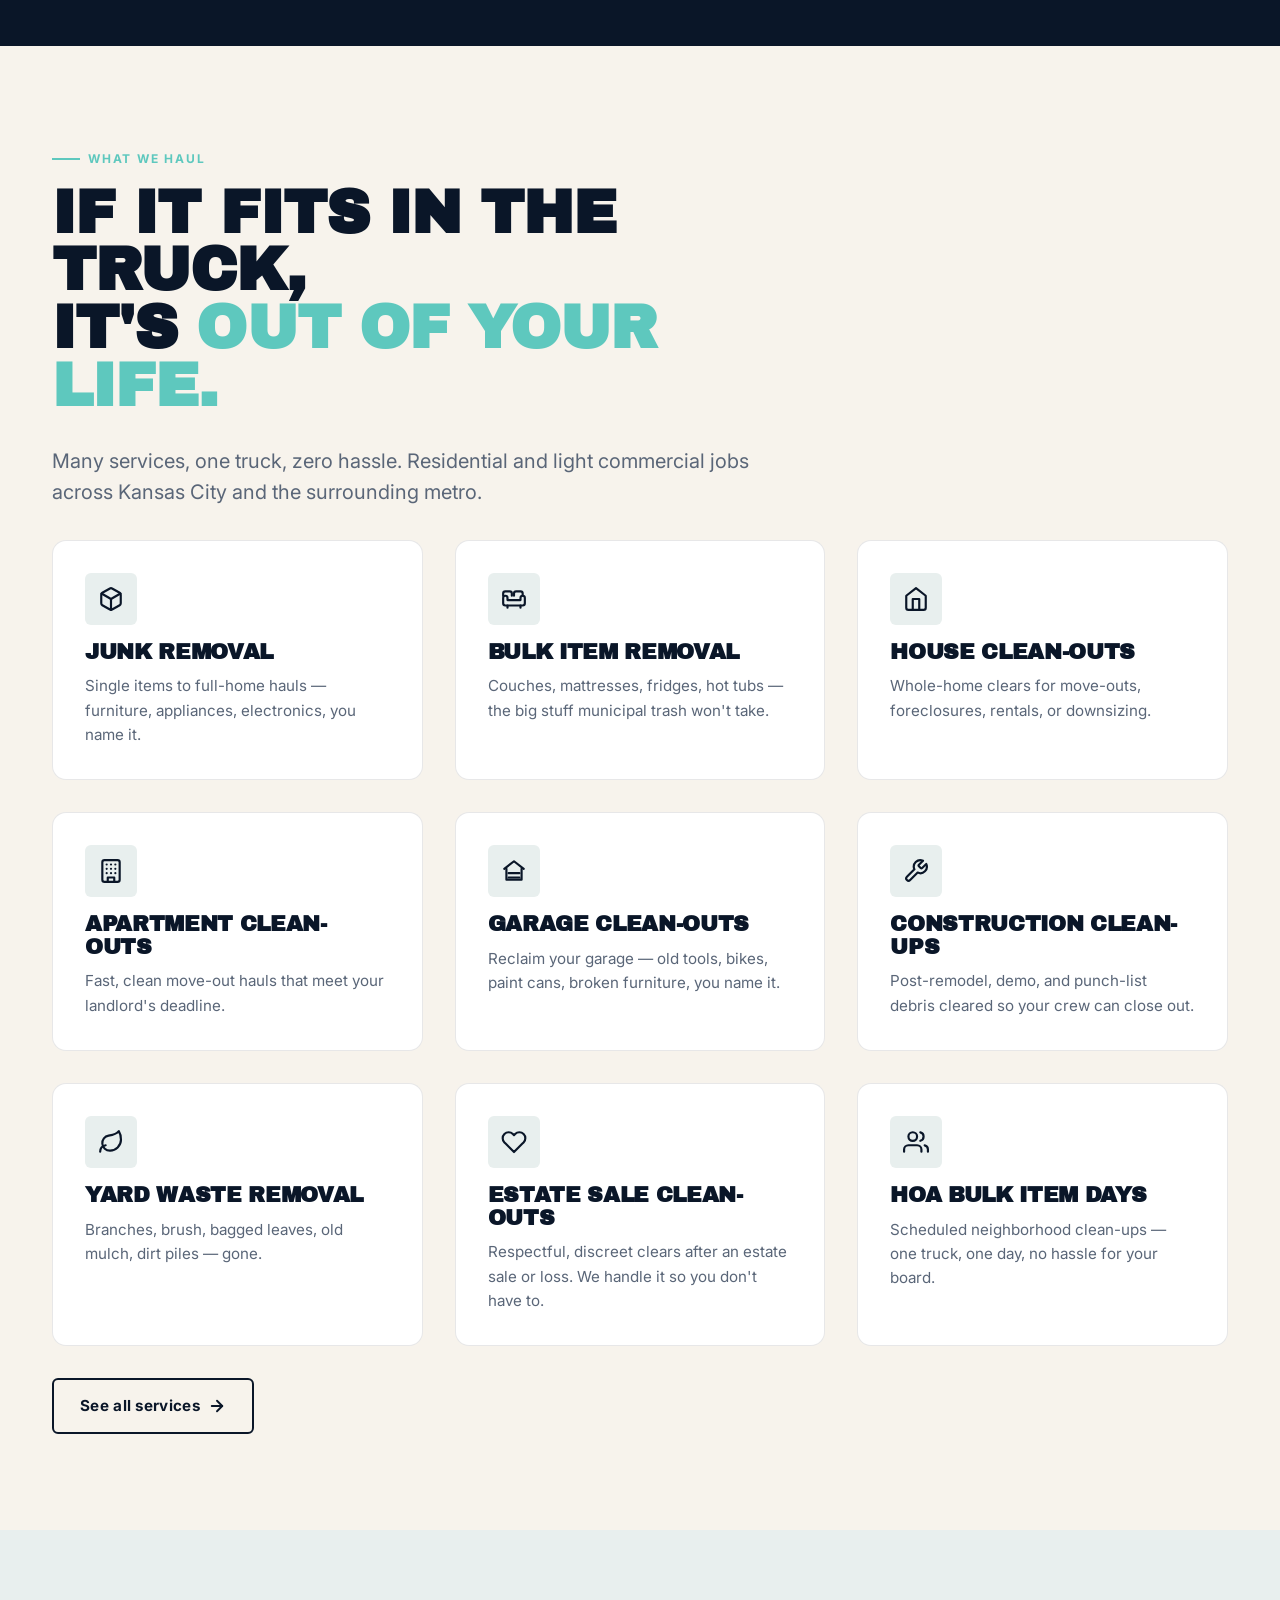
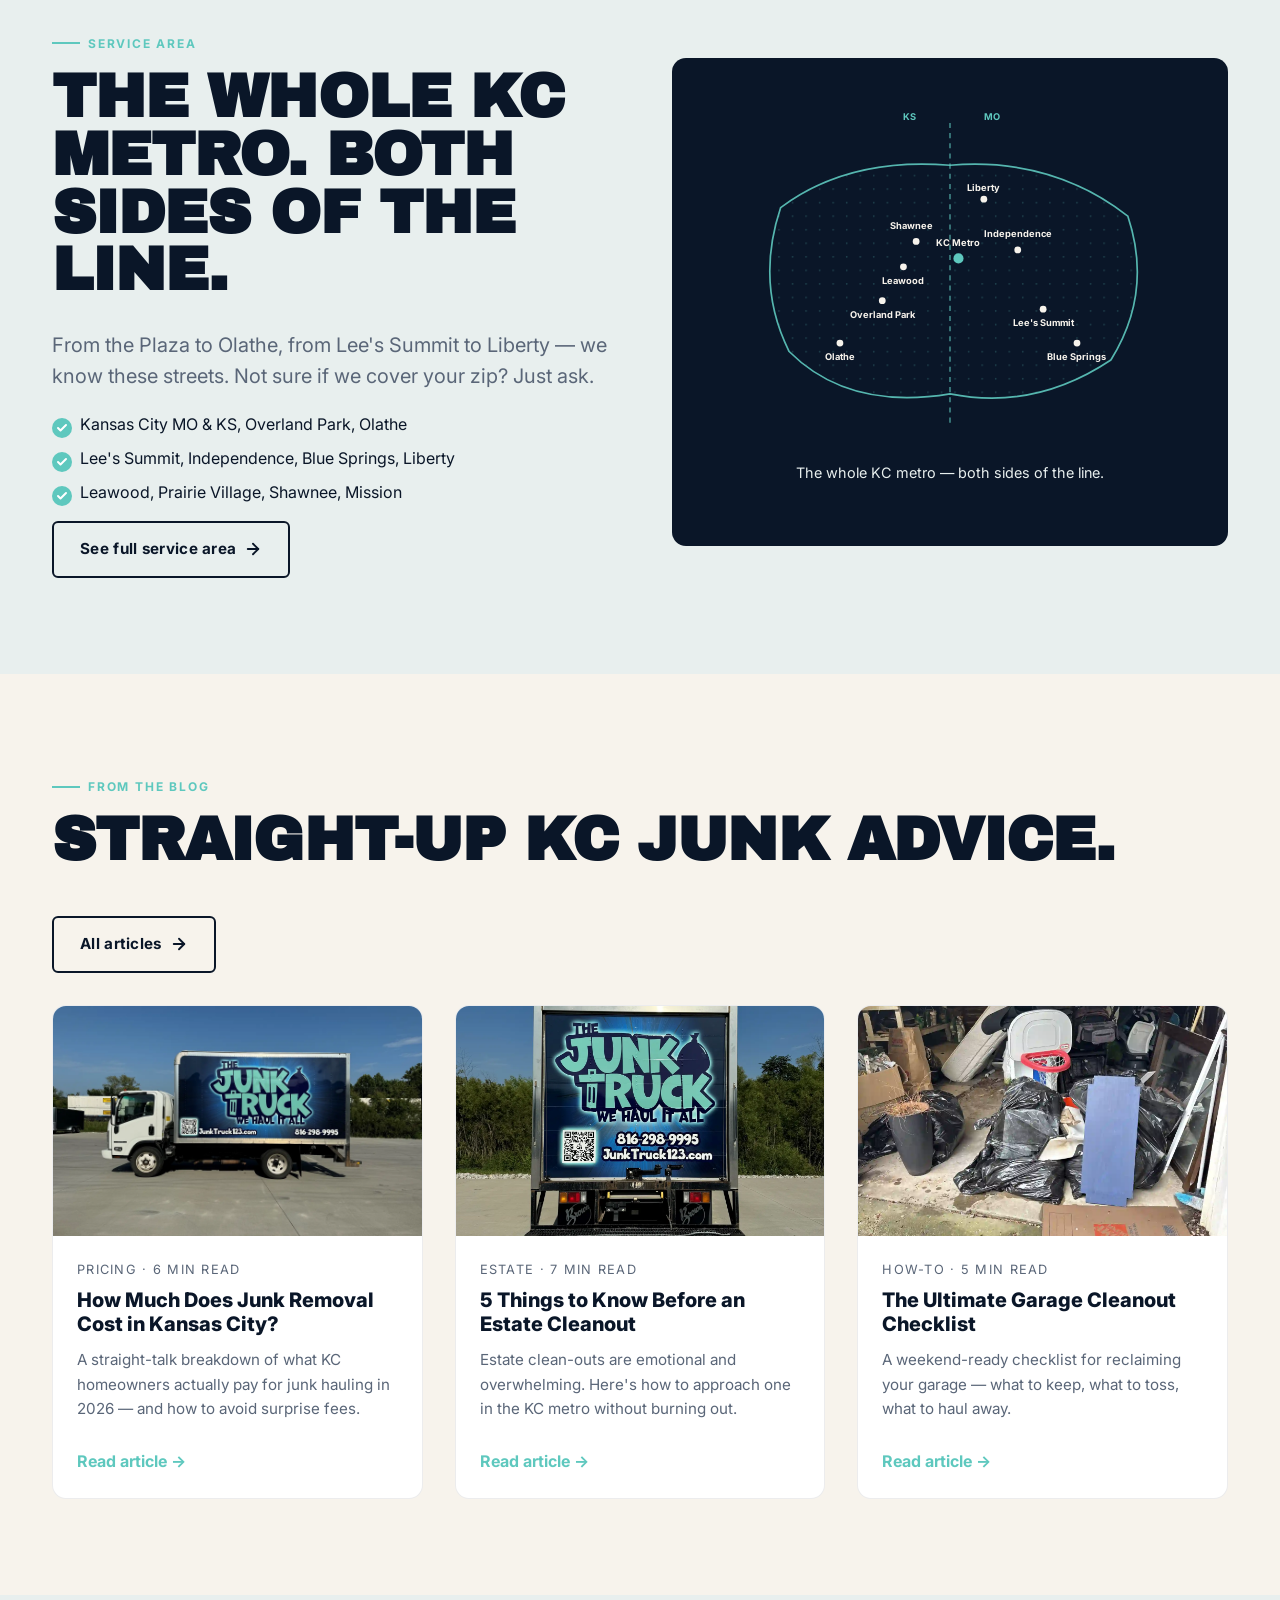
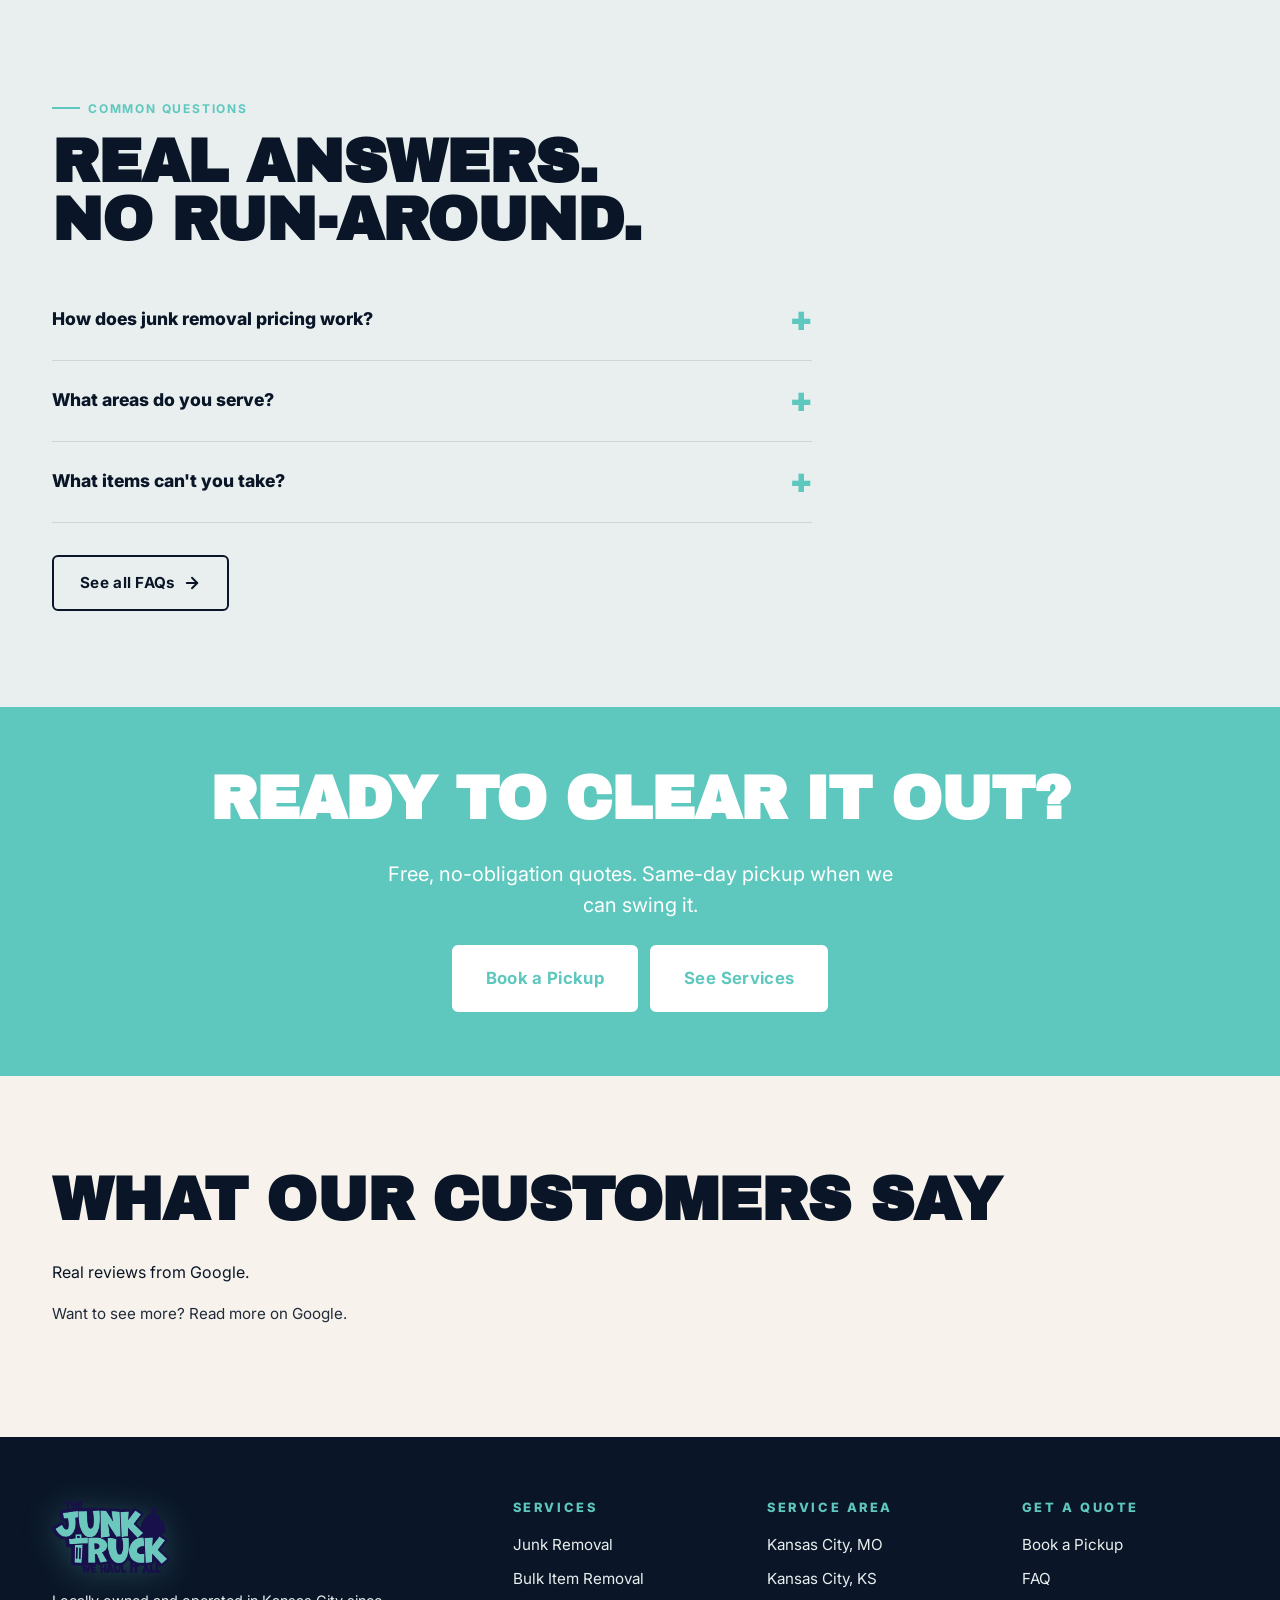
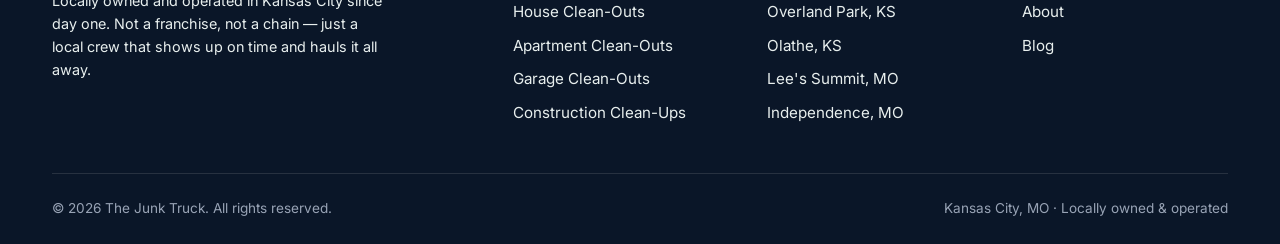
==== commit bf753be9: "Add Google reviews section + fix About copy" ====
--- a/index.html
+++ b/index.html
@@ -396,6 +396,23 @@
 </section>
 
 </main>
+<!-- Reviews -->
+<section id="reviews" class="section">
+  <div class="container">
+    <h2>What our customers say</h2>
+    <p class="muted">Real reviews from Google.</p>
+
+    <div class="reviews-embed" aria-label="Google reviews">
+      <script src="https://static.elfsight.com/platform/platform.js" async></script>
+      <div class="elfsight-app-REPLACE_WITH_WIDGET_ID" data-elfsight-app-lazy></div>
+      <noscript>Reviews require JavaScript to load.</noscript>
+    </div>
+
+    <p class="fineprint">Want to see more? <a href="https://www.google.com/search?q=The+Junk+Truck+Kansas+City+reviews" target="_blank" rel="noopener">Read more on Google</a>.</p>
+  </div>
+</section>
+
+
 <footer class="site-footer">
   <div class="container">
     <div class="footer-grid">
--- a/css/styles.css
+++ b/css/styles.css
@@ -734,3 +734,7 @@
   z-index: 100;
 }
 .skip-link:focus { top: 0; }
+
+/* Reviews */
+.reviews-embed{margin-top:16px;}
+.fineprint{font-size:0.95rem; opacity:.9; margin-top:12px;}
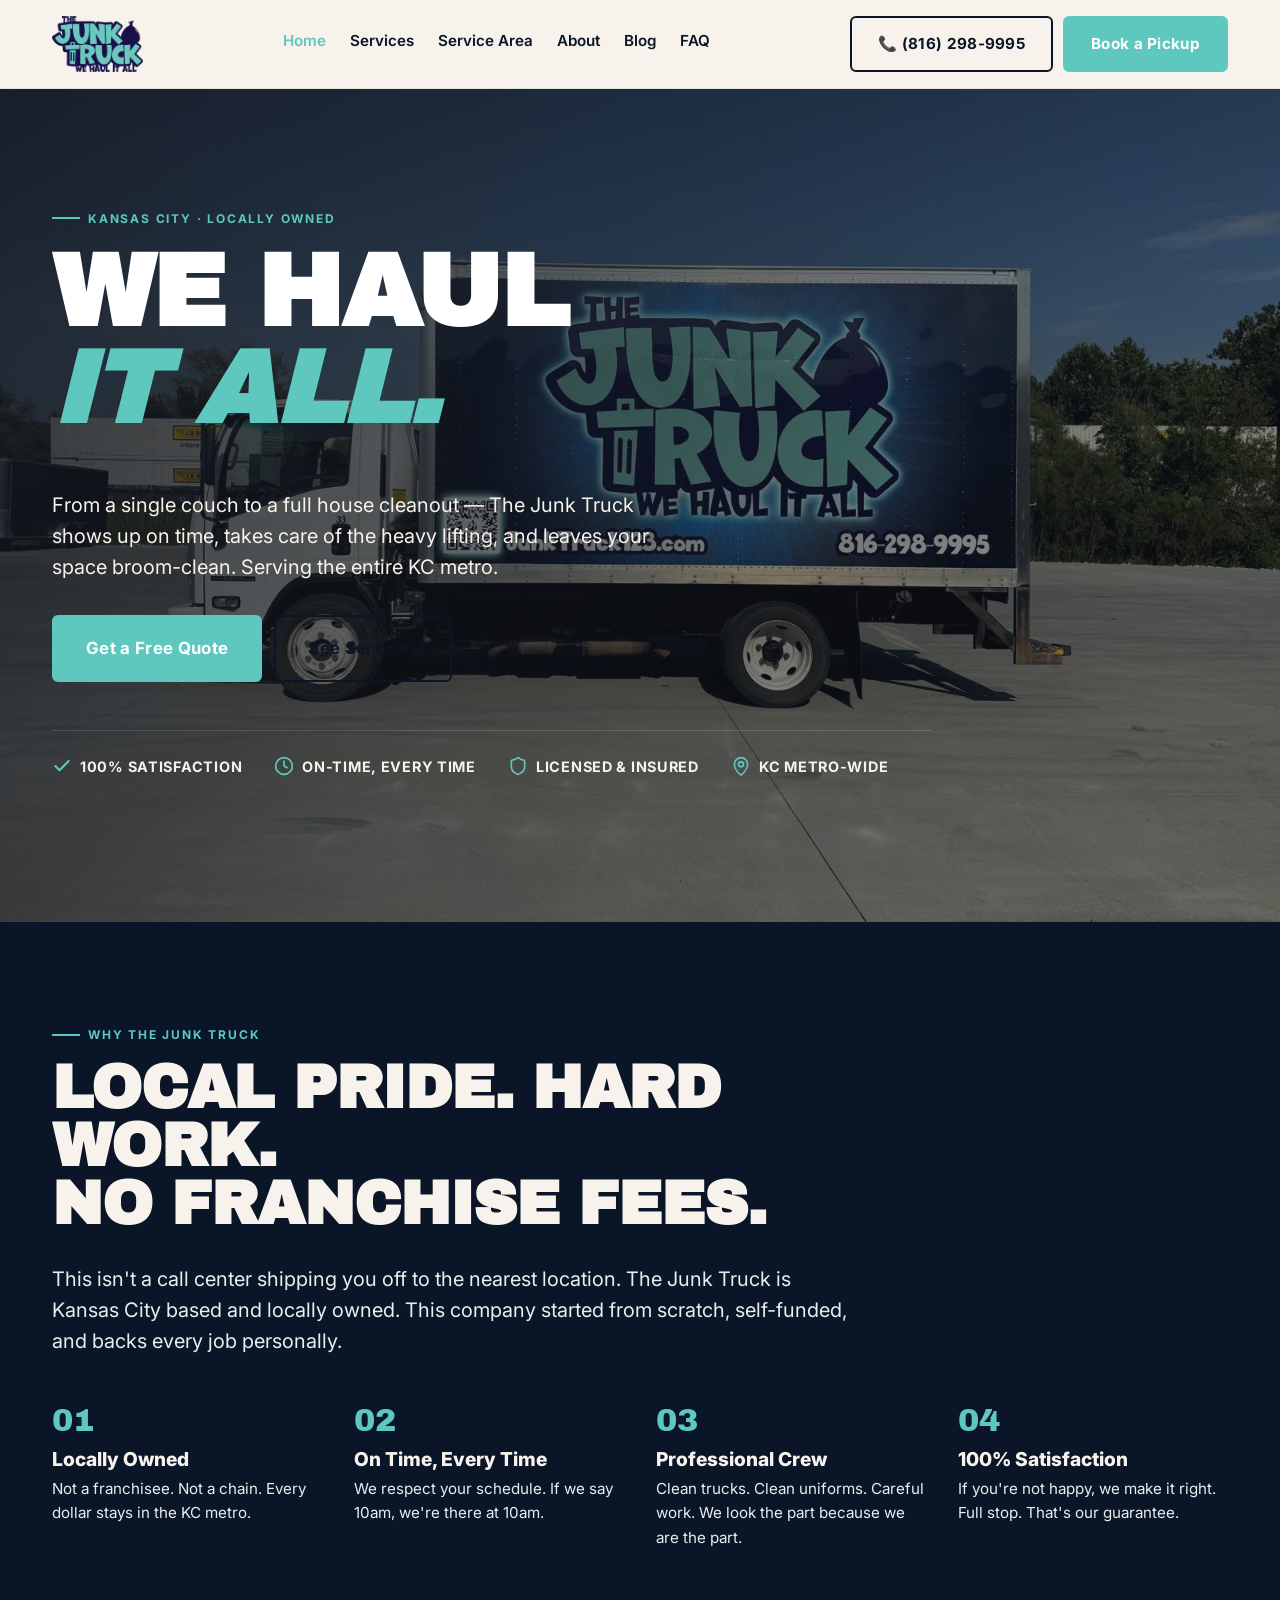
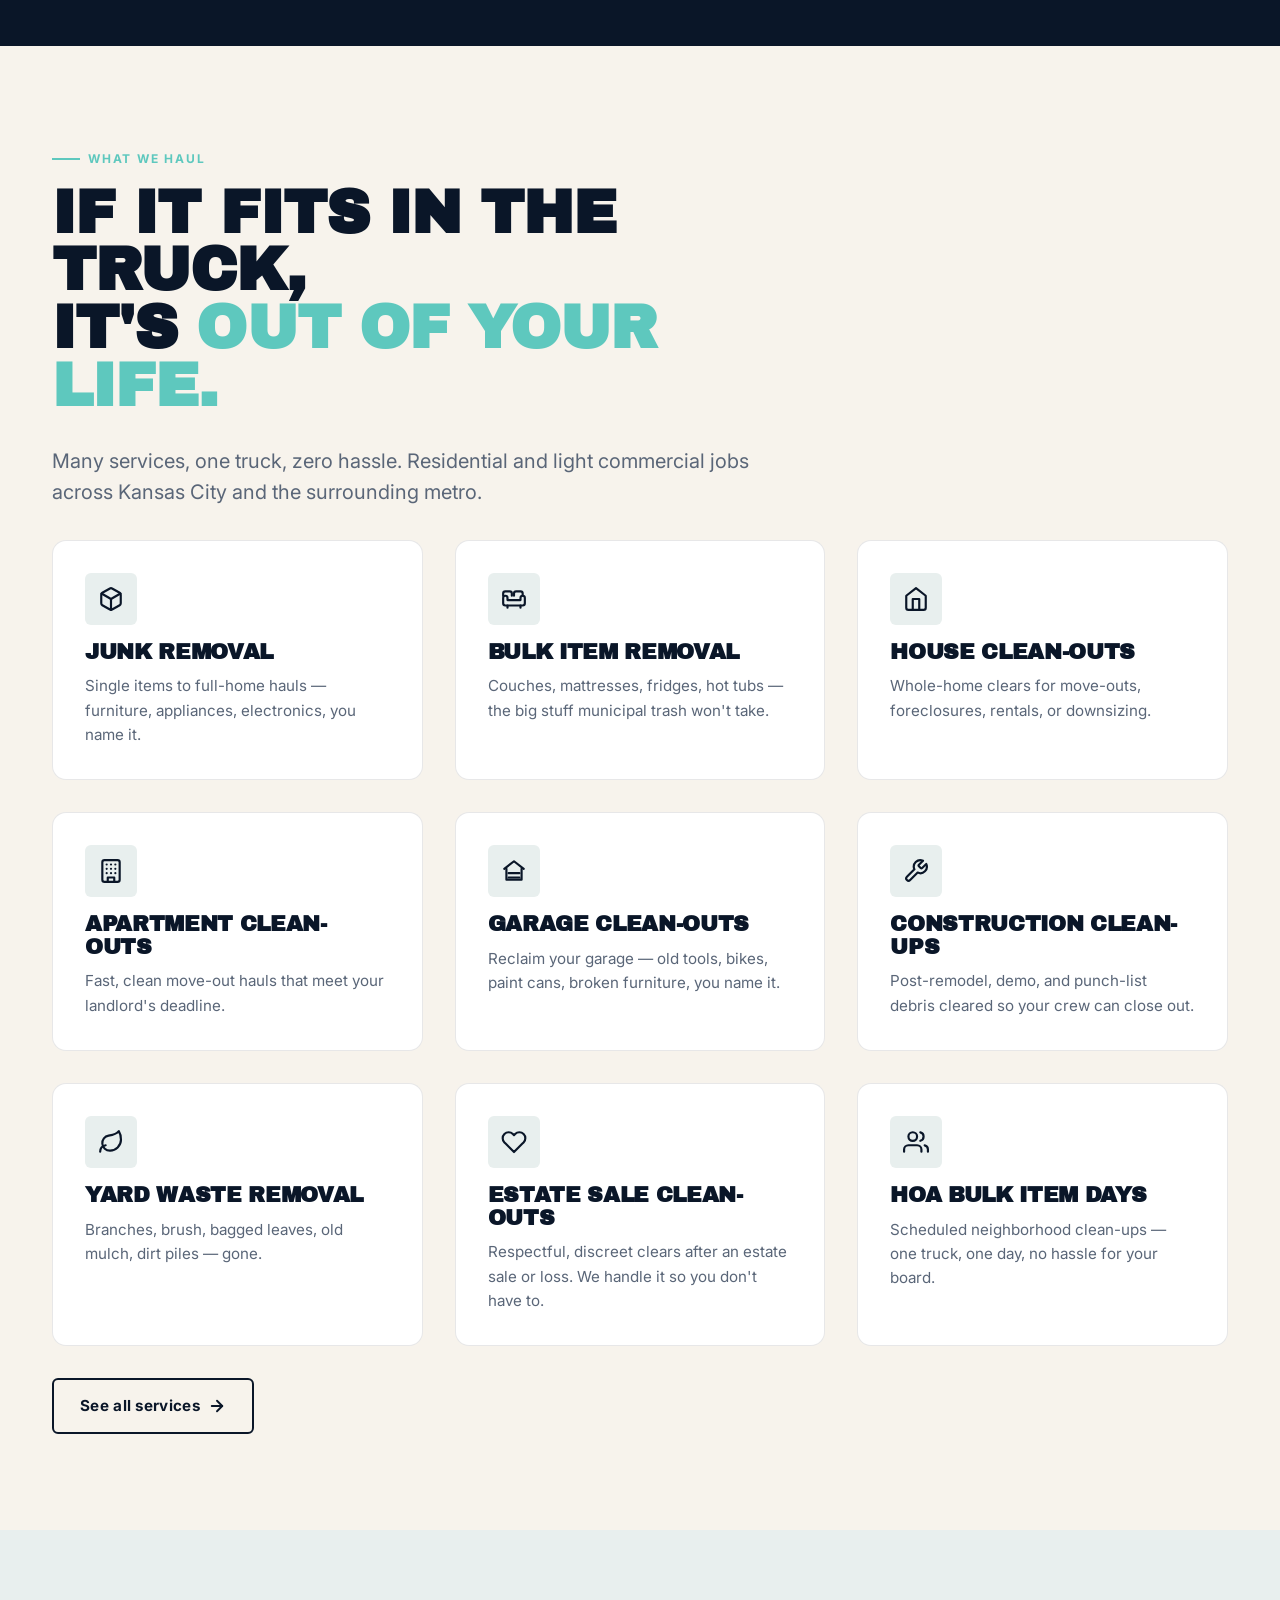
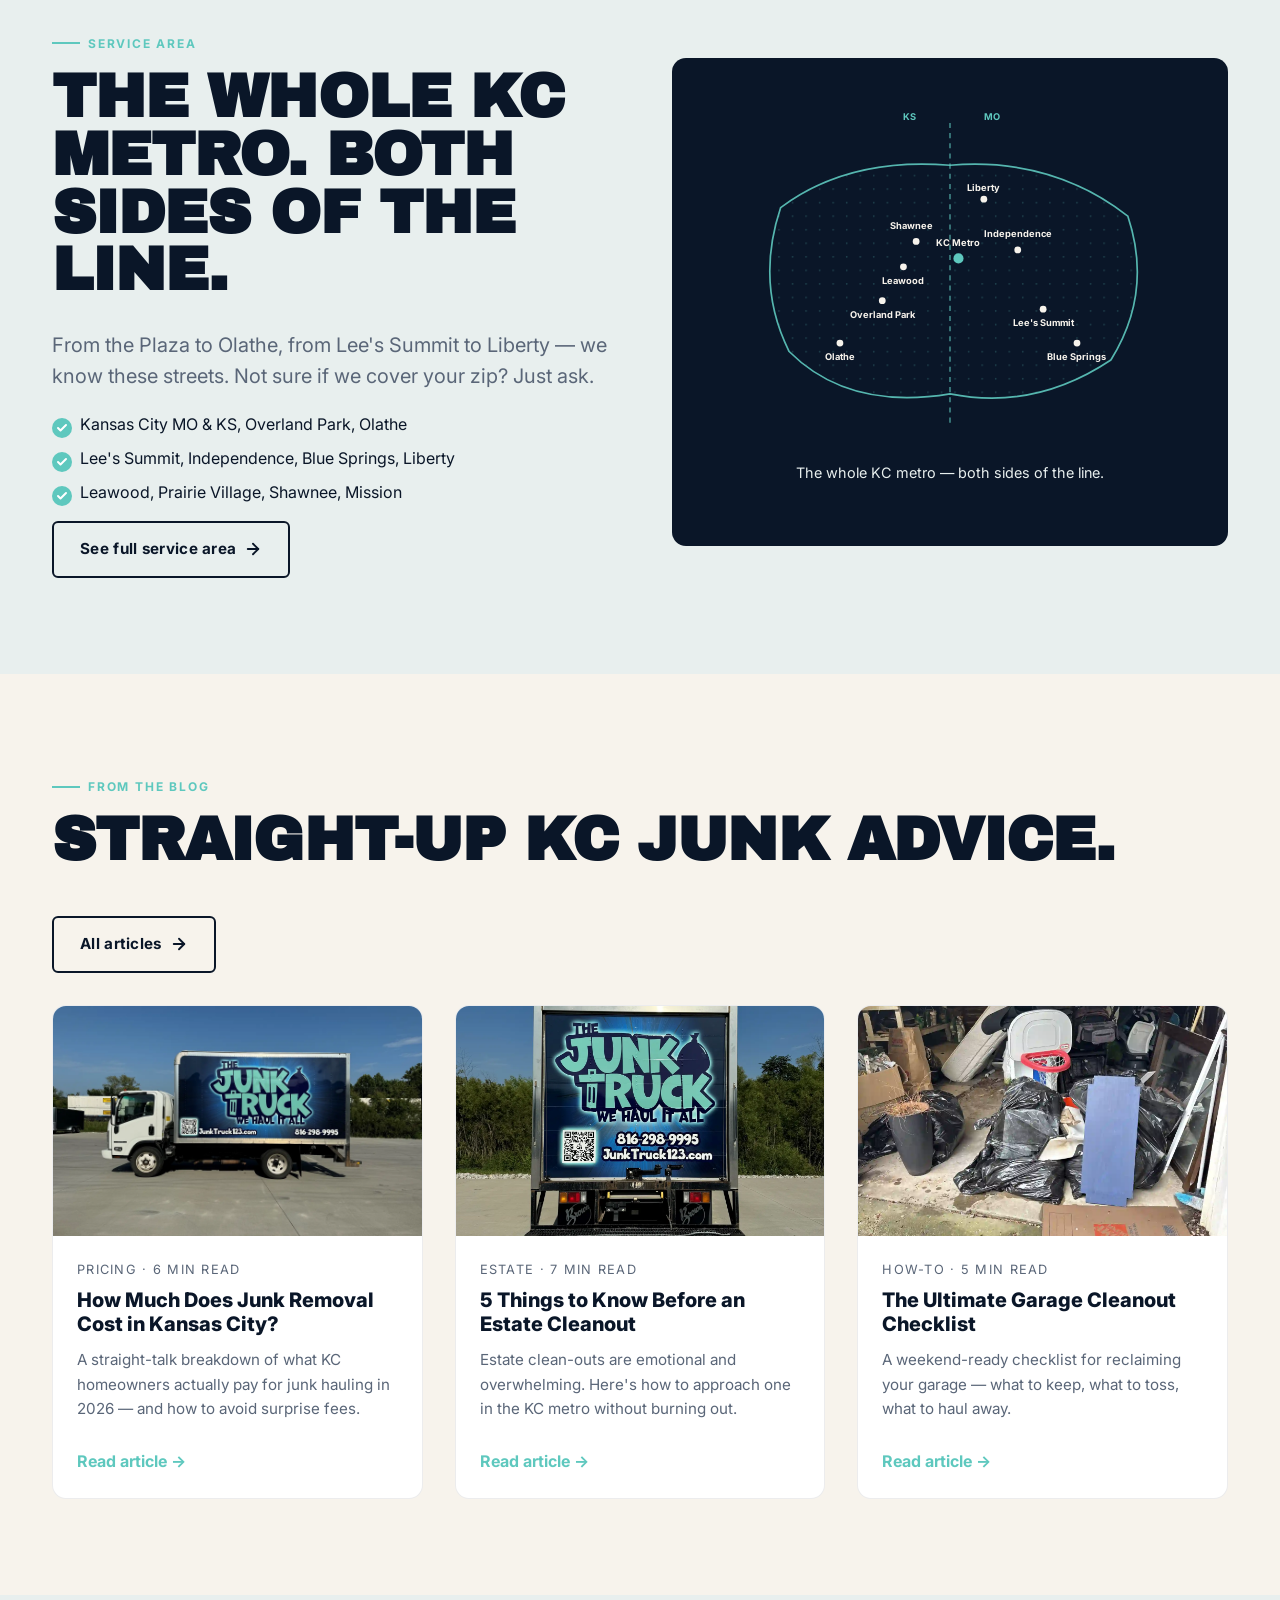
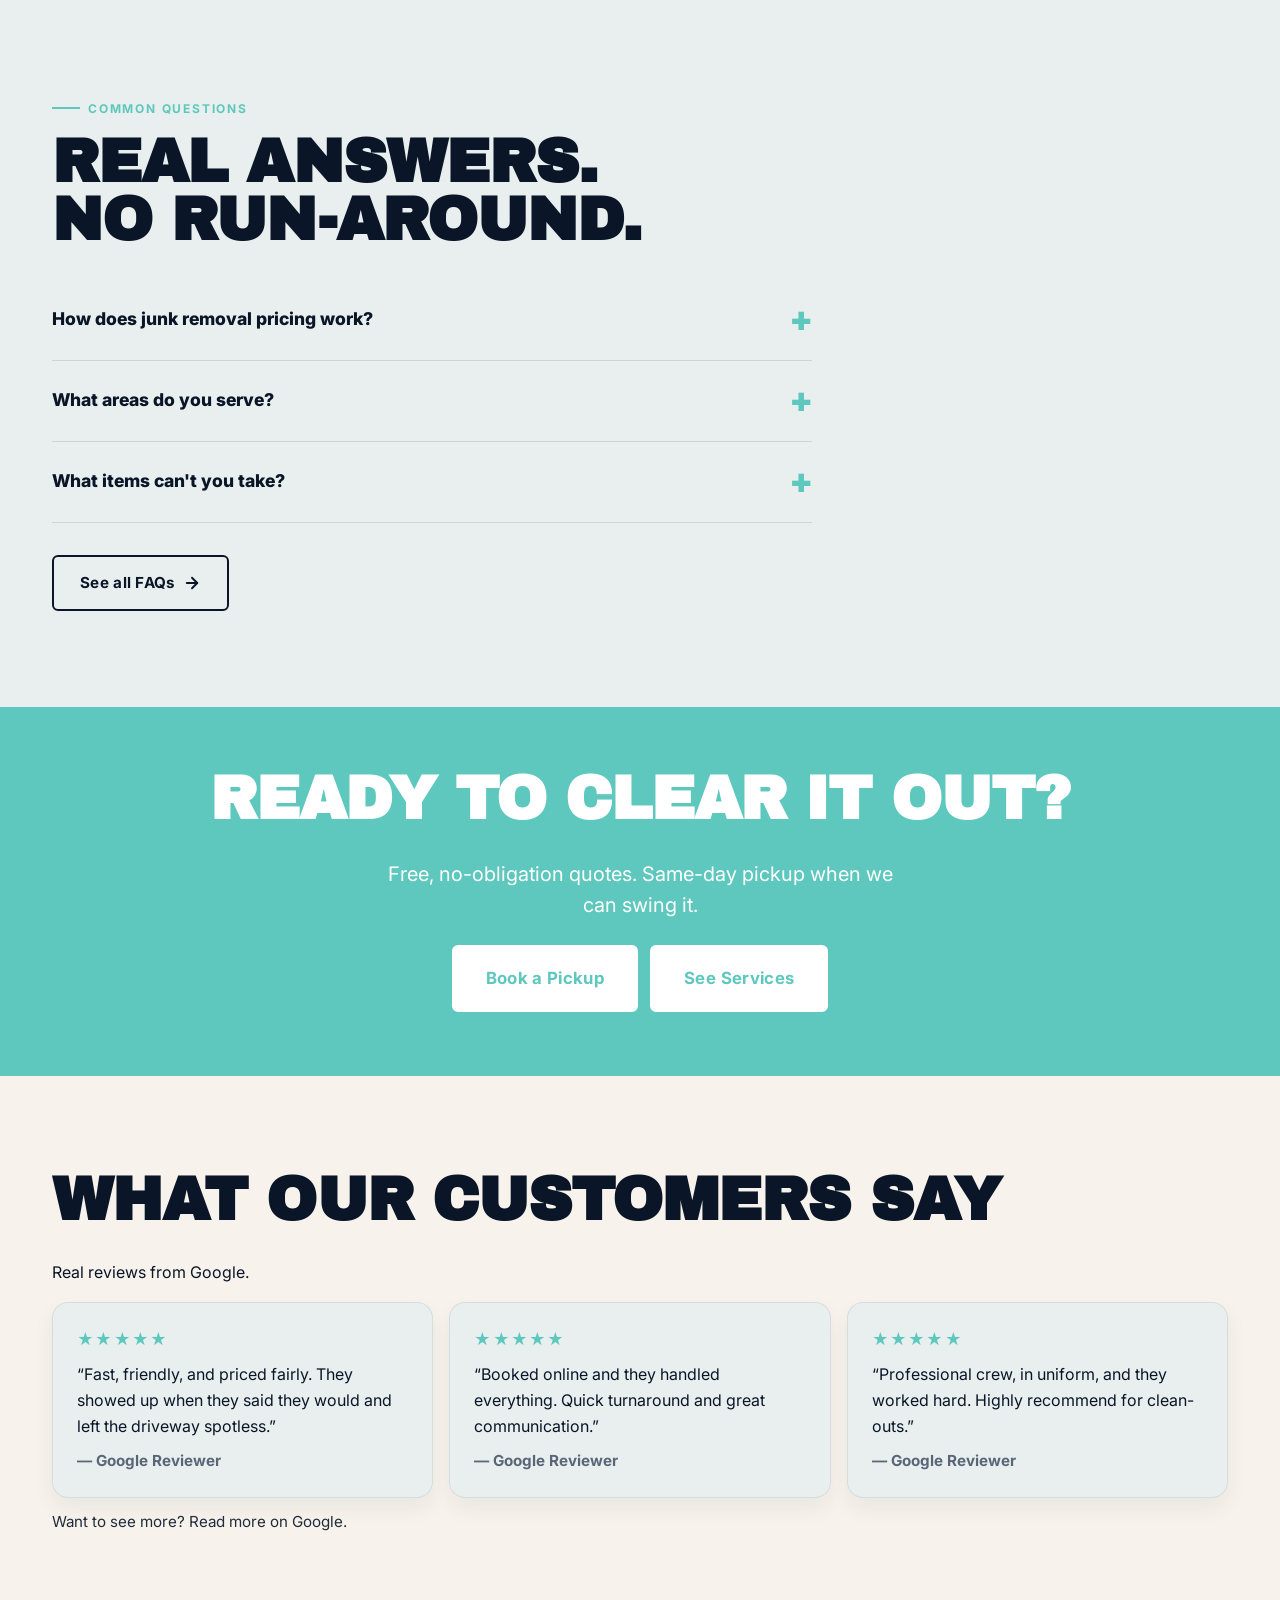
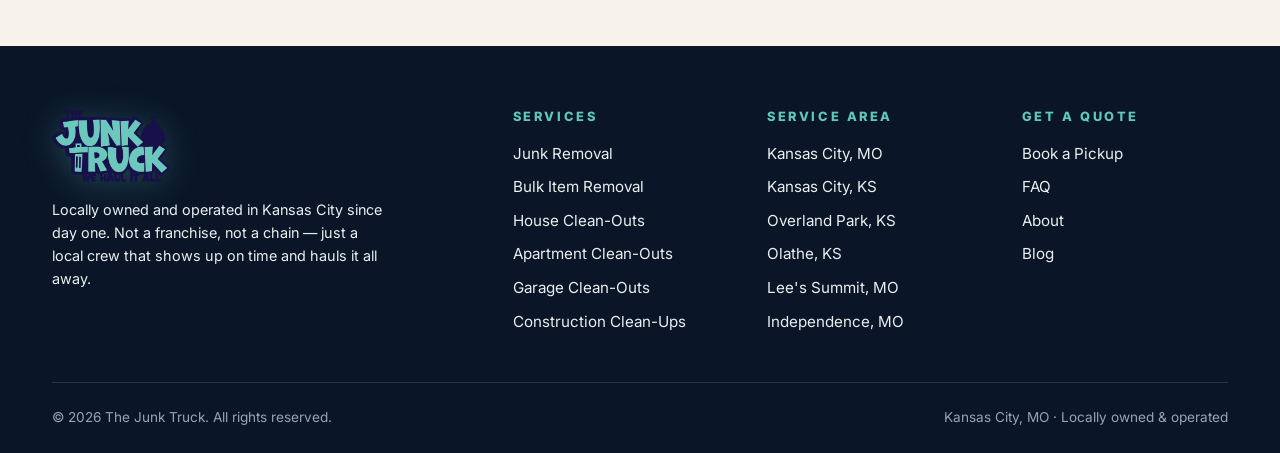
==== commit 7cec19f9: "Add visible Google reviews section" ====
--- a/index.html
+++ b/index.html
@@ -404,7 +404,23 @@
 
     <div class="reviews-embed" aria-label="Google reviews">
       <script src="https://static.elfsight.com/platform/platform.js" async></script>
-      <div class="elfsight-app-REPLACE_WITH_WIDGET_ID" data-elfsight-app-lazy></div>
+      <div class="reviews-grid">
+        <article class="review-card">
+          <div class="stars" aria-label="5 out of 5 stars">★★★★★</div>
+          <p class="quote">“Fast, friendly, and priced fairly. They showed up when they said they would and left the driveway spotless.”</p>
+          <p class="meta">— Google Reviewer</p>
+        </article>
+        <article class="review-card">
+          <div class="stars" aria-label="5 out of 5 stars">★★★★★</div>
+          <p class="quote">“Booked online and they handled everything. Quick turnaround and great communication.”</p>
+          <p class="meta">— Google Reviewer</p>
+        </article>
+        <article class="review-card">
+          <div class="stars" aria-label="5 out of 5 stars">★★★★★</div>
+          <p class="quote">“Professional crew, in uniform, and they worked hard. Highly recommend for clean-outs.”</p>
+          <p class="meta">— Google Reviewer</p>
+        </article>
+      </div>
       <noscript>Reviews require JavaScript to load.</noscript>
     </div>
 
--- a/css/styles.css
+++ b/css/styles.css
@@ -737,4 +737,11 @@
 
 /* Reviews */
 .reviews-embed{margin-top:16px;}
+.reviews-grid{display:grid;grid-template-columns:repeat(3,minmax(0,1fr));gap:var(--s-4);}
+.review-card{background:var(--bone);border:1px solid rgba(10,20,30,.08);border-radius:16px;padding:var(--s-5);box-shadow:0 10px 22px rgba(10,20,30,.06);}
+.review-card .stars{color:var(--orange);font-weight:900;letter-spacing:.08em;margin-bottom:10px;font-size:1rem;}
+.review-card .quote{margin:0 0 10px;line-height:1.6;}
+.review-card .meta{margin:0;color:var(--muted);font-weight:700;font-size:.95rem;}
+@media (max-width: 900px){.reviews-grid{grid-template-columns:1fr;}}
+
 .fineprint{font-size:0.95rem; opacity:.9; margin-top:12px;}
